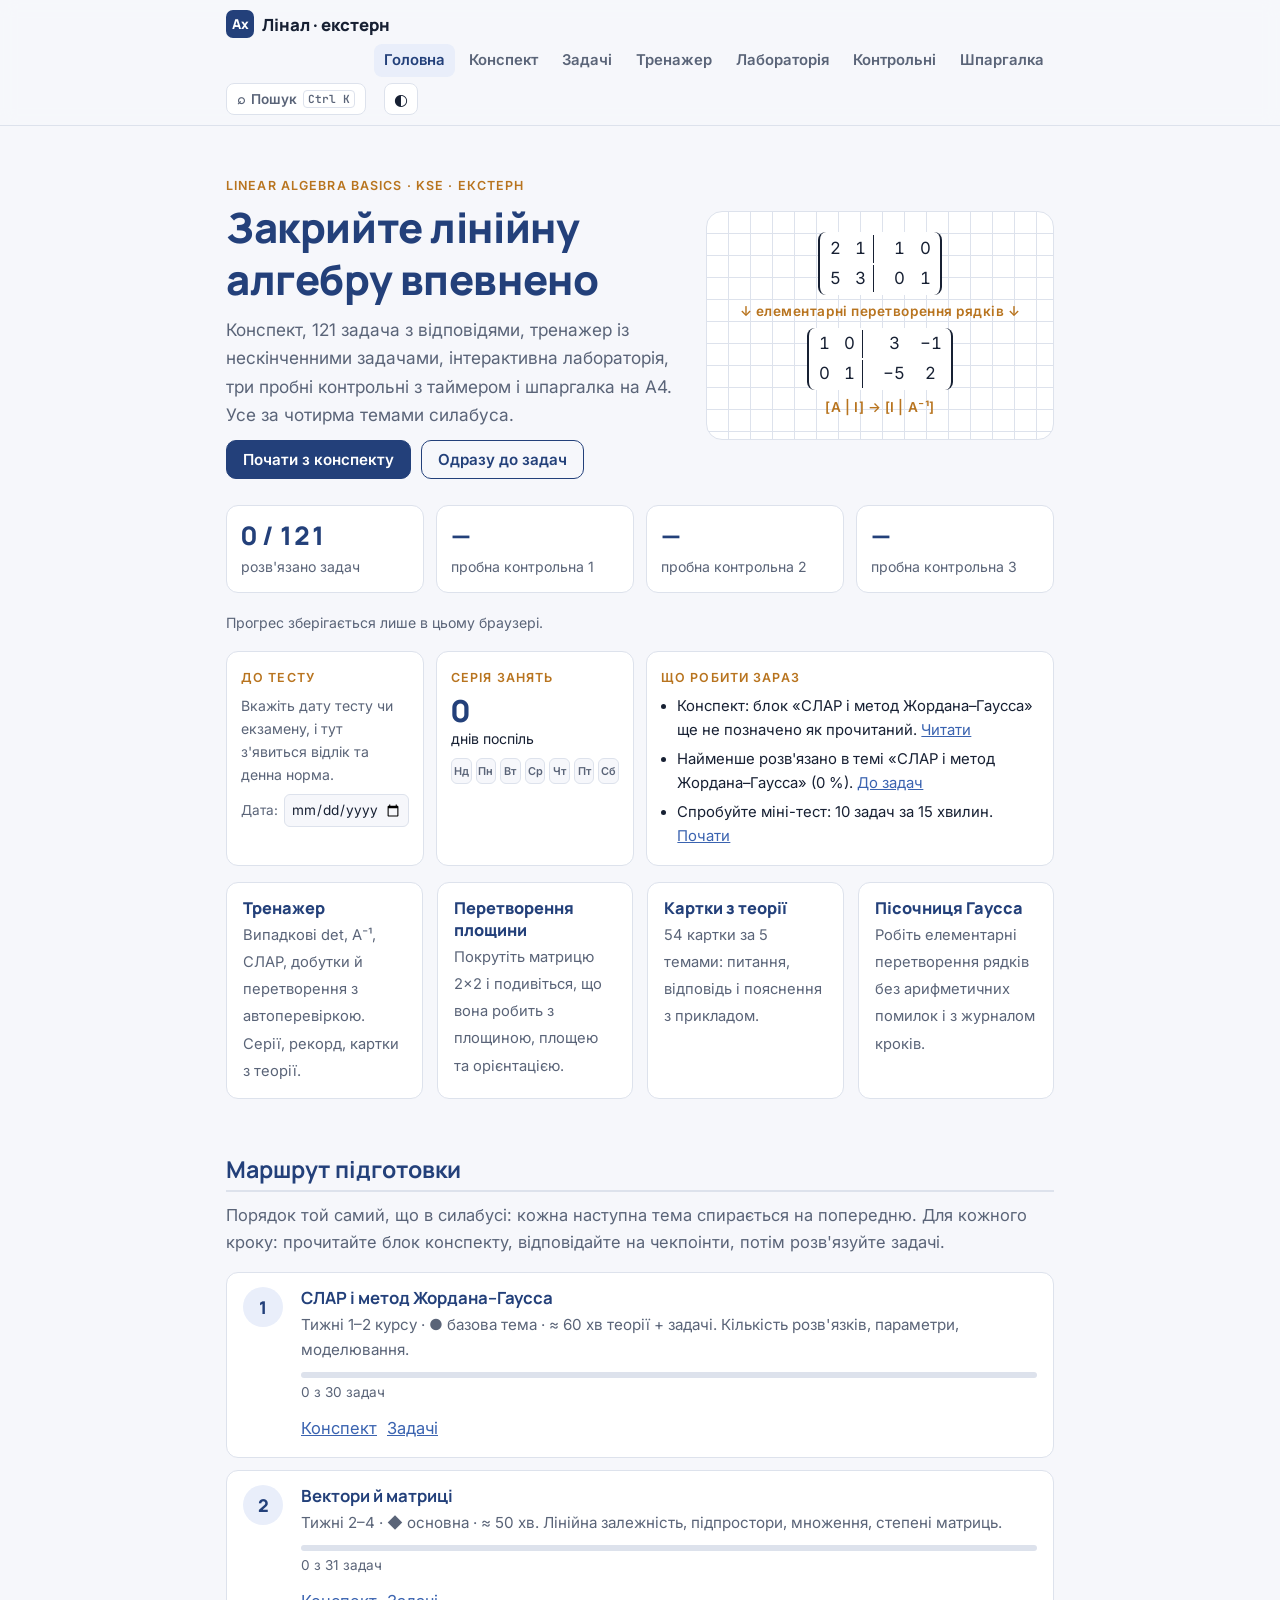
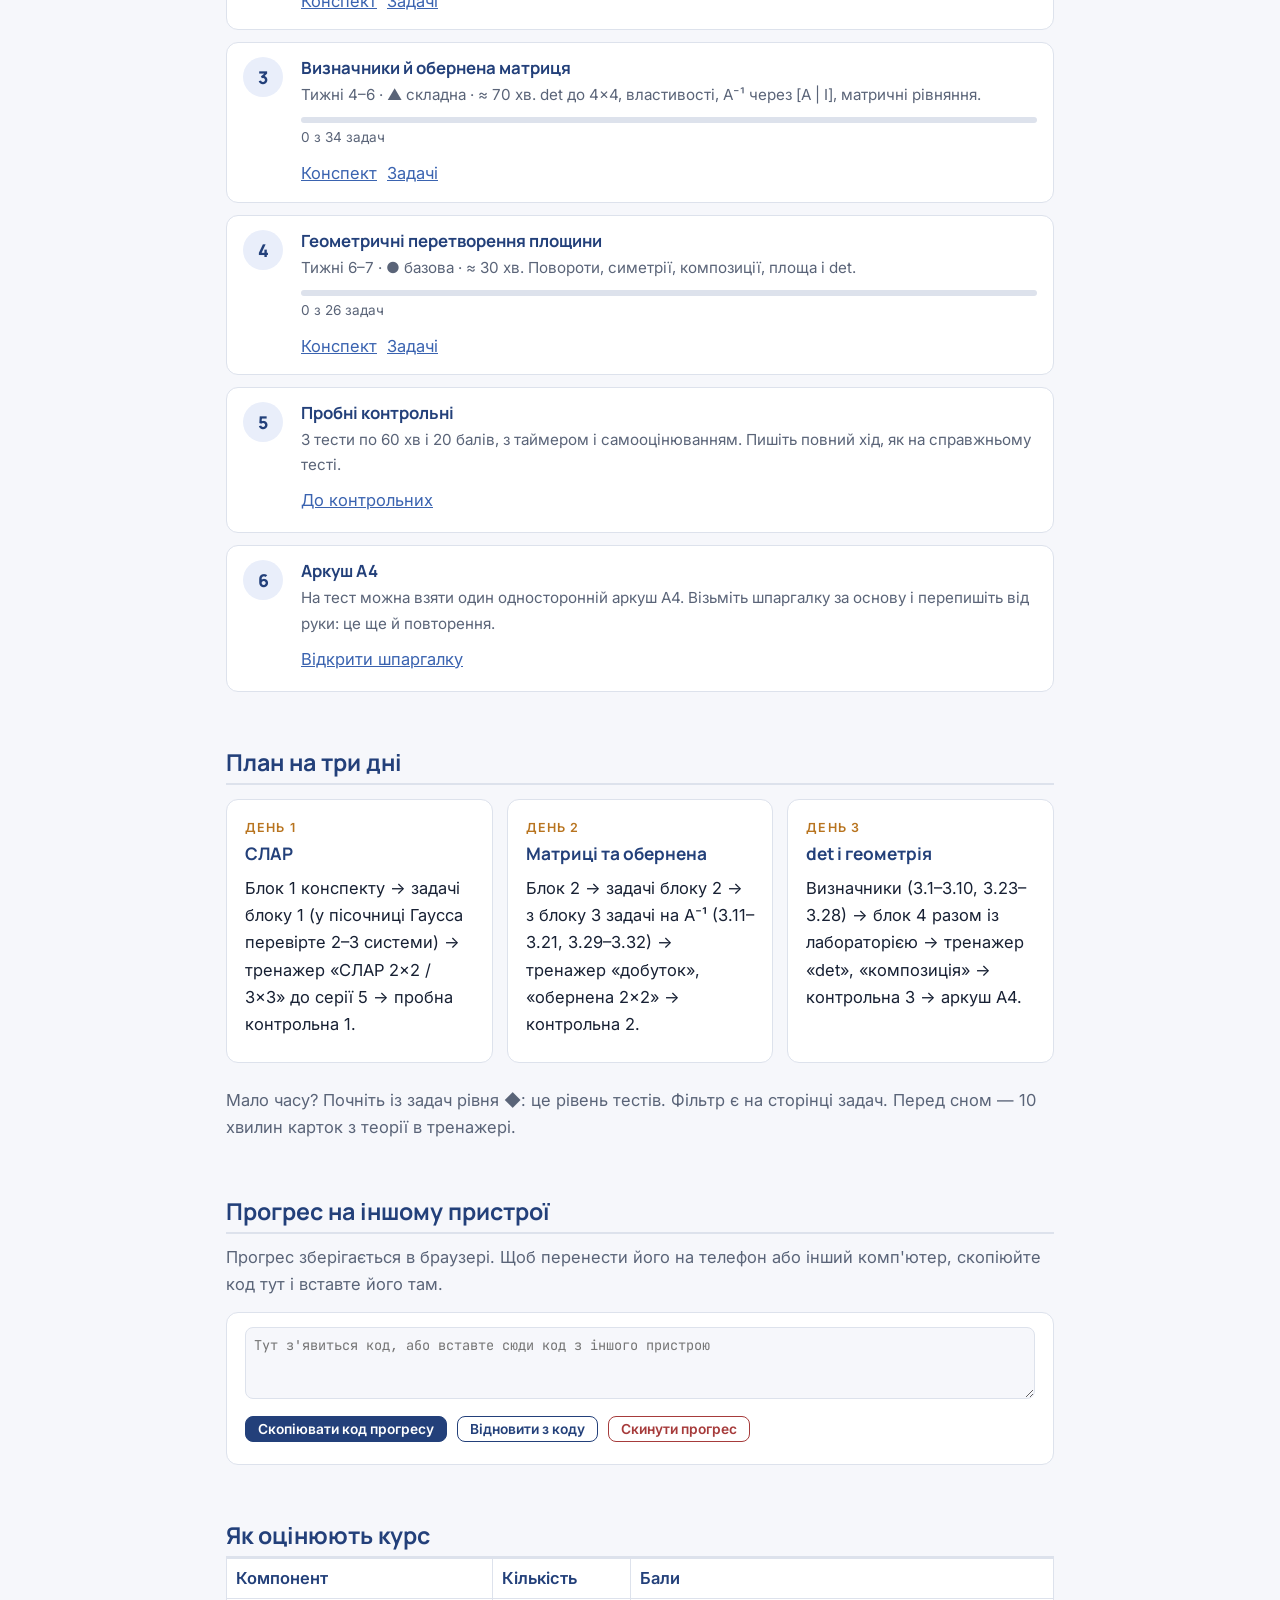
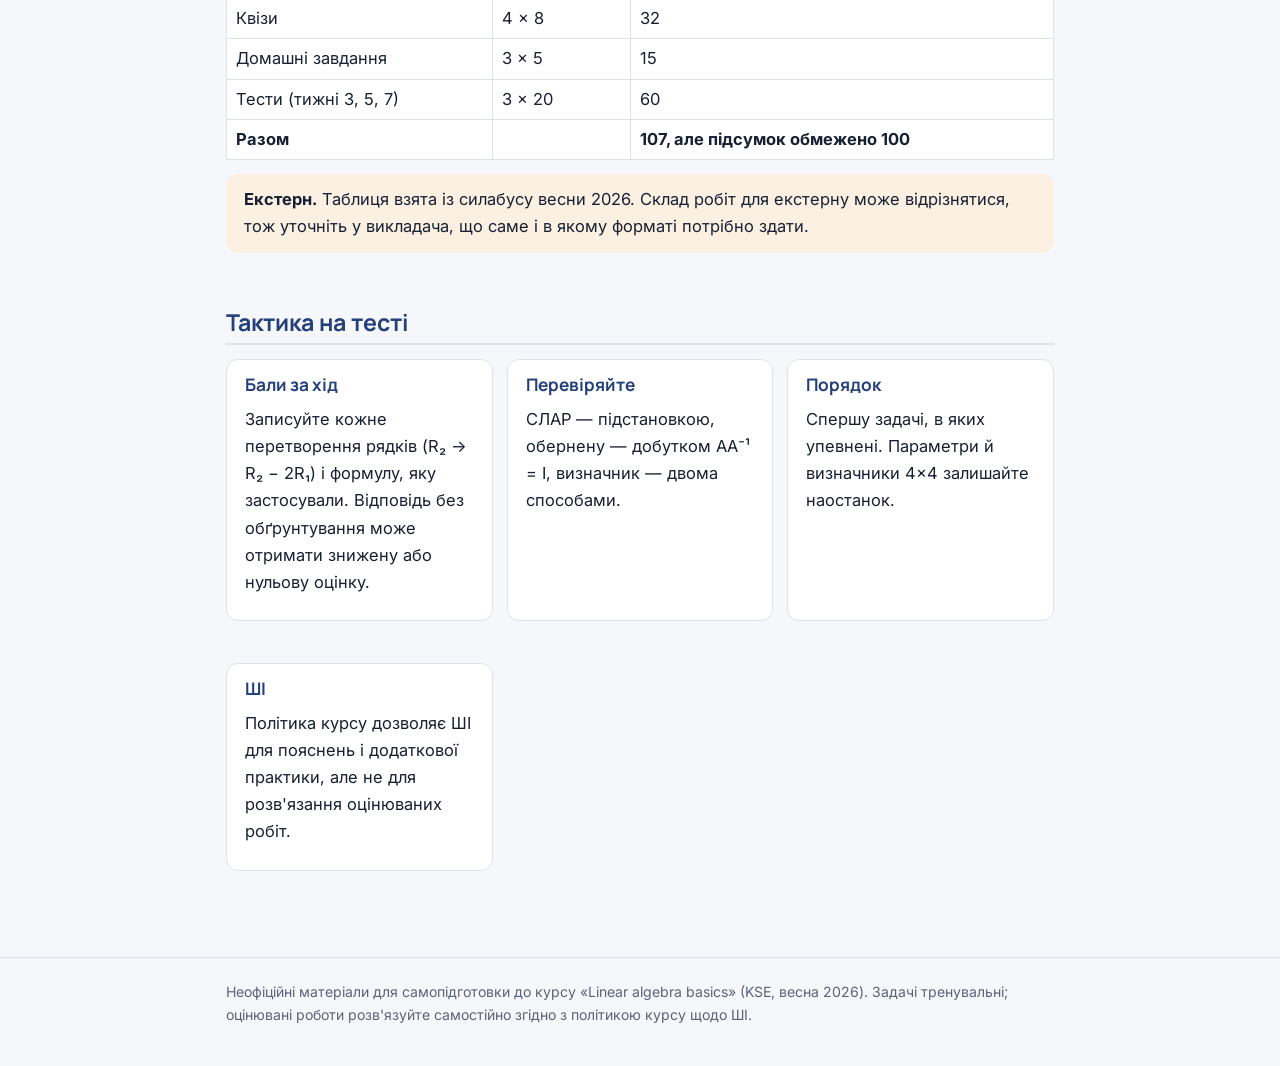
==== index.html @ 0f581fc8 "Site search (Ctrl+K), problem anchors, 4 new trainer task types, home dashboard with exam countdown," ====
<!doctype html>
<html lang="uk"><head><meta charset="utf-8">
<meta name="viewport" content="width=device-width, initial-scale=1, viewport-fit=cover">
<title>Лінал · екстерн</title>
<meta name="description" content="Підготовка до закриття курсу лінійної алгебри: конспект, задачі, пробні контрольні, шпаргалка">
<link rel="icon" href="data:image/svg+xml,%3Csvg xmlns='http://www.w3.org/2000/svg' viewBox='0 0 32 32'%3E%3Crect width='32' height='32' rx='7' fill='%2323407a'/%3E%3Ctext x='16' y='22' font-size='15' font-family='sans-serif' font-weight='700' fill='white' text-anchor='middle'%3EAx%3C/text%3E%3C/svg%3E">
<link rel="preconnect" href="https://fonts.googleapis.com"><link rel="preconnect" href="https://fonts.gstatic.com" crossorigin>
<link rel="stylesheet" href="https://fonts.googleapis.com/css2?family=Inter:wght@400;600&family=JetBrains+Mono:wght@700&family=Manrope:wght@600;800&display=swap">
<link rel="stylesheet" href="assets/style.css?v=14">
<script>try{var t=localStorage.getItem("linal-theme");if(t)document.documentElement.setAttribute("data-theme",t)}catch(e){}</script>
</head><body>
<header class="top"><div class="wrap"><a class="brand" href="index.html"><i>Ax</i>Лінал · екстерн</a><nav aria-label="Розділи"><a href="index.html" aria-current="page">Головна</a><a href="material.html">Конспект</a><a href="problems.html">Задачі</a><a href="trainer.html">Тренажер</a><a href="lab.html">Лабораторія</a><a href="tests.html">Контрольні</a><a href="cheatsheet.html">Шпаргалка</a></nav></div></header>
<main><div class="wrap">
<section class="hero">
  <div>
    <p class="eyebrow">Linear algebra basics · KSE · екстерн</p>
    <h1>Закрийте лінійну алгебру впевнено</h1>
    <p class="lead">Конспект, 121 задача з відповідями, тренажер із нескінченними задачами, інтерактивна лабораторія, три пробні контрольні з таймером і шпаргалка на А4. Усе за чотирма темами силабуса.</p>
    <div class="row"><a class="btn" href="material.html">Почати з конспекту</a><a class="btn ghost" href="problems.html">Одразу до задач</a></div>
  </div>
  <div class="hero-fig" aria-label="Приклад: обернена матриця методом Жордана–Гаусса">
    <span class="M">2 1 ¦ 1 0; 5 3 ¦ 0 1</span>
    <span class="arrow">↓ елементарні перетворення рядків ↓</span>
    <span class="M">1 0 ¦ 3 -1; 0 1 ¦ -5 2</span>
    <span class="arrow">[A | I] → [I | A⁻¹]</span>
  </div>
</section>

<div class="stats" aria-label="Ваш прогрес">
  <div class="stat"><b id="st-done">0 / 121</b><span>розв'язано задач</span></div>
  <div class="stat"><b id="st-t1">—</b><span>пробна контрольна 1</span></div>
  <div class="stat"><b id="st-t2">—</b><span>пробна контрольна 2</span></div>
  <div class="stat"><b id="st-t3">—</b><span>пробна контрольна 3</span></div>
</div>
<p class="mut" style="font-size:.88rem">Прогрес зберігається лише в цьому браузері.</p>

<div class="dash" id="dash">
  <div class="dcard"><p class="eyebrow">До тесту</p><div class="dbig" id="d-exam"></div><label class="mut dl">Дата: <input type="date" id="exam-date"></label></div>
  <div class="dcard"><p class="eyebrow">Серія занять</p><div class="dbig" id="d-streak"></div></div>
  <div class="dcard wide2"><p class="eyebrow">Що робити зараз</p><ul class="rec" id="d-rec"></ul></div>
</div>

<div class="tools-grid">
  <a href="trainer.html"><b>Тренажер</b><span>Випадкові det, A⁻¹, СЛАР, добутки й перетворення з автоперевіркою. Серії, рекорд, картки з теорії.</span></a>
  <a href="lab.html#viz"><b>Перетворення площини</b><span>Покрутіть матрицю 2×2 і подивіться, що вона робить з площиною, площею та орієнтацією.</span></a>
  <a href="trainer.html#cards"><b>Картки з теорії</b><span>54 картки за 5 темами: питання, відповідь і пояснення з прикладом.</span></a>
  <a href="lab.html#rows-sec"><b>Пісочниця Гаусса</b><span>Робіть елементарні перетворення рядків без арифметичних помилок і з журналом кроків.</span></a>
</div>

<h2>Маршрут підготовки</h2>
<p class="mut">Порядок той самий, що в силабусі: кожна наступна тема спирається на попередню. Для кожного кроку: прочитайте блок конспекту, відповідайте на чекпоінти, потім розв'язуйте задачі.</p>
<ol class="route">
  <li><h3>СЛАР і метод Жордана–Гаусса</h3>
    <p>Тижні 1–2 курсу · ● базова тема · ≈ 60 хв теорії + задачі. Кількість розв'язків, параметри, моделювання.</p>
    <div><div class="meter" data-meter="1" data-total="30"><b></b></div><span class="mut" style="font-size:.85rem" data-mlabel="1"></span></div>
    <div class="row"><a href="material.html#b1">Конспект</a><a href="problems.html#b1">Задачі</a></div></li>
  <li><h3>Вектори й матриці</h3>
    <p>Тижні 2–4 · ◆ основна · ≈ 50 хв. Лінійна залежність, підпростори, множення, степені матриць.</p>
    <div><div class="meter" data-meter="2" data-total="31"><b></b></div><span class="mut" style="font-size:.85rem" data-mlabel="2"></span></div>
    <div class="row"><a href="material.html#b2">Конспект</a><a href="problems.html#b2">Задачі</a></div></li>
  <li><h3>Визначники й обернена матриця</h3>
    <p>Тижні 4–6 · ▲ складна · ≈ 70 хв. det до 4×4, властивості, A⁻¹ через [A | I], матричні рівняння.</p>
    <div><div class="meter" data-meter="3" data-total="34"><b></b></div><span class="mut" style="font-size:.85rem" data-mlabel="3"></span></div>
    <div class="row"><a href="material.html#b3">Конспект</a><a href="problems.html#b3">Задачі</a></div></li>
  <li><h3>Геометричні перетворення площини</h3>
    <p>Тижні 6–7 · ● базова · ≈ 30 хв. Повороти, симетрії, композиції, площа і det.</p>
    <div><div class="meter" data-meter="4" data-total="26"><b></b></div><span class="mut" style="font-size:.85rem" data-mlabel="4"></span></div>
    <div class="row"><a href="material.html#b4">Конспект</a><a href="problems.html#b4">Задачі</a></div></li>
  <li><h3>Пробні контрольні</h3>
    <p>3 тести по 60 хв і 20 балів, з таймером і самооцінюванням. Пишіть повний хід, як на справжньому тесті.</p>
    <div class="row"><a href="tests.html">До контрольних</a></div></li>
  <li><h3>Аркуш А4</h3>
    <p>На тест можна взяти один односторонній аркуш А4. Візьміть шпаргалку за основу і перепишіть від руки: це ще й повторення.</p>
    <div class="row"><a href="cheatsheet.html">Відкрити шпаргалку</a></div></li>
</ol>

<h2>План на три дні</h2>
<div class="grid2">
  <div class="card"><p class="eyebrow">День 1</p><h3 style="margin-top:4px">СЛАР</h3><p>Блок 1 конспекту → задачі блоку 1 (у пісочниці Гаусса перевірте 2–3 системи) → тренажер «СЛАР 2×2 / 3×3» до серії 5 → пробна контрольна 1.</p></div>
  <div class="card"><p class="eyebrow">День 2</p><h3 style="margin-top:4px">Матриці та обернена</h3><p>Блок 2 → задачі блоку 2 → з блоку 3 задачі на A⁻¹ (3.11–3.21, 3.29–3.32) → тренажер «добуток», «обернена 2×2» → контрольна 2.</p></div>
  <div class="card"><p class="eyebrow">День 3</p><h3 style="margin-top:4px">det і геометрія</h3><p>Визначники (3.1–3.10, 3.23–3.28) → блок 4 разом із лабораторією → тренажер «det», «композиція» → контрольна 3 → аркуш А4.</p></div>
</div>
<p class="mut">Мало часу? Почніть із задач рівня ◆: це рівень тестів. Фільтр є на сторінці задач. Перед сном — 10 хвилин карток з теорії в тренажері.</p>

<h2 id="backup-h">Прогрес на іншому пристрої</h2>
<p class="mut">Прогрес зберігається в браузері. Щоб перенести його на телефон або інший комп'ютер, скопіюйте код тут і вставте його там.</p>
<div class="card" id="backup">
  <textarea id="bk-code" rows="3" aria-label="Код прогресу" placeholder="Тут з'явиться код, або вставте сюди код з іншого пристрою"></textarea>
  <div class="row" style="margin-top:8px"><button class="btn sm" type="button" id="bk-export">Скопіювати код прогресу</button><button class="btn sm ghost" type="button" id="bk-import">Відновити з коду</button><button class="btn sm ghost danger" type="button" id="bk-reset">Скинути прогрес</button></div>
  <p class="mut" id="bk-msg" aria-live="polite" style="font-size:.9rem;margin-bottom:0"></p>
</div>

<h2>Як оцінюють курс</h2>
<div class="sc"><table>
<tr><th>Компонент</th><th>Кількість</th><th>Бали</th></tr>
<tr><td>Квізи</td><td>4 × 8</td><td>32</td></tr>
<tr><td>Домашні завдання</td><td>3 × 5</td><td>15</td></tr>
<tr><td>Тести (тижні 3, 5, 7)</td><td>3 × 20</td><td>60</td></tr>
<tr><td><b>Разом</b></td><td></td><td><b>107, але підсумок обмежено 100</b></td></tr>
</table></div>
<div class="warn"><b>Екстерн.</b> Таблиця взята із силабусу весни 2026. Склад робіт для екстерну може відрізнятися, тож уточніть у викладача, що саме і в якому форматі потрібно здати.</div>

<h2>Тактика на тесті</h2>
<div class="grid2">
  <div class="card"><h3 style="margin-top:0">Бали за хід</h3><p>Записуйте кожне перетворення рядків (R₂ → R₂ − 2R₁) і формулу, яку застосували. Відповідь без обґрунтування може отримати знижену або нульову оцінку.</p></div>
  <div class="card"><h3 style="margin-top:0">Перевіряйте</h3><p>СЛАР — підстановкою, обернену — добутком AA⁻¹ = I, визначник — двома способами.</p></div>
  <div class="card"><h3 style="margin-top:0">Порядок</h3><p>Спершу задачі, в яких упевнені. Параметри й визначники 4×4 залишайте наостанок.</p></div>
  <div class="card"><h3 style="margin-top:0">ШІ</h3><p>Політика курсу дозволяє ШІ для пояснень і додаткової практики, але не для розв'язання оцінюваних робіт.</p></div>
</div>

</div></main>
<footer><div class="wrap">Неофіційні матеріали для самопідготовки до курсу «Linear algebra basics» (KSE, весна 2026). Задачі тренувальні; оцінювані роботи розв'язуйте самостійно згідно з політикою курсу щодо ШІ.</div></footer>
<script src="assets/app.js?v=13"></script><script src="assets/search.js?v=13"></script>
</body></html>
---- assets/style.css ----
/* Лінал · екстерн — shared styles
   Layout: sticky top bar; one reading column (≤ 860px); material page adds a sticky TOC rail on wide screens */
:root{
  --bg:#f6f7fb;--surface:#ffffff;--fg:#172033;--mut:#5a6478;--line:#dde2ec;
  --acc:#23407a;--acc2:#3a63b0;--acc-soft:#e9eefa;--hi:#b8741f;--hi-soft:#fbf0e1;
  --ok:#e5f3ea;--okfg:#21673d;--bad:#a63b3b;
  --l1:#2f7d4f;--l2:#a86f12;--l3:#ad3b3b;
  --fd:"Manrope",system-ui,sans-serif;
  --fb:"Inter",system-ui,-apple-system,"Segoe UI",Roboto,sans-serif;
  --fm:"JetBrains Mono",ui-monospace,Consolas,monospace;
  --r:12px;
  color-scheme:light;
}
@media (prefers-color-scheme:dark){:root:not([data-theme="light"]){
  --bg:#10131a;--surface:#171b25;--fg:#e4e8f0;--mut:#98a1b4;--line:#2b3142;
  --acc:#90b1ff;--acc2:#a9c2ff;--acc-soft:#1b2540;--hi:#e3a855;--hi-soft:#2c2316;
  --ok:#17291f;--okfg:#8fd3a8;--bad:#ec8a8a;--l1:#6cc28d;--l2:#e0b25a;--l3:#ec8080;color-scheme:dark}}
:root[data-theme="dark"]{
  --bg:#10131a;--surface:#171b25;--fg:#e4e8f0;--mut:#98a1b4;--line:#2b3142;
  --acc:#90b1ff;--acc2:#a9c2ff;--acc-soft:#1b2540;--hi:#e3a855;--hi-soft:#2c2316;
  --ok:#17291f;--okfg:#8fd3a8;--bad:#ec8a8a;--l1:#6cc28d;--l2:#e0b25a;--l3:#ec8080;color-scheme:dark}

*{box-sizing:border-box}
[hidden]{display:none!important}
html{scroll-padding-top:calc(var(--toph,57px) + 90px)}
@media (max-width:600px){.top{position:static}}
body{margin:0;background:var(--bg);color:var(--fg);font:16.5px/1.65 var(--fb);-webkit-text-size-adjust:100%}
.wrap{max-width:860px;margin:0 auto;padding-left:max(16px,env(safe-area-inset-left,0px));padding-right:max(16px,env(safe-area-inset-right,0px))}
.wide{max-width:1120px}
h1,h2,h3,h4{font-family:var(--fd);color:var(--acc);text-wrap:balance;line-height:1.25;margin:0}
h1{font-size:clamp(1.8rem,4.5vw,2.6rem);font-weight:800;letter-spacing:-.01em}
h2{font-size:1.45rem;margin-top:2.4em;padding-bottom:6px;border-bottom:2px solid var(--line)}
h3{font-size:1.08rem;margin:1.5em 0 .4em}
p,ul,ol{margin:.6em 0}
a{color:var(--acc2)}
a:focus-visible,button:focus-visible,summary:focus-visible,input:focus-visible{outline:2px solid var(--acc2);outline-offset:2px;border-radius:4px}
.mut{color:var(--mut)}
.eyebrow{font:600 .78rem/1.2 var(--fb);letter-spacing:.09em;text-transform:uppercase;color:var(--hi)}

/* top bar */
.top{position:sticky;top:0;z-index:20;background:color-mix(in srgb,var(--bg) 88%,transparent);backdrop-filter:blur(8px);border-bottom:1px solid var(--line);padding-top:env(safe-area-inset-top,0px)}
.top .wrap{display:flex;align-items:center;gap:6px 18px;flex-wrap:wrap;padding-block:10px}
.brand{font:800 1.05rem var(--fd);color:var(--fg);text-decoration:none;display:flex;align-items:center;gap:8px}
.brand i{font-style:normal;display:inline-grid;place-items:center;width:28px;height:28px;border-radius:7px;background:var(--acc);color:var(--surface);font-size:.85rem}
.top nav{display:flex;flex-wrap:wrap;gap:2px 4px;margin-left:auto}
.top nav a{color:var(--mut);text-decoration:none;font-weight:600;font-size:.93rem;padding:4px 10px;border-radius:8px}
.top nav a:hover{color:var(--fg);background:var(--acc-soft)}
.top nav a[aria-current="page"]{color:var(--acc);background:var(--acc-soft)}

main{padding-block:28px 72px}
footer{border-top:1px solid var(--line);color:var(--mut);font-size:.88rem}
footer .wrap{padding-block:22px 40px}

/* blocks */
.card{background:var(--surface);border:1px solid var(--line);border-radius:var(--r);padding:14px 18px;margin:14px 0}
.note{background:var(--acc-soft);border-radius:var(--r);padding:12px 18px;margin:14px 0}
.warn{background:var(--hi-soft);border-radius:var(--r);padding:12px 18px;margin:14px 0}
.ext{border-left:3px solid var(--hi);padding-left:12px;color:var(--mut)}
.sc{overflow-x:auto;max-width:100%}
table{border-collapse:collapse;width:100%;background:var(--surface)}
td,th{border:1px solid var(--line);padding:6px 9px;text-align:left;vertical-align:top}
th{font-weight:600;color:var(--acc)}
.btn{display:inline-flex;align-items:center;gap:6px;font:600 .95rem var(--fb);padding:9px 16px;border-radius:10px;border:1px solid var(--acc);background:var(--acc);color:var(--surface);text-decoration:none;cursor:pointer}
.btn.ghost{background:transparent;color:var(--acc)}
.btn.sm{padding:4px 12px;font-size:.86rem;border-radius:8px}
.row{display:flex;gap:10px;flex-wrap:wrap;align-items:center}

/* math notation */
.M{display:inline-grid;gap:.12em .85em;padding:.15em .55em;border-left:2px solid currentColor;border-right:2px solid currentColor;border-radius:8px;vertical-align:middle;text-align:center;margin:.15em .25em;font-variant-numeric:tabular-nums}
.M>i{font-style:normal}.M>i.s{border-left:1px solid currentColor;padding:0;margin-left:-.45em}
.fr{display:inline-flex;flex-direction:column;line-height:1.1;font-size:.88em;vertical-align:middle}
.fr b{font-weight:400;padding:0 2px}.fr b:first-child{border-bottom:1px solid currentColor}
.sys{display:inline-block;border-left:2px solid currentColor;padding-left:10px;margin:4px 0;line-height:1.5}
details.chk{border:1px solid var(--line);border-radius:var(--r);margin:10px 0;padding:2px 14px;background:var(--ok)}
details.chk summary{cursor:pointer;font-weight:600;color:var(--okfg);padding:6px 0}

/* home */
.hero{display:grid;grid-template-columns:1.3fr 1fr;gap:28px;align-items:center;padding-block:18px 8px}
.hero>*{min-width:0}
.hero p.lead{font-size:1.08rem;color:var(--mut);max-width:58ch}
.hero-fig{background:var(--surface);border:1px solid var(--line);border-radius:16px;padding:18px;font-size:1.05rem;text-align:center;
  background-image:linear-gradient(var(--line) 1px,transparent 1px),linear-gradient(90deg,var(--line) 1px,transparent 1px);background-size:22px 22px;background-position:-1px -1px}
.hero-fig .arrow{display:block;color:var(--hi);font:600 .85rem var(--fb);margin:6px 0;letter-spacing:.04em}
.hero-fig .M{background:var(--surface)}
@media (max-width:720px){.hero{grid-template-columns:1fr}}
.stats{display:grid;grid-template-columns:repeat(auto-fit,minmax(150px,1fr));gap:12px;margin:18px 0}
.stat{background:var(--surface);border:1px solid var(--line);border-radius:var(--r);padding:12px 14px}
.stat b{display:block;font:800 1.6rem var(--fd);color:var(--acc);font-variant-numeric:tabular-nums}
.stat span{color:var(--mut);font-size:.88rem}
.route{list-style:none;padding:0;margin:16px 0;display:grid;gap:12px;counter-reset:r}
.route li{counter-increment:r;display:grid;grid-template-columns:44px 1fr;gap:4px 14px;background:var(--surface);border:1px solid var(--line);border-radius:var(--r);padding:14px 16px}
.route li::before{content:counter(r);grid-row:span 3;display:grid;place-items:center;width:40px;height:40px;border-radius:50%;background:var(--acc-soft);color:var(--acc);font:800 1.1rem var(--fd)}
.route h3{margin:0;font-size:1.05rem}
.route p{margin:0;color:var(--mut);font-size:.95rem}
.route .row{margin-top:6px}
.meter{height:6px;background:var(--line);border-radius:3px;overflow:hidden;margin-top:6px}
.meter b{display:block;height:100%;width:0;background:var(--l1);transition:width .4s}
.grid2{display:grid;grid-template-columns:repeat(auto-fit,minmax(260px,1fr));gap:14px}
.grid2>*{min-width:0}

/* material layout */
.layout{display:grid;grid-template-columns:220px minmax(0,1fr);gap:36px}
.toc{position:sticky;top:calc(var(--toph,57px) + 16px);align-self:start;max-height:calc(100vh - 96px);overflow:auto;font-size:.9rem;padding-top:6px}
.toc a{display:block;color:var(--mut);text-decoration:none;padding:3px 10px;border-left:2px solid var(--line)}
.toc a.sub{padding-left:22px;font-size:.85rem}
.toc a.on{color:var(--acc);border-left-color:var(--acc);font-weight:600}
@media (max-width:900px){.layout{grid-template-columns:minmax(0,1fr)}.toc{display:none}}
.next{display:flex;justify-content:space-between;gap:10px;flex-wrap:wrap;margin-top:18px;padding:12px 16px;border-radius:var(--r);background:var(--acc-soft)}

/* problems */
.bar{position:sticky;top:var(--toph,57px);z-index:10;background:var(--bg);border-bottom:1px solid var(--line);padding:8px 0;display:flex;flex-wrap:wrap;gap:8px 14px;align-items:center}
.filt{display:flex;gap:6px;flex-wrap:wrap}
.filt button{font:inherit;font-size:.85rem;border:1px solid var(--line);background:var(--surface);color:var(--fg);border-radius:999px;padding:2px 11px;cursor:pointer}
.filt button[aria-pressed="true"]{background:var(--acc);color:var(--surface);border-color:var(--acc)}
.prog{display:flex;align-items:center;gap:8px;font-size:.9rem;color:var(--mut);font-variant-numeric:tabular-nums;margin-left:auto}
.prog i{display:block;width:110px;height:6px;border-radius:3px;background:var(--line);overflow:hidden}
.prog i b{display:block;height:100%;width:0;background:var(--l1);transition:width .3s}
.bp{font:600 .85rem var(--fb);color:var(--mut);margin-left:8px;font-variant-numeric:tabular-nums}
h3.grp{font-size:.82rem;text-transform:uppercase;letter-spacing:.08em;color:var(--mut);margin:1.8em 0 .4em}
.p{border:1px solid var(--line);border-radius:var(--r);padding:10px 16px 6px;margin:12px 0;background:var(--surface)}
.p.done{background:var(--ok)}
.p.done .ph .n{text-decoration:line-through}
.ph{display:flex;align-items:center;gap:10px;flex-wrap:wrap}
.ph .n{font:800 1rem var(--fd);color:var(--acc);font-variant-numeric:tabular-nums}
.lv{font-size:.76rem;font-weight:600;letter-spacing:.03em;padding:0 8px;border-radius:999px;border:1px solid currentColor}
.lv1{color:var(--l1)}.lv2{color:var(--l2)}.lv3{color:var(--l3)}
.pts{font-size:.8rem;color:var(--mut)}
.ph label{margin-left:auto;font-size:.85rem;color:var(--mut);display:flex;gap:6px;align-items:center;cursor:pointer}
.p>div{min-width:0}
.p details{margin:6px 0 4px}
.p summary{cursor:pointer;font-weight:600;color:var(--acc2);font-size:.92rem;padding:2px 0}
.p details>div{border-left:3px solid var(--line);padding:2px 0 2px 12px;margin:4px 0 6px}
ol.sub{margin:.3em 0;padding-left:1.4em}
.hidden-lv{display:none}

/* tests */
.test{background:var(--surface);border:1px solid var(--line);border-radius:16px;padding:6px 18px 14px;margin:22px 0}
.test>header{display:flex;flex-wrap:wrap;gap:8px 16px;align-items:center;padding:12px 0;border-bottom:1px solid var(--line)}
.test>header h2{border:0;margin:0;padding:0;font-size:1.25rem}
.timer{margin-left:auto;display:flex;align-items:center;gap:8px}
.timer output{font:700 1.25rem var(--fm);font-variant-numeric:tabular-nums;color:var(--fg);min-width:5.2ch;text-align:right}
.timer output.low{color:var(--bad)}
.test .p{background:var(--bg)}
.test.locked .p details{display:none}
.score{display:flex;flex-wrap:wrap;gap:8px 14px;align-items:center;margin-top:12px;color:var(--mut);font-size:.92rem}
.score b{color:var(--acc);font:800 1.2rem var(--fd)}
.score input{width:3.4em;font:inherit;padding:2px 6px;border:1px solid var(--line);border-radius:6px;background:var(--surface);color:var(--fg)}

/* cheatsheet */
.sheet{columns:2 330px;column-gap:22px;font-size:.9rem;line-height:1.45}
.sheet section{break-inside:avoid;background:var(--surface);border:1px solid var(--line);border-radius:10px;padding:8px 12px;margin:0 0 12px}
.sheet h3{margin:0 0 4px;font-size:.95rem}
.sheet ul{margin:0;padding-left:1.1em}
.sheet table{font-size:.85rem}
.sheet td{padding:3px 6px}
@media print{
  @page{size:A4;margin:9mm}
  .top,footer,.noprint{display:none!important}
  body{background:#fff;color:#000;font-size:10px}
  main{padding:0}
  .wrap{max-width:none;padding:0}
  .sheet{columns:2;column-gap:10px;font-size:8.6px}
  .sheet section{border-color:#999;padding:4px 7px;margin-bottom:6px;background:#fff}
  .sheet h3{color:#000}
  h1{font-size:14px;color:#000}
  .M{margin:.05em .15em;padding:0 .35em}
}
@media (prefers-reduced-motion:reduce){*{transition:none!important;scroll-behavior:auto!important}}

/* ---------- trainer ---------- */
.tool{background:var(--surface);border:1px solid var(--line);border-radius:16px;padding:16px 18px;margin:16px 0}
.tool>*{min-width:0}
#topics{margin:6px 0 14px}
.q{font-size:1.08rem;margin:4px 0 12px}
.q .eyebrow{display:block;margin-bottom:4px}
.ans{display:flex;flex-wrap:wrap;gap:10px 18px;align-items:center;margin:10px 0}
.ans input,.ansM input,#rg input,.vin input{font:inherit;font-variant-numeric:tabular-nums;width:4.6em;padding:5px 7px;border:1px solid var(--line);border-radius:8px;background:var(--bg);color:var(--fg);text-align:center}
.ansM{gap:6px 8px}
.ans1{display:flex;gap:8px;align-items:center;font-weight:600}
input.err{border-color:var(--bad)!important;box-shadow:0 0 0 1px var(--bad)}
input.okk{border-color:var(--l1)!important;box-shadow:0 0 0 1px var(--l1)}
.fb{min-height:1.6em;font-weight:600}
.fb.yes{color:var(--okfg)}.fb.no{color:var(--bad)}
.sol{border-left:3px solid var(--hi);padding:4px 0 4px 12px;margin:8px 0}
.tstat{display:flex;flex-wrap:wrap;gap:6px 18px;color:var(--mut);font-size:.92rem;margin-top:10px;font-variant-numeric:tabular-nums}
.tstat b{color:var(--acc)}
.flash{perspective:1200px;margin:12px 0}
.card3d{position:relative;min-height:190px;cursor:pointer;transition:transform .5s;transform-style:preserve-3d;border-radius:16px}
.card3d.flip{transform:rotateY(180deg)}
.face{position:absolute;inset:0;backface-visibility:hidden;-webkit-backface-visibility:hidden;display:grid;place-items:center;text-align:center;padding:22px;border-radius:16px;border:1px solid var(--line);font-size:1.12rem}
.face.front{background:var(--surface);font-family:var(--fd);font-weight:800;color:var(--acc)}
.face.back{background:var(--acc-soft);transform:rotateY(180deg)}
.face small{display:block;font:600 .75rem var(--fb);letter-spacing:.08em;text-transform:uppercase;color:var(--mut);margin-bottom:8px}

/* ---------- lab ---------- */
.viz{display:grid;grid-template-columns:minmax(0,520px) minmax(0,1fr);gap:20px;align-items:start}
@media (max-width:860px){.viz{grid-template-columns:1fr}}
#cv{display:block;border-radius:12px;border:1px solid var(--line);max-width:100%;touch-action:none}
.vin{display:flex;align-items:center;gap:10px;margin:6px 0 12px}
.vin .M{gap:6px 8px}
.legend{display:flex;flex-wrap:wrap;gap:4px 14px;font-size:.85rem;color:var(--mut);margin-top:8px}
.legend i{display:inline-block;width:14px;height:4px;border-radius:2px;vertical-align:middle;margin-right:5px}
#vinfo{display:grid;grid-template-columns:repeat(3,minmax(0,1fr));gap:8px;margin-top:12px}
#vinfo>div{background:var(--bg);border:1px solid var(--line);border-radius:10px;padding:6px 10px}
#vinfo>div>span{display:block;font-size:.76rem;text-transform:uppercase;letter-spacing:.06em}
#vinfo>div b{font-variant-numeric:tabular-nums}
#vinfo .wide-cell{grid-column:1/-1}
input[type=range]{width:100%;accent-color:var(--acc)}
.pre{display:flex;flex-wrap:wrap;gap:6px;margin:8px 0}
.pre button{font:inherit;font-size:.85rem;border:1px solid var(--line);background:var(--bg);color:var(--fg);border-radius:999px;padding:3px 11px;cursor:pointer}
.pre button:hover{border-color:var(--acc)}
#rg{display:grid;gap:6px;margin:12px 0;max-width:640px}
#rg input{width:100%}
#rg input.barl{border-left:3px solid var(--acc)}
.ops{display:flex;flex-wrap:wrap;gap:8px 12px;align-items:end;margin:10px 0}
.ops label{display:flex;flex-direction:column;font-size:.8rem;color:var(--mut);gap:2px}
.ops select,.ops input,.cfg select{font:inherit;padding:5px 8px;border:1px solid var(--line);border-radius:8px;background:var(--bg);color:var(--fg)}
.ops input{width:5em}
.cfg{display:flex;flex-wrap:wrap;gap:8px 16px;align-items:center;font-size:.92rem}
.pill{display:inline-block;font-size:.82rem;font-weight:600;padding:2px 10px;border-radius:999px;border:1px solid var(--line);color:var(--mut)}
.pill.ok{color:var(--okfg);border-color:var(--l1);background:var(--ok)}
.pill.mid{color:var(--l2);border-color:var(--l2)}
.pill.bad{color:var(--bad);border-color:var(--bad)}
#rlog{font-family:var(--fm);font-size:.9rem;margin:6px 0;padding-left:1.6em;max-height:220px;overflow:auto}
#rmsg{color:var(--bad);font-weight:600;min-height:1.3em}
.tools-grid{display:grid;grid-template-columns:repeat(auto-fit,minmax(230px,1fr));gap:14px;margin:16px 0}
.tools-grid a{display:block;text-decoration:none;color:var(--fg);background:var(--surface);border:1px solid var(--line);border-radius:var(--r);padding:14px 16px;transition:border-color .2s,transform .2s}
.tools-grid a:hover{border-color:var(--acc);transform:translateY(-2px)}
.tools-grid b{display:block;font:800 1.02rem var(--fd);color:var(--acc);margin-bottom:2px}
.tools-grid span{color:var(--mut);font-size:.92rem}

/* flashcards v2, mini-test */
.card3d{display:grid;min-height:220px}
.face{position:relative;inset:auto;grid-area:1/1}
.face .hint{display:block;margin-top:12px;font:400 .8rem var(--fb);color:var(--mut)}
.face small{display:block}
.face .fa{display:block;font-weight:600;color:var(--fg)}
.face .fe{display:block;margin-top:10px;font-size:.95rem;color:var(--mut)}
.face.back{font-size:1.02rem}
.flist dl{margin:0 0 10px}
.flist dt{font-weight:600;color:var(--acc);margin-top:10px}
.flist dd{margin:2px 0 0 0;padding-left:12px;border-left:2px solid var(--line)}
.flist h3{margin-top:14px}
#drill.exam #topics{pointer-events:none;opacity:.5}
.exbar{display:flex;flex-wrap:wrap;gap:6px 18px;align-items:center;padding:8px 12px;margin-bottom:12px;border-radius:10px;background:var(--hi-soft);font-variant-numeric:tabular-nums}
.exbar b{color:var(--acc)}.exbar b.low{color:var(--bad)}
.exbar .dots{display:flex;gap:4px}.exbar .dots i{width:10px;height:10px;border-radius:50%;display:inline-block}
.exbar .dots i.y{background:var(--l1)}.exbar .dots i.n{background:var(--bad)}
.exres ol{padding-left:1.2em}.exres li{margin:10px 0}.exres li.y>b{color:var(--okfg)}.exres li.n>b{color:var(--bad)}

/* theme toggle, search, backup */
.theme-btn{font:600 1rem/1 var(--fb);width:34px;height:32px;display:inline-grid;place-items:center;padding:0!important;border:1px solid var(--line);background:var(--surface);color:var(--fg);border-radius:8px;padding:4px 10px;cursor:pointer;white-space:nowrap}
.theme-btn:hover{border-color:var(--acc)}
.psearch{font:inherit;font-size:.92rem;padding:5px 10px;border:1px solid var(--line);border-radius:8px;background:var(--surface);color:var(--fg);min-width:0;flex:1 1 200px;max-width:320px}
.chkl{display:flex;gap:6px;align-items:center;font-size:.88rem;color:var(--mut);cursor:pointer}
.p.flash-hl{outline:3px solid var(--hi);outline-offset:2px;transition:outline-color .3s}
#bk-code{width:100%;font:.85rem var(--fm);padding:8px;border:1px solid var(--line);border-radius:8px;background:var(--bg);color:var(--fg);resize:vertical}
.btn.danger{border-color:var(--bad);color:var(--bad)}
.btn.no{border-color:var(--bad);color:var(--bad)}
.ok-t{color:var(--okfg);font-weight:600}.no-t{color:var(--bad);font-weight:600}
#ftopics button:disabled{opacity:.45;cursor:default}
#fend h3{margin-top:0}
.thist{display:flex;flex-wrap:wrap;gap:5px;align-items:center;margin-top:12px;font-size:.85rem}
.thist .hb{font:600 .78rem var(--fb);min-width:28px;height:26px;padding:0 6px;border-radius:7px;border:1px solid var(--line);background:var(--bg);color:var(--mut);cursor:pointer;font-variant-numeric:tabular-nums}
.thist .hb.ok{border-color:var(--l1);color:var(--okfg);background:var(--ok)}
.thist .hb.bad{border-color:var(--bad);color:var(--bad)}
.thist .hb.sol{border-color:var(--l2);color:var(--l2)}
.thist .hb.cur{outline:2px solid var(--acc);outline-offset:1px}
.btn:disabled{opacity:.45;cursor:default}
.card3d.sw-r{animation:swr .26s ease-out}.card3d.sw-l{animation:swl .26s ease-out}
@keyframes swr{from{transform:translateX(24px) rotate(1.5deg);opacity:.6}to{transform:none;opacity:1}}
@keyframes swl{from{transform:translateX(-24px) rotate(-1.5deg);opacity:.6}to{transform:none;opacity:1}}
.linkbtn{font:inherit;background:none;border:0;padding:0;color:var(--acc2);text-decoration:underline;cursor:pointer}
@media (prefers-reduced-motion:reduce){.card3d.sw-r,.card3d.sw-l{animation:none}}

/* search dialog */
.search-btn{display:inline-flex;align-items:center;gap:6px;font:600 .85rem var(--fb);border:1px solid var(--line);background:var(--surface);color:var(--mut);border-radius:8px;padding:4px 10px;cursor:pointer;height:32px}
.search-btn:hover{border-color:var(--acc);color:var(--fg)}
.search-btn kbd{font:600 .7rem var(--fm);border:1px solid var(--line);border-radius:4px;padding:1px 4px;color:var(--mut)}
@media (max-width:700px){.search-btn kbd{display:none}}
body.noscroll{overflow:hidden}
.sdlg{position:fixed;inset:0;z-index:50;background:color-mix(in srgb,var(--fg) 35%,transparent);display:flex;justify-content:center;align-items:flex-start;padding:max(10vh,env(safe-area-inset-top,0px)) max(12px,env(safe-area-inset-right,0px)) 12px max(12px,env(safe-area-inset-left,0px))}
.sbox{width:min(720px,100%);max-height:78vh;display:flex;flex-direction:column;background:var(--surface);border:1px solid var(--line);border-radius:14px;box-shadow:0 20px 60px rgba(0,0,0,.3);overflow:hidden}
.shead{display:flex;gap:8px;padding:12px;border-bottom:1px solid var(--line)}
.shead input{flex:1;min-width:0;font:inherit;font-size:1.05rem;padding:8px 12px;border:1px solid var(--line);border-radius:10px;background:var(--bg);color:var(--fg)}
.sclose{font:600 .8rem var(--fm);border:1px solid var(--line);background:var(--bg);color:var(--mut);border-radius:8px;padding:0 10px;cursor:pointer}
.sfilt{display:flex;flex-wrap:wrap;gap:6px;padding:8px 12px 0}
.sfilt button{font:inherit;font-size:.82rem;border:1px solid var(--line);background:var(--bg);color:var(--fg);border-radius:999px;padding:2px 10px;cursor:pointer}
.sfilt button[aria-pressed="true"]{background:var(--acc);color:var(--surface);border-color:var(--acc)}
.sres{overflow:auto;padding:6px 12px 12px}
.scount{font-size:.82rem;margin:6px 0}
.sitem{display:grid;grid-template-columns:auto 1fr;gap:0 10px;padding:8px 10px;border-radius:10px;text-decoration:none;color:var(--fg);border:1px solid transparent}
.sitem:hover,.sitem.on{background:var(--acc-soft);border-color:var(--line)}
.sitem .skind{grid-row:span 3;align-self:start;font:600 .7rem var(--fb);text-transform:uppercase;letter-spacing:.05em;padding:2px 7px;border-radius:6px;background:var(--bg);color:var(--mut);margin-top:2px}
.skind.k-m{color:var(--acc)}.skind.k-p{color:var(--l1)}.skind.k-c{color:var(--hi)}.skind.k-t{color:var(--l3)}
.sitem b{color:var(--acc)}
.sitem .ssub{font-size:.78rem;color:var(--mut)}
.sitem .sbody{font-size:.88rem;color:var(--mut);overflow-wrap:anywhere}
.sitem mark{background:var(--hi-soft);color:var(--fg);border-radius:3px;padding:0 1px}

/* home dashboard */
.dash{display:grid;grid-template-columns:repeat(4,minmax(0,1fr));gap:12px;margin:16px 0}
.dcard{background:var(--surface);border:1px solid var(--line);border-radius:var(--r);padding:12px 14px;min-width:0}
.dcard.wide2{grid-column:span 2}
@media (max-width:820px){.dash{grid-template-columns:repeat(2,minmax(0,1fr))}.dcard.wide2{grid-column:1/-1}}
@media (max-width:440px){.dash{grid-template-columns:1fr}}
.dbig b{display:block;font:800 1.9rem/1.1 var(--fd);color:var(--acc);font-variant-numeric:tabular-nums}
.dbig span{display:block;font-size:.88rem}
.dl{display:flex;gap:6px;align-items:center;font-size:.85rem;margin-top:8px}
.dl input{font:inherit;font-size:.85rem;padding:3px 6px;border:1px solid var(--line);border-radius:6px;background:var(--bg);color:var(--fg);min-width:0}
.week{display:flex;gap:4px;margin-top:8px}
.week i{font:600 .68rem var(--fb);font-style:normal;width:26px;height:26px;display:grid;place-items:center;border-radius:6px;background:var(--bg);color:var(--mut);border:1px solid var(--line)}
.week i.on{background:var(--l1);color:var(--surface);border-color:var(--l1)}
.rec{margin:4px 0 0;padding-left:1.1em;font-size:.93rem}
.rec li{margin:4px 0}
.toc a.rd::after{content:" ✓";color:var(--l1)}
.next .chkl{margin-right:auto}
@media (max-width:1060px){.search-btn{margin-left:auto}}
.tools-grid{grid-template-columns:repeat(4,minmax(0,1fr))}
@media (max-width:820px){.tools-grid{grid-template-columns:repeat(2,minmax(0,1fr))}}
@media (max-width:440px){.tools-grid{grid-template-columns:1fr}}
.route li>*{grid-column:2}
.route li::before{grid-column:1;grid-row:1/span 4}
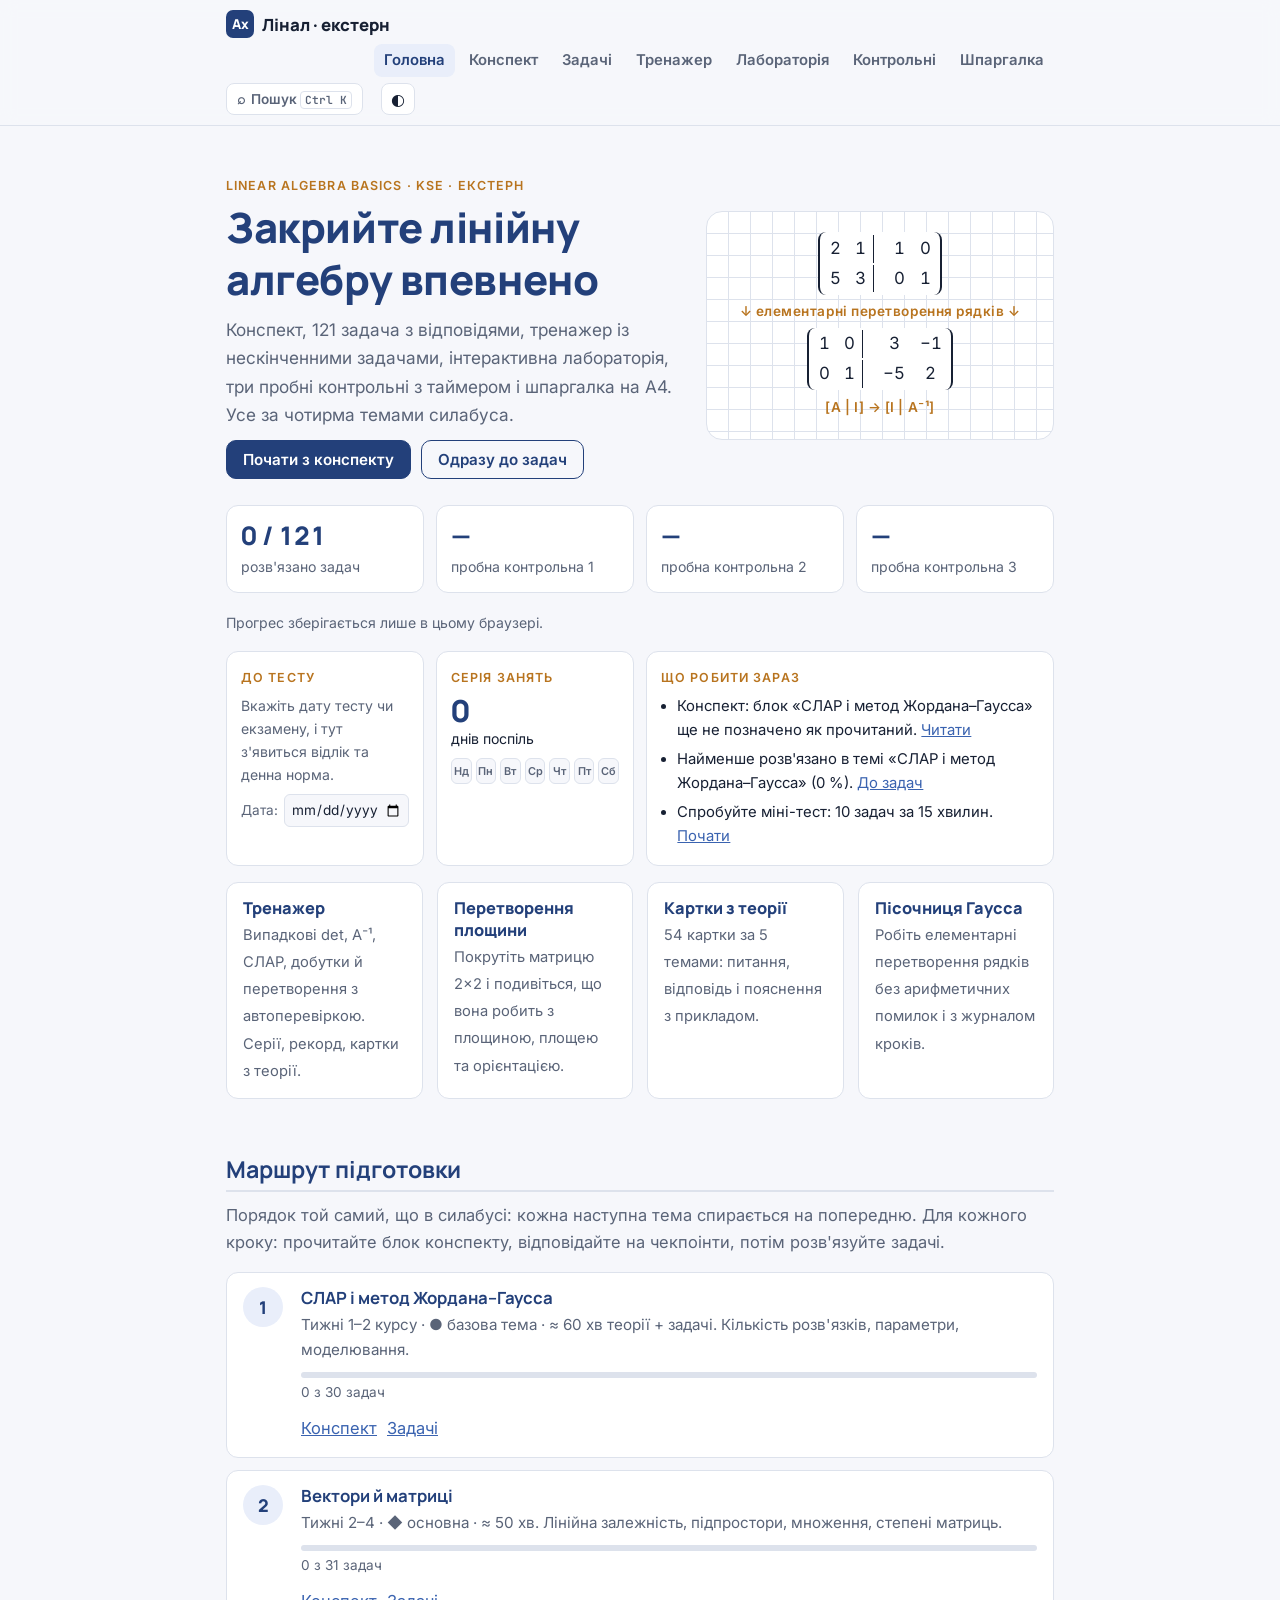
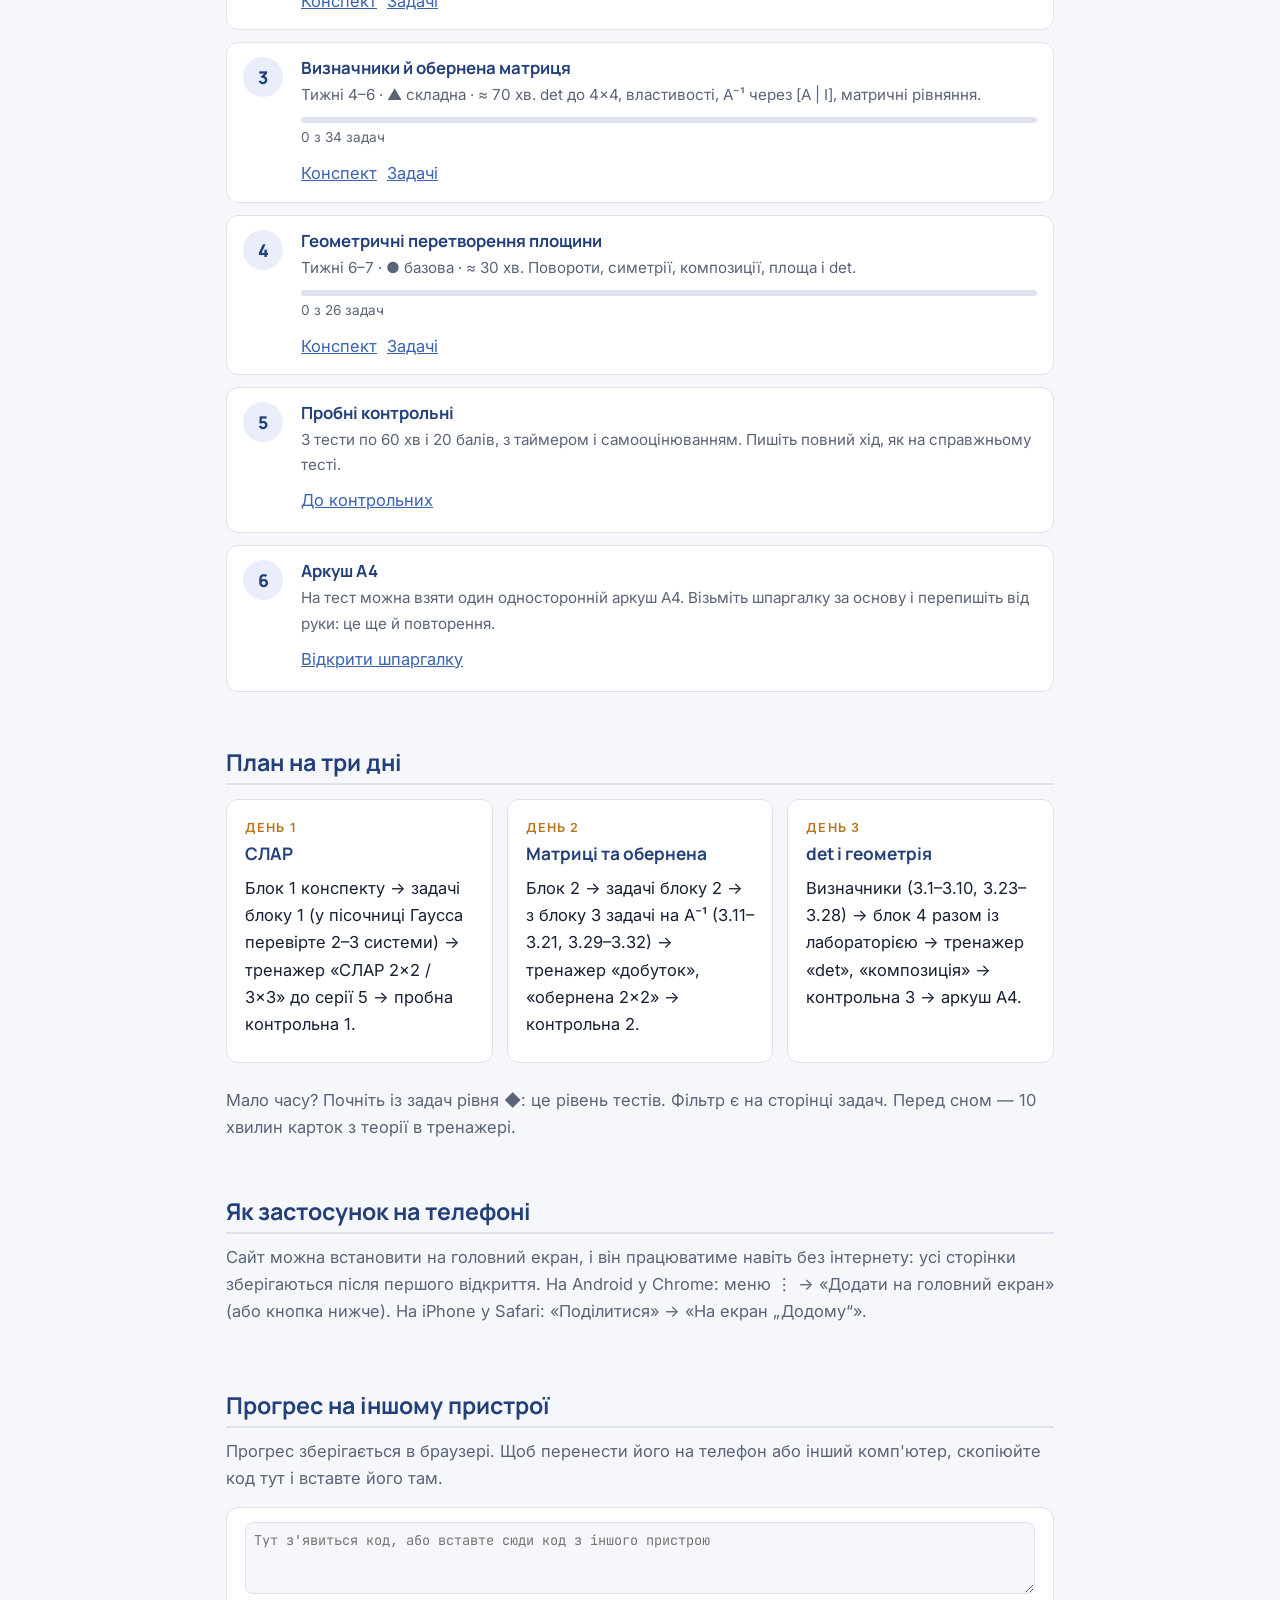
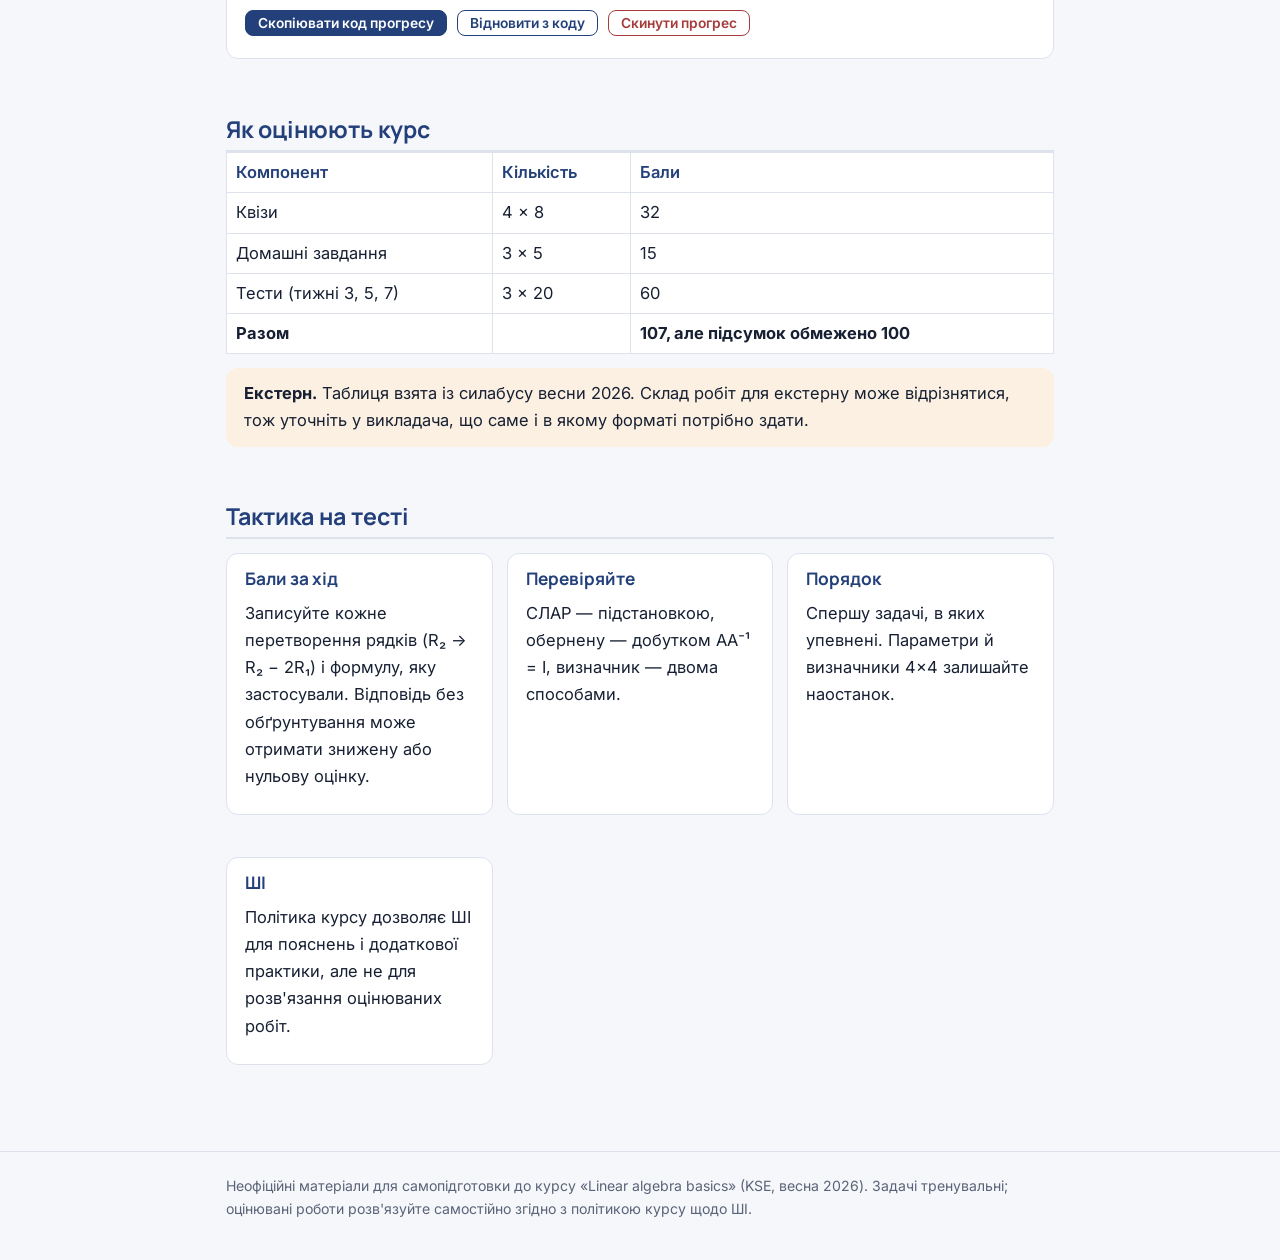
==== commit faa82fa8: "Responsive pass: compact mobile header with menu, mobile conspect TOC, scrollable chip rows, larger " ====
--- a/index.html
+++ b/index.html
@@ -6,8 +6,13 @@
 <link rel="icon" href="data:image/svg+xml,%3Csvg xmlns='http://www.w3.org/2000/svg' viewBox='0 0 32 32'%3E%3Crect width='32' height='32' rx='7' fill='%2323407a'/%3E%3Ctext x='16' y='22' font-size='15' font-family='sans-serif' font-weight='700' fill='white' text-anchor='middle'%3EAx%3C/text%3E%3C/svg%3E">
 <link rel="preconnect" href="https://fonts.googleapis.com"><link rel="preconnect" href="https://fonts.gstatic.com" crossorigin>
 <link rel="stylesheet" href="https://fonts.googleapis.com/css2?family=Inter:wght@400;600&family=JetBrains+Mono:wght@700&family=Manrope:wght@600;800&display=swap">
-<link rel="stylesheet" href="assets/style.css?v=14">
+<link rel="stylesheet" href="assets/style.css?v=16">
 <script>try{var t=localStorage.getItem("linal-theme");if(t)document.documentElement.setAttribute("data-theme",t)}catch(e){}</script>
+<link rel="manifest" href="manifest.webmanifest">
+<link rel="apple-touch-icon" href="assets/icons/apple-touch-icon.png">
+<meta name="theme-color" content="#23407a">
+<meta name="apple-mobile-web-app-capable" content="yes">
+<meta name="apple-mobile-web-app-title" content="Лінал">
 </head><body>
 <header class="top"><div class="wrap"><a class="brand" href="index.html"><i>Ax</i>Лінал · екстерн</a><nav aria-label="Розділи"><a href="index.html" aria-current="page">Головна</a><a href="material.html">Конспект</a><a href="problems.html">Задачі</a><a href="trainer.html">Тренажер</a><a href="lab.html">Лабораторія</a><a href="tests.html">Контрольні</a><a href="cheatsheet.html">Шпаргалка</a></nav></div></header>
 <main><div class="wrap">
@@ -82,6 +87,10 @@
 </div>
 <p class="mut">Мало часу? Почніть із задач рівня ◆: це рівень тестів. Фільтр є на сторінці задач. Перед сном — 10 хвилин карток з теорії в тренажері.</p>
 
+<h2 id="install">Як застосунок на телефоні</h2>
+<p class="mut">Сайт можна встановити на головний екран, і він працюватиме навіть без інтернету: усі сторінки зберігаються після першого відкриття. На Android у Chrome: меню ⋮ → «Додати на головний екран» (або кнопка нижче). На iPhone у Safari: «Поділитися» → «На екран „Додому“».</p>
+<div class="row"><button class="btn" type="button" id="install-btn" hidden>Встановити застосунок</button></div>
+
 <h2 id="backup-h">Прогрес на іншому пристрої</h2>
 <p class="mut">Прогрес зберігається в браузері. Щоб перенести його на телефон або інший комп'ютер, скопіюйте код тут і вставте його там.</p>
 <div class="card" id="backup">
@@ -110,5 +119,5 @@
 
 </div></main>
 <footer><div class="wrap">Неофіційні матеріали для самопідготовки до курсу «Linear algebra basics» (KSE, весна 2026). Задачі тренувальні; оцінювані роботи розв'язуйте самостійно згідно з політикою курсу щодо ШІ.</div></footer>
-<script src="assets/app.js?v=13"></script><script src="assets/search.js?v=13"></script>
+<script src="assets/app.js?v=16"></script><script src="assets/search.js?v=16"></script>
 </body></html>
--- a/assets/style.css
+++ b/assets/style.css
@@ -23,7 +23,6 @@
 *{box-sizing:border-box}
 [hidden]{display:none!important}
 html{scroll-padding-top:calc(var(--toph,57px) + 90px)}
-@media (max-width:600px){.top{position:static}}
 body{margin:0;background:var(--bg);color:var(--fg);font:16.5px/1.65 var(--fb);-webkit-text-size-adjust:100%}
 .wrap{max-width:860px;margin:0 auto;padding-left:max(16px,env(safe-area-inset-left,0px));padding-right:max(16px,env(safe-area-inset-right,0px))}
 .wide{max-width:1120px}
@@ -321,3 +320,57 @@
 @media (max-width:440px){.tools-grid{grid-template-columns:1fr}}
 .route li>*{grid-column:2}
 .route li::before{grid-column:1;grid-row:1/span 4}
+
+/* ===================== responsive pass ===================== */
+.sys{display:block;width:fit-content;max-width:100%;margin:6px 0 4px}
+.menu-btn{display:none}
+.mtoc{display:none}
+@media (max-width:900px){
+  .mtoc{display:block;margin:10px 0 4px;border:1px solid var(--line);border-radius:12px;background:var(--surface)}
+  .mtoc summary{padding:10px 14px;font-weight:600;color:var(--acc);cursor:pointer}
+  .mtoc nav{padding:0 8px 10px;max-height:60vh;overflow:auto}
+  .mtoc a{display:block;padding:7px 8px;color:var(--fg);text-decoration:none;border-radius:8px}
+  .mtoc a.sub{padding-left:22px;color:var(--mut);font-size:.92rem}
+  .mtoc a.rd::after{content:" ✓";color:var(--l1)}
+}
+@media (max-width:760px){
+  .top .wrap{flex-wrap:nowrap;gap:8px;padding-block:8px}
+  .brand{margin-right:auto;font-size:1rem}
+  .top nav{display:none}
+  .top.open nav{display:flex;position:absolute;left:0;right:0;top:100%;flex-direction:column;gap:2px;margin:0;
+    padding:8px max(16px,env(safe-area-inset-right,0px)) 14px max(16px,env(safe-area-inset-left,0px));
+    background:var(--bg);border-bottom:1px solid var(--line);box-shadow:0 14px 30px rgba(0,0,0,.18);max-height:calc(100vh - 60px);overflow:auto}
+  .top.open nav a{font-size:1.05rem;padding:11px 12px;border-radius:10px}
+  .menu-btn{display:inline-grid;place-items:center;width:40px;height:36px;border:1px solid var(--line);border-radius:9px;background:var(--surface);color:var(--fg);cursor:pointer;font-size:1.15rem;line-height:1}
+  .search-btn{margin-left:0;width:40px;height:36px;padding:0;justify-content:center}
+  .search-btn .sl{display:none}
+  .theme-btn{width:40px;height:36px}
+  html{scroll-padding-top:calc(var(--toph,57px) + 16px)}
+  .bar{position:static;padding:10px 0}
+  .bar .prog{margin-left:0;width:100%}
+  .bar .prog i{flex:1}
+  .psearch{max-width:none;flex-basis:100%}
+  #topics,#ftopics,.filt,.sfilt,.pre{flex-wrap:nowrap;overflow-x:auto;scrollbar-width:none;-webkit-overflow-scrolling:touch;
+    mask-image:linear-gradient(90deg,#000 88%,transparent);-webkit-mask-image:linear-gradient(90deg,#000 88%,transparent);padding-bottom:4px}
+  #topics::-webkit-scrollbar,#ftopics::-webkit-scrollbar,.filt::-webkit-scrollbar,.pre::-webkit-scrollbar{display:none}
+  #topics button,#ftopics button,.filt button,.pre button,.sfilt button{flex:0 0 auto;white-space:nowrap}
+  input,select,textarea{font-size:16px!important}
+  .ans input,.ansM input{width:4.2em}
+  h2{font-size:1.28rem}
+  .card,.note,.warn,.tool,.test{padding-left:14px;padding-right:14px}
+  .test>header .timer{margin-left:0;width:100%;justify-content:flex-start}
+  .ph label{font-size:.8rem}
+  .sdlg{padding:8px}
+  .sbox{max-height:calc(100vh - 16px);height:100%}
+  #vinfo{grid-template-columns:repeat(2,minmax(0,1fr))}
+  .ops label{flex:1 1 40%}
+  .ops .btn{flex:1 1 40%;justify-content:center}
+}
+@media (pointer:coarse){
+  .btn{min-height:42px}
+  .btn.sm{min-height:36px}
+  .filt button,#topics button,#ftopics button,.pre button{min-height:34px}
+  .p summary{padding:8px 0}
+  .ph label input{width:20px;height:20px}
+}
+@media (min-width:1400px){.wrap{max-width:900px}.wide{max-width:1240px}body{font-size:17px}}
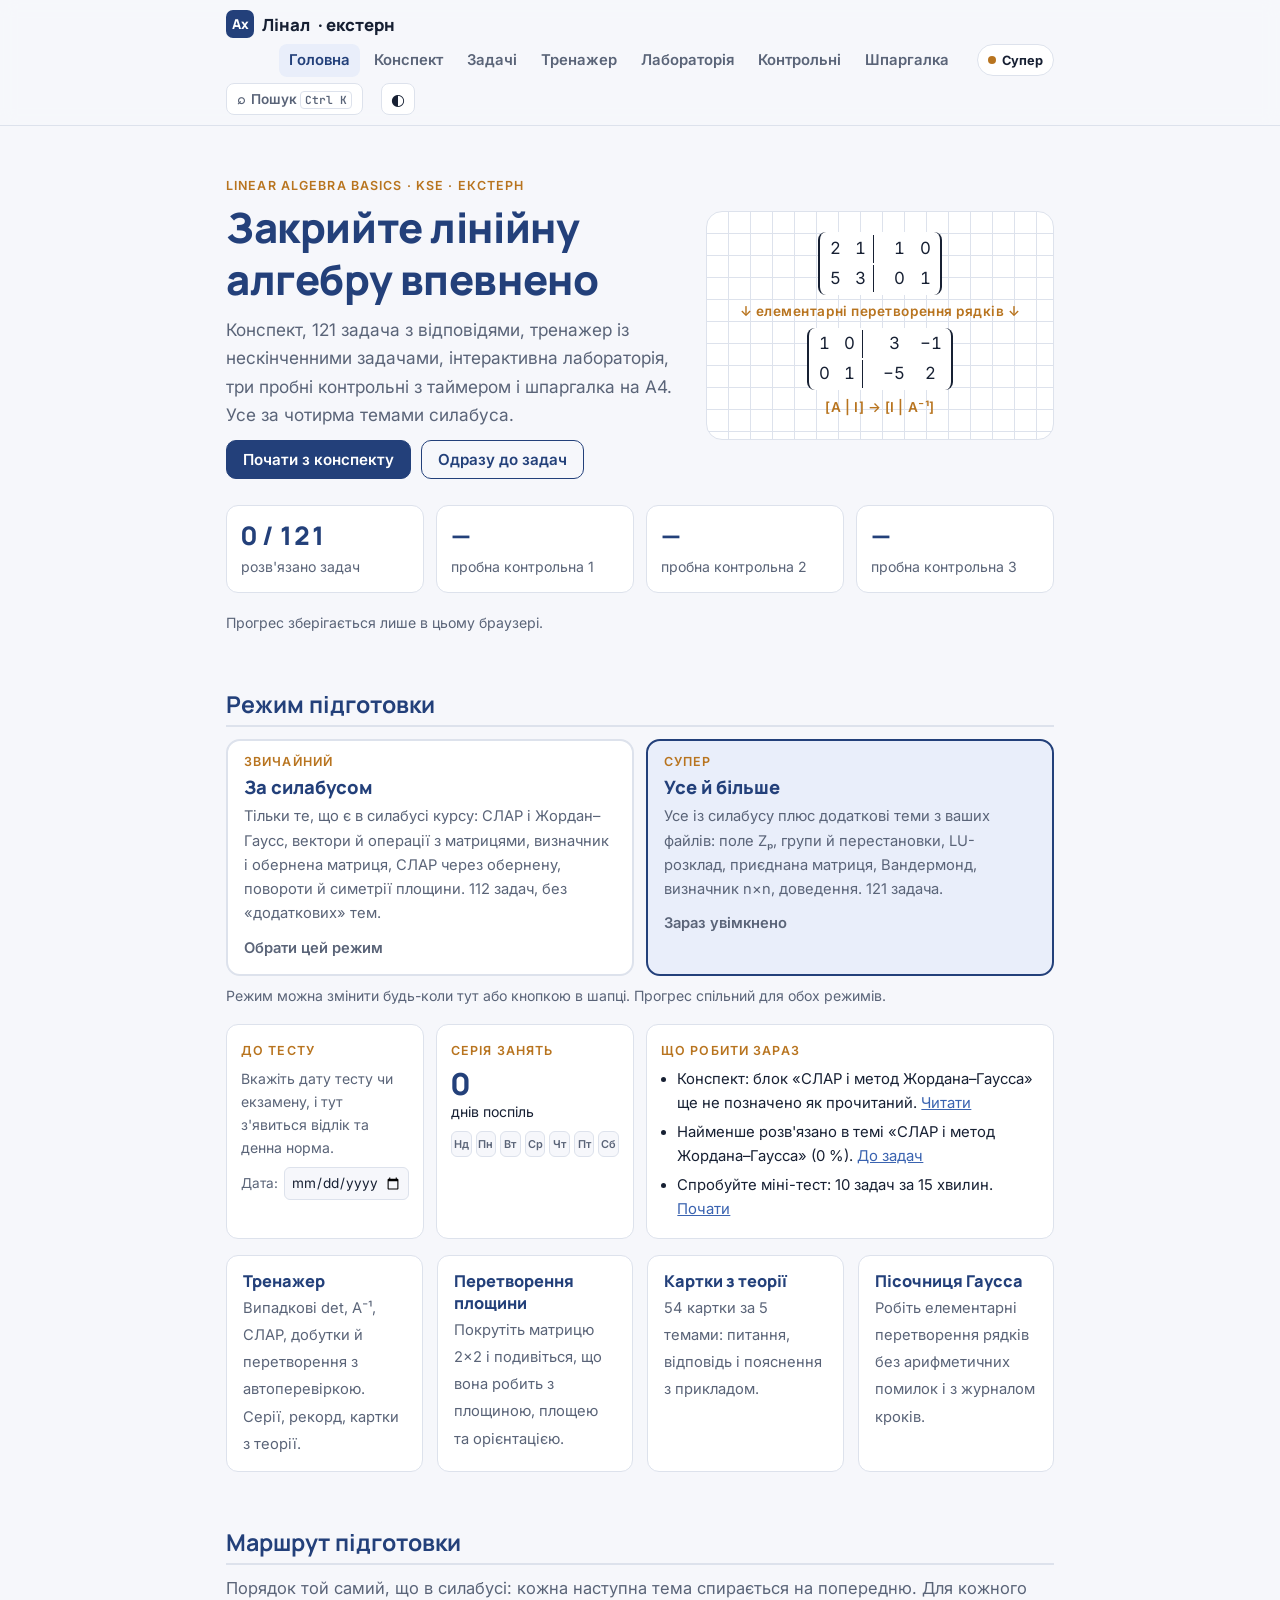
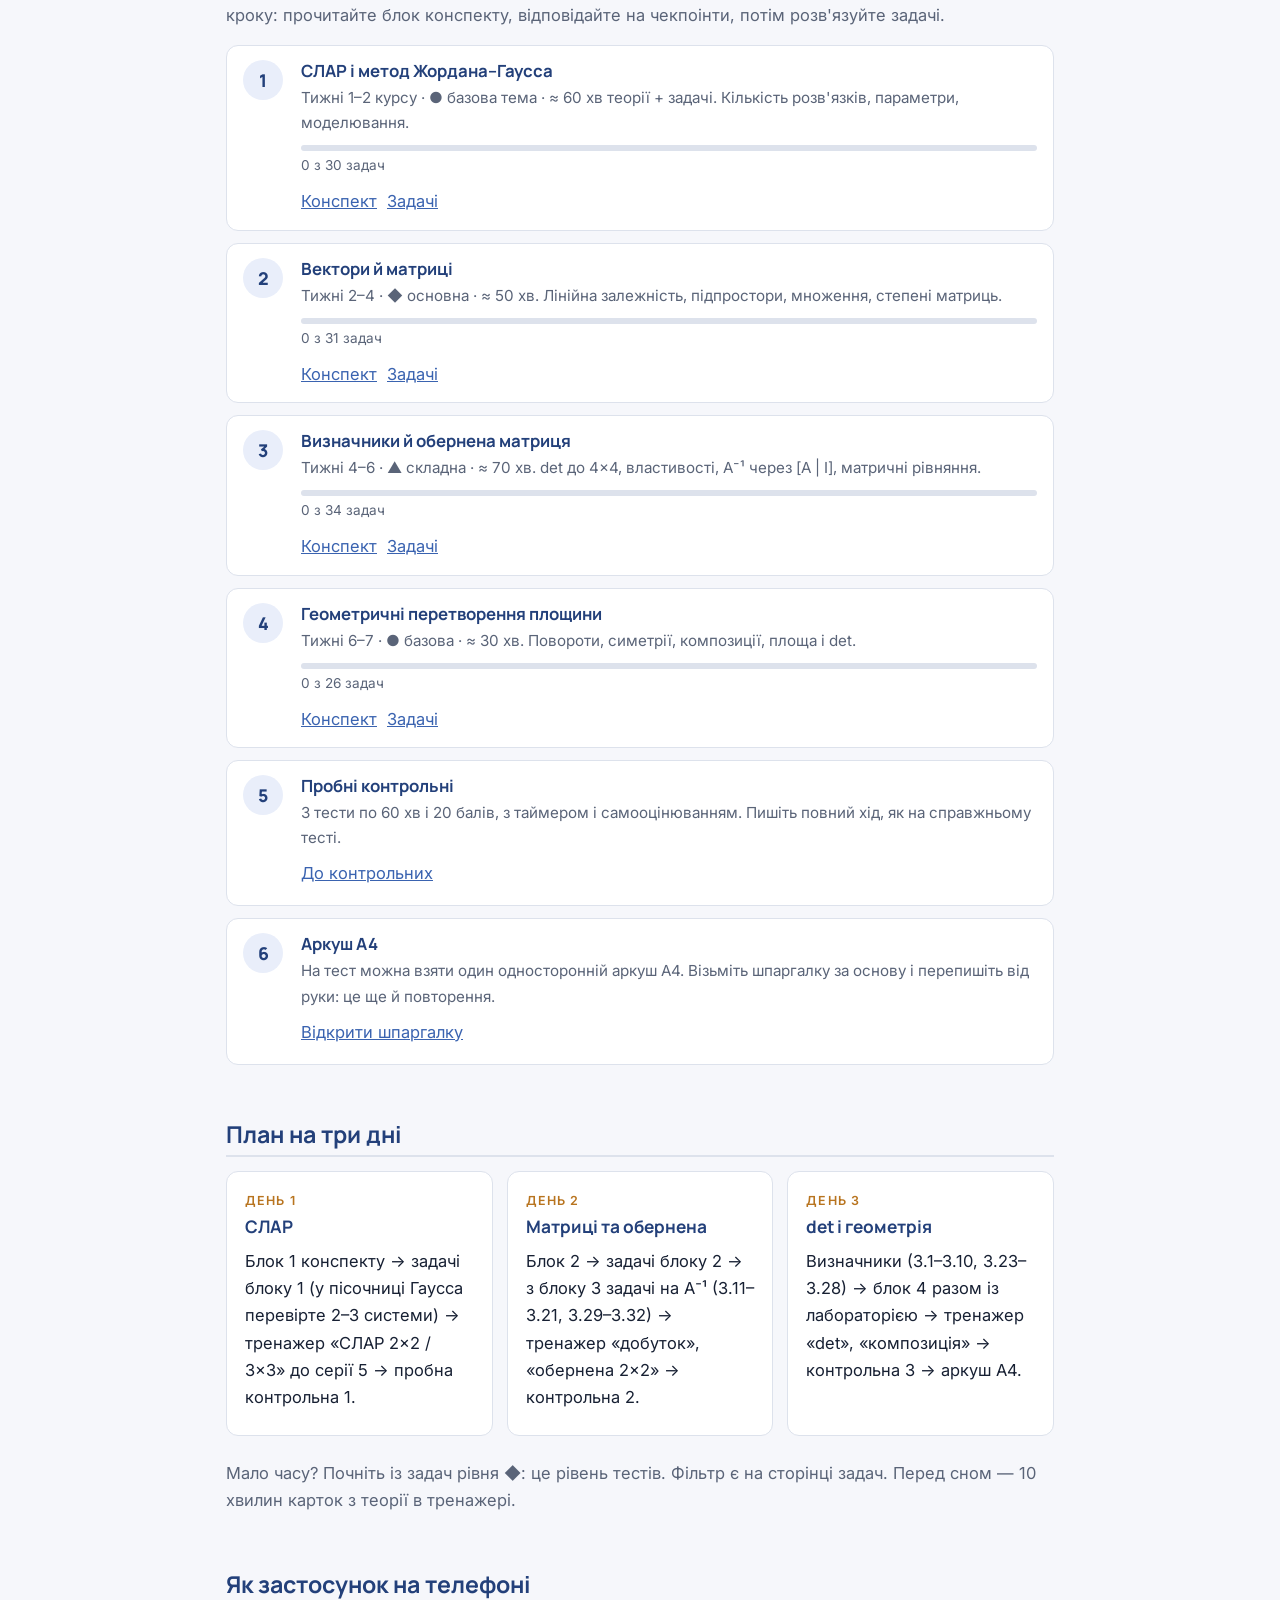
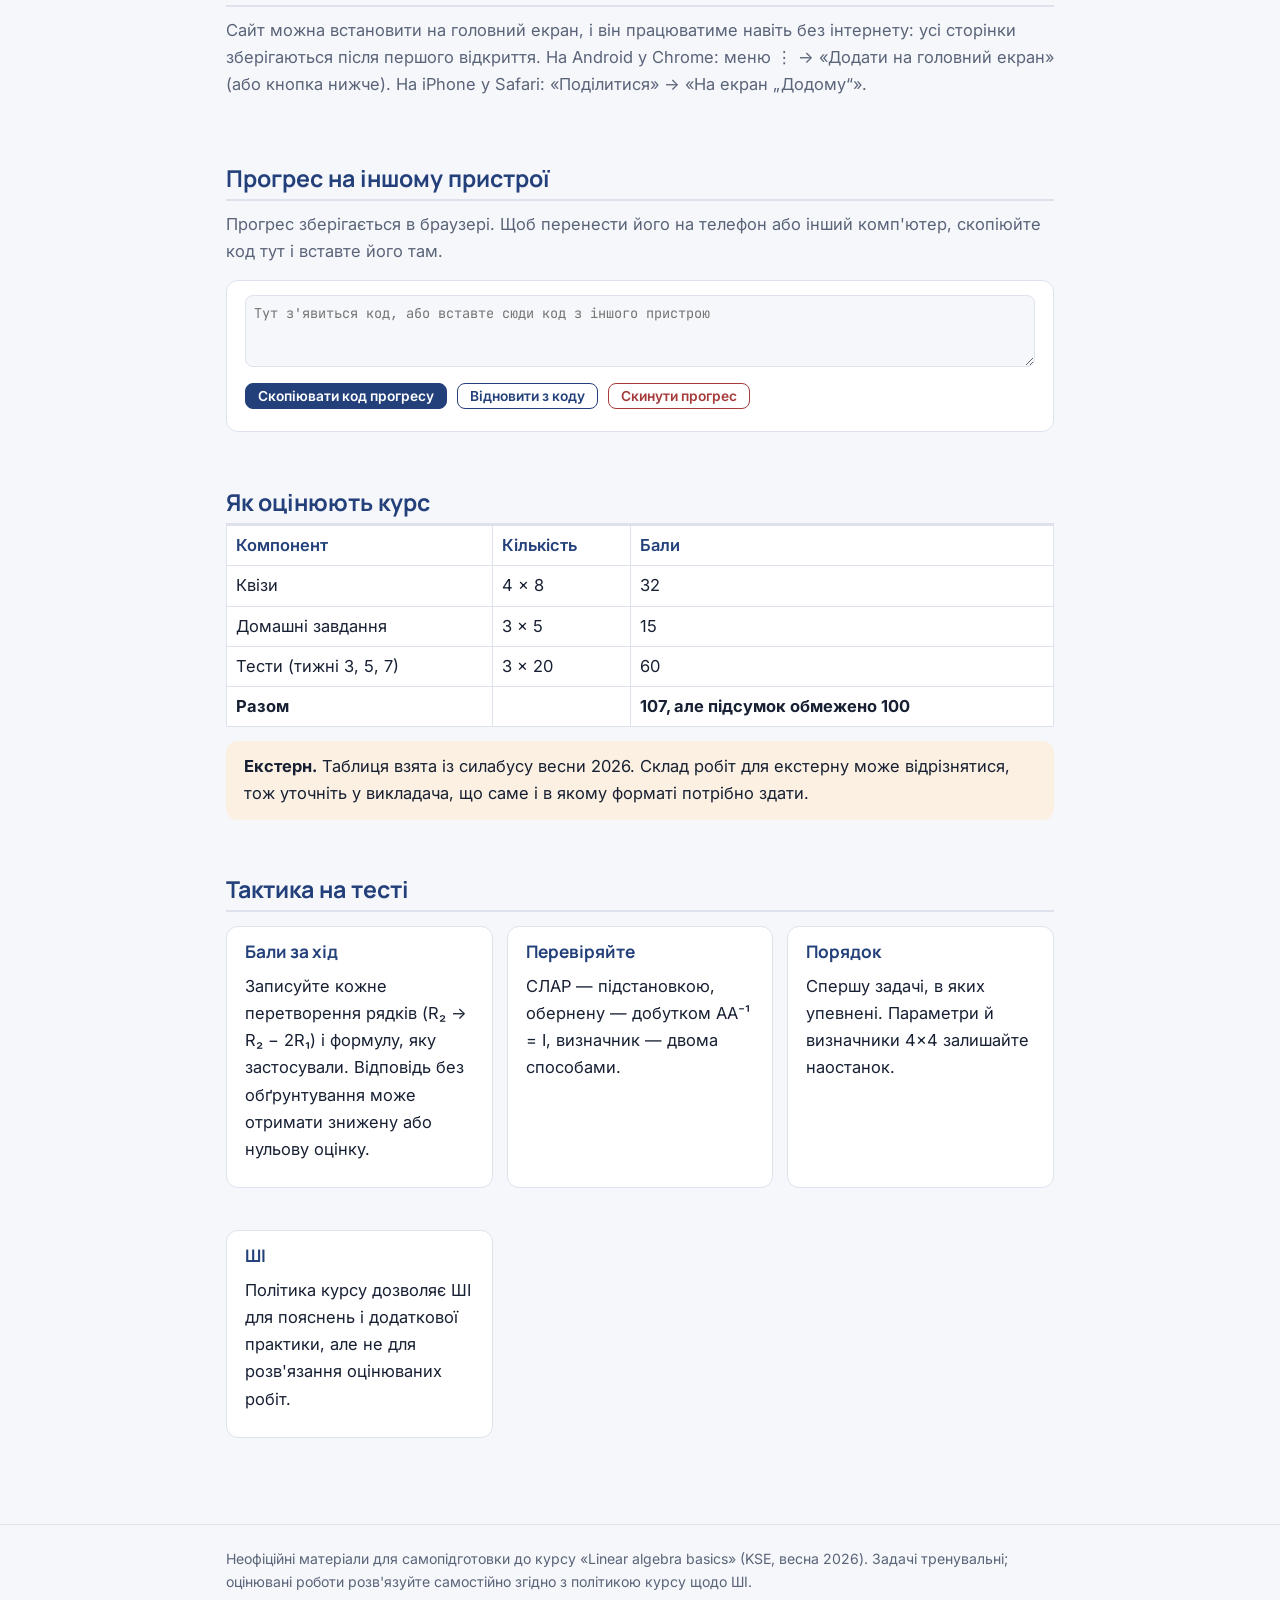
==== commit b2a7bb6b: "Two study modes: syllabus-only and super, with header switch, mode cards on home, per-mode counts, c" ====
--- a/index.html
+++ b/index.html
@@ -6,21 +6,21 @@
 <link rel="icon" href="data:image/svg+xml,%3Csvg xmlns='http://www.w3.org/2000/svg' viewBox='0 0 32 32'%3E%3Crect width='32' height='32' rx='7' fill='%2323407a'/%3E%3Ctext x='16' y='22' font-size='15' font-family='sans-serif' font-weight='700' fill='white' text-anchor='middle'%3EAx%3C/text%3E%3C/svg%3E">
 <link rel="preconnect" href="https://fonts.googleapis.com"><link rel="preconnect" href="https://fonts.gstatic.com" crossorigin>
 <link rel="stylesheet" href="https://fonts.googleapis.com/css2?family=Inter:wght@400;600&family=JetBrains+Mono:wght@700&family=Manrope:wght@600;800&display=swap">
-<link rel="stylesheet" href="assets/style.css?v=16">
-<script>try{var t=localStorage.getItem("linal-theme");if(t)document.documentElement.setAttribute("data-theme",t)}catch(e){}</script>
+<link rel="stylesheet" href="assets/style.css?v=17">
+<script>try{var t=localStorage.getItem("linal-theme");if(t)document.documentElement.setAttribute("data-theme",t)}catch(e){}try{document.documentElement.setAttribute("data-mode",localStorage.getItem("linal-mode")||"super")}catch(e){document.documentElement.setAttribute("data-mode","super")}</script>
 <link rel="manifest" href="manifest.webmanifest">
 <link rel="apple-touch-icon" href="assets/icons/apple-touch-icon.png">
 <meta name="theme-color" content="#23407a">
 <meta name="apple-mobile-web-app-capable" content="yes">
 <meta name="apple-mobile-web-app-title" content="Лінал">
 </head><body>
-<header class="top"><div class="wrap"><a class="brand" href="index.html"><i>Ax</i>Лінал · екстерн</a><nav aria-label="Розділи"><a href="index.html" aria-current="page">Головна</a><a href="material.html">Конспект</a><a href="problems.html">Задачі</a><a href="trainer.html">Тренажер</a><a href="lab.html">Лабораторія</a><a href="tests.html">Контрольні</a><a href="cheatsheet.html">Шпаргалка</a></nav></div></header>
+<header class="top"><div class="wrap"><a class="brand" href="index.html"><i>Ax</i>Лінал<span class="bx"> · екстерн</span></a><nav aria-label="Розділи"><a href="index.html" aria-current="page">Головна</a><a href="material.html">Конспект</a><a href="problems.html">Задачі</a><a href="trainer.html">Тренажер</a><a href="lab.html">Лабораторія</a><a href="tests.html">Контрольні</a><a href="cheatsheet.html">Шпаргалка</a></nav></div></header>
 <main><div class="wrap">
 <section class="hero">
   <div>
     <p class="eyebrow">Linear algebra basics · KSE · екстерн</p>
     <h1>Закрийте лінійну алгебру впевнено</h1>
-    <p class="lead">Конспект, 121 задача з відповідями, тренажер із нескінченними задачами, інтерактивна лабораторія, три пробні контрольні з таймером і шпаргалка на А4. Усе за чотирма темами силабуса.</p>
+    <p class="lead">Конспект, <span class="n-total">121 задача</span> з відповідями, тренажер із нескінченними задачами, інтерактивна лабораторія, три пробні контрольні з таймером і шпаргалка на А4. Усе за чотирма темами силабуса.</p>
     <div class="row"><a class="btn" href="material.html">Почати з конспекту</a><a class="btn ghost" href="problems.html">Одразу до задач</a></div>
   </div>
   <div class="hero-fig" aria-label="Приклад: обернена матриця методом Жордана–Гаусса">
@@ -38,6 +38,24 @@
   <div class="stat"><b id="st-t3">—</b><span>пробна контрольна 3</span></div>
 </div>
 <p class="mut" style="font-size:.88rem">Прогрес зберігається лише в цьому браузері.</p>
+
+
+<section class="modes" aria-labelledby="modes-h">
+  <h2 id="modes-h">Режим підготовки</h2>
+  <div class="mode-grid">
+    <button type="button" class="mode-card" data-setmode="normal" id="mode-normal">
+      <span class="eyebrow">Звичайний</span><b>За силабусом</b>
+      <span>Тільки те, що є в силабусі курсу: СЛАР і Жордан–Гаусс, вектори й операції з матрицями, визначник і обернена матриця, СЛАР через обернену, повороти й симетрії площини. 112 задач, без «додаткових» тем.</span>
+      <span class="pick">Обрати цей режим</span><span class="now">Зараз увімкнено</span>
+    </button>
+    <button type="button" class="mode-card" data-setmode="super" id="mode-super">
+      <span class="eyebrow">Супер</span><b>Усе й більше</b>
+      <span>Усе із силабусу плюс додаткові теми з ваших файлів: поле Zₚ, групи й перестановки, LU-розклад, приєднана матриця, Вандермонд, визначник n×n, доведення. 121 задача.</span>
+      <span class="pick">Обрати цей режим</span><span class="now">Зараз увімкнено</span>
+    </button>
+  </div>
+  <p class="mut" style="font-size:.88rem">Режим можна змінити будь-коли тут або кнопкою в шапці. Прогрес спільний для обох режимів.</p>
+</section>
 
 <div class="dash" id="dash">
   <div class="dcard"><p class="eyebrow">До тесту</p><div class="dbig" id="d-exam"></div><label class="mut dl">Дата: <input type="date" id="exam-date"></label></div>
@@ -119,5 +137,5 @@
 
 </div></main>
 <footer><div class="wrap">Неофіційні матеріали для самопідготовки до курсу «Linear algebra basics» (KSE, весна 2026). Задачі тренувальні; оцінювані роботи розв'язуйте самостійно згідно з політикою курсу щодо ШІ.</div></footer>
-<script src="assets/app.js?v=16"></script><script src="assets/search.js?v=16"></script>
+<script src="assets/app.js?v=17"></script><script src="assets/search.js?v=17"></script>
 </body></html>
--- a/assets/style.css
+++ b/assets/style.css
@@ -374,3 +374,27 @@
   .ph label input{width:20px;height:20px}
 }
 @media (min-width:1400px){.wrap{max-width:900px}.wide{max-width:1240px}body{font-size:17px}}
+
+/* ===================== study modes ===================== */
+html[data-mode="normal"] [data-x]{display:none!important}
+html[data-mode="normal"] .ext{display:none!important}
+.mode-btn{display:inline-flex;align-items:center;gap:6px;font:700 .8rem var(--fb);height:32px;padding:0 10px;border-radius:999px;cursor:pointer;white-space:nowrap;border:1px solid var(--line);background:var(--surface);color:var(--fg)}
+.mode-btn .md{width:8px;height:8px;border-radius:50%;background:var(--l1)}
+.mode-btn.super .md{background:var(--hi)}
+.mode-btn:hover{border-color:var(--acc)}
+.mode-grid{display:grid;grid-template-columns:repeat(2,minmax(0,1fr));gap:12px;margin:12px 0 6px}
+@media (max-width:620px){.mode-grid{grid-template-columns:1fr}}
+.mode-card{display:flex;flex-direction:column;gap:4px;text-align:left;font:inherit;color:var(--fg);background:var(--surface);border:2px solid var(--line);border-radius:14px;padding:14px 16px;cursor:pointer;min-width:0}
+.mode-card b{font:800 1.15rem var(--fd);color:var(--acc)}
+.mode-card>span:not(.eyebrow){font-size:.92rem;color:var(--mut)}
+.mode-card .pick,.mode-card .now{font-weight:600;font-size:.86rem;margin-top:6px}
+.mode-card .pick{color:var(--acc2)}
+.mode-card .now{display:none;color:var(--okfg)}
+.mode-card[aria-pressed="true"]{border-color:var(--acc);background:var(--acc-soft)}
+.mode-card[aria-pressed="true"] .pick{display:none}
+.mode-card[aria-pressed="true"] .now{display:block}
+.mode-card:hover{border-color:var(--acc2)}
+@media (max-width:760px){.mode-btn{height:36px;padding:0 9px;font-size:.75rem}}
+@media (max-width:430px){.brand .bx{display:none}}
+html[data-mode="super"] .p[data-x] .ph .n::after{content:"поза силабусом";margin-left:8px;font:600 .7rem var(--fb);letter-spacing:.03em;padding:1px 7px;border-radius:999px;color:var(--hi);border:1px dashed var(--hi);vertical-align:2px}
+html[data-mode="super"] h2[data-x]::after{content:" · поза силабусом";font:600 .8rem var(--fb);color:var(--hi)}
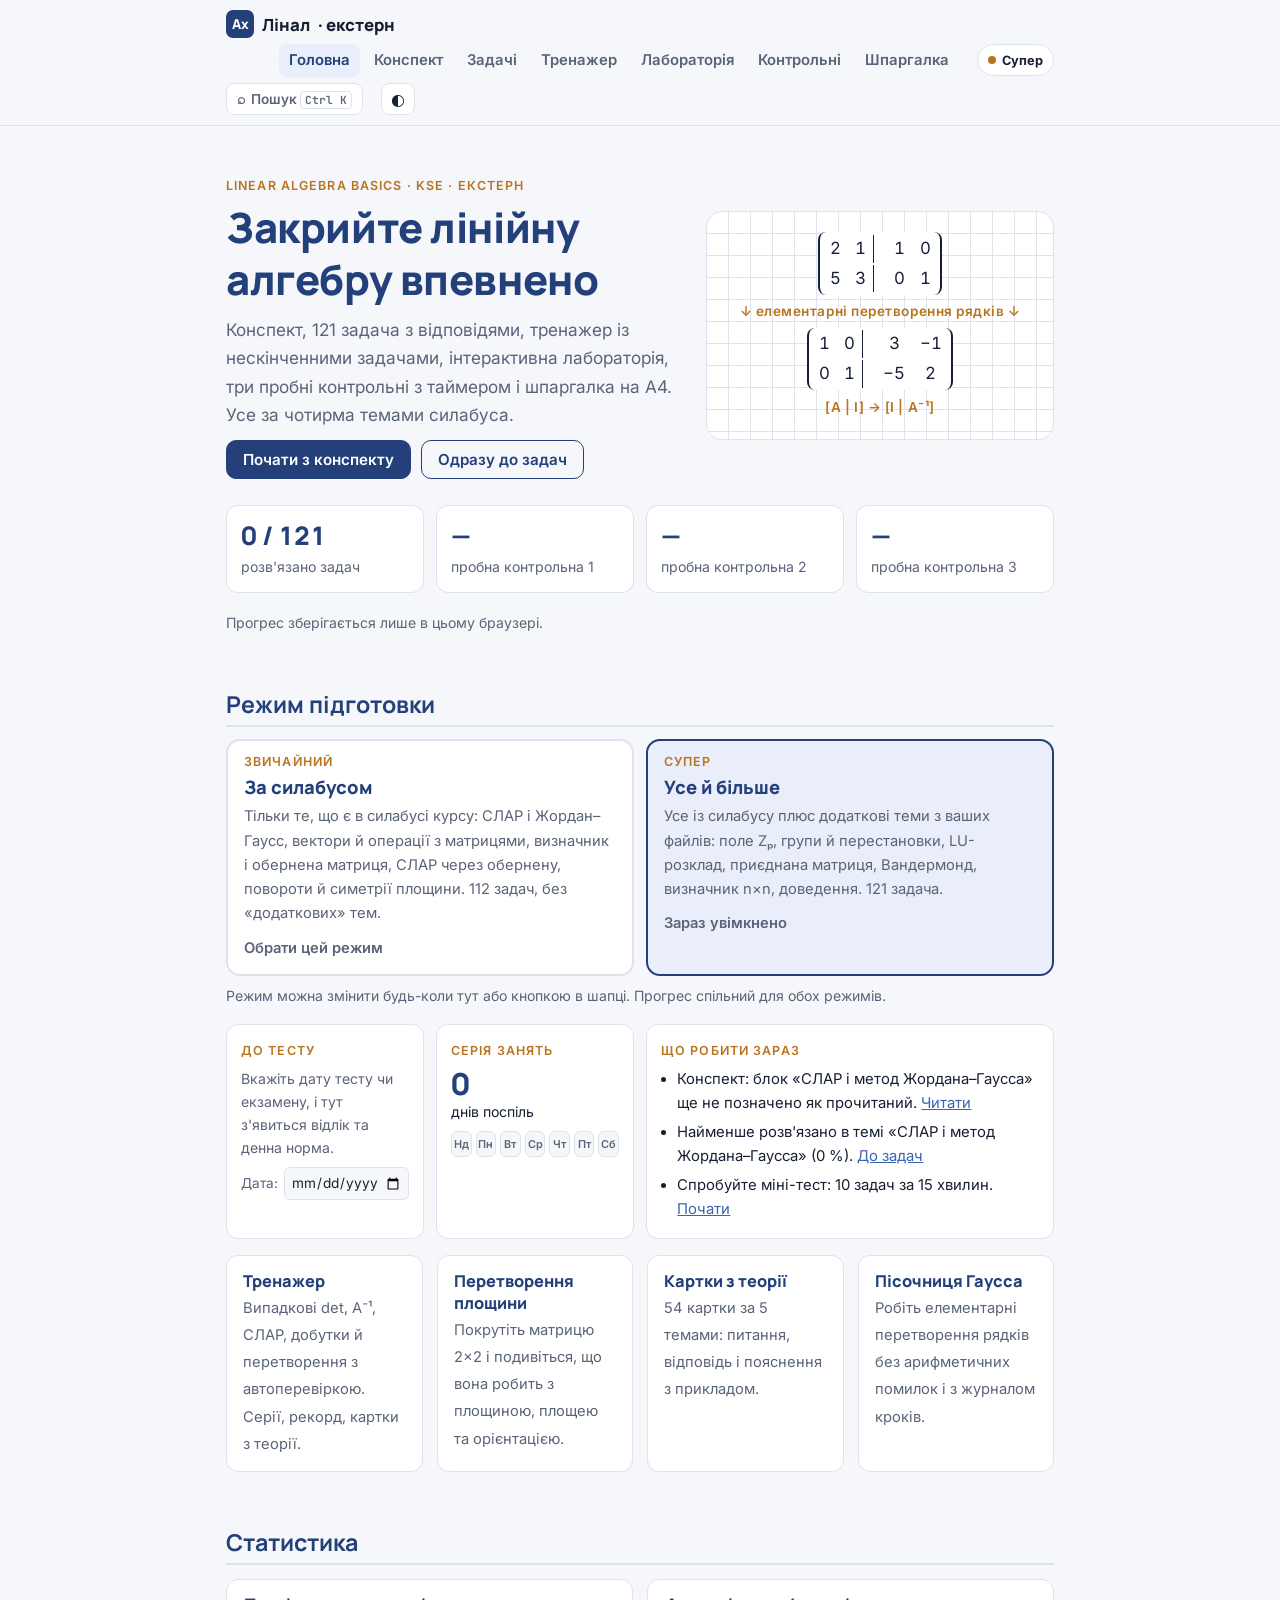
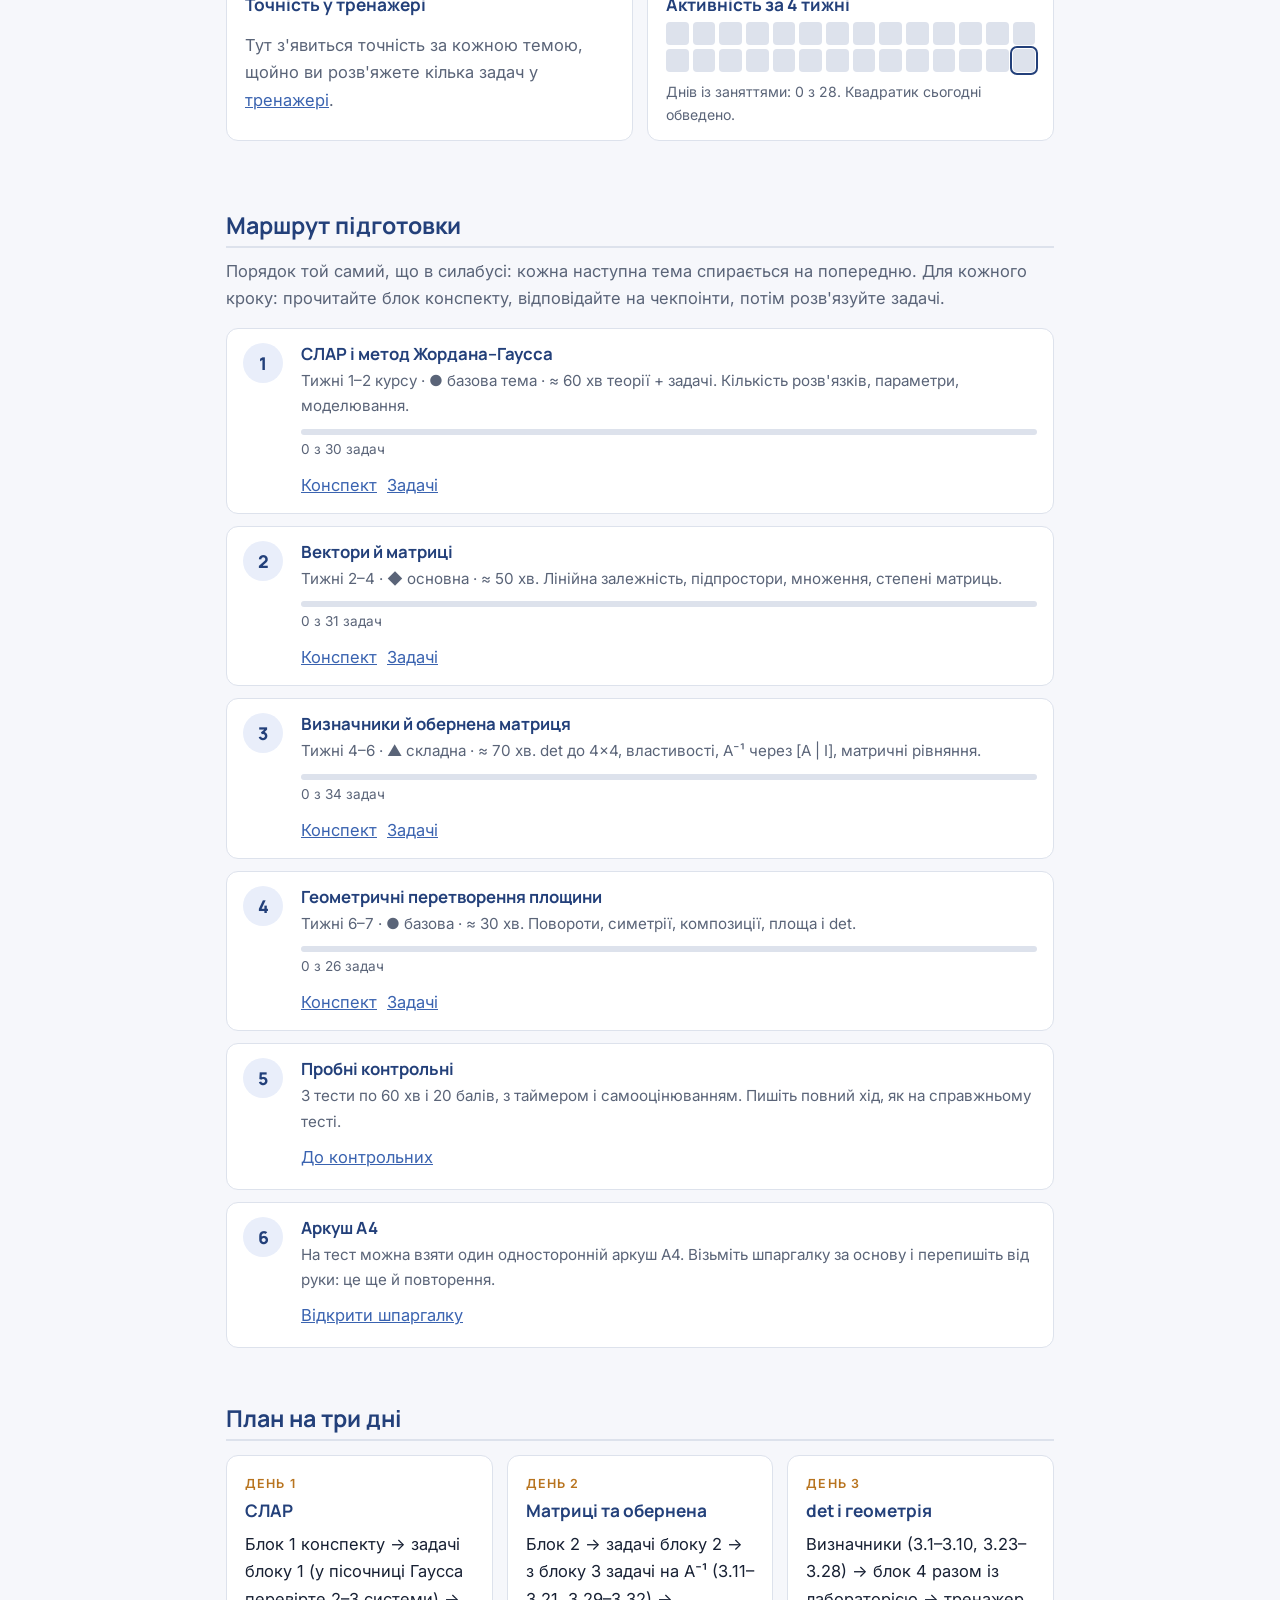
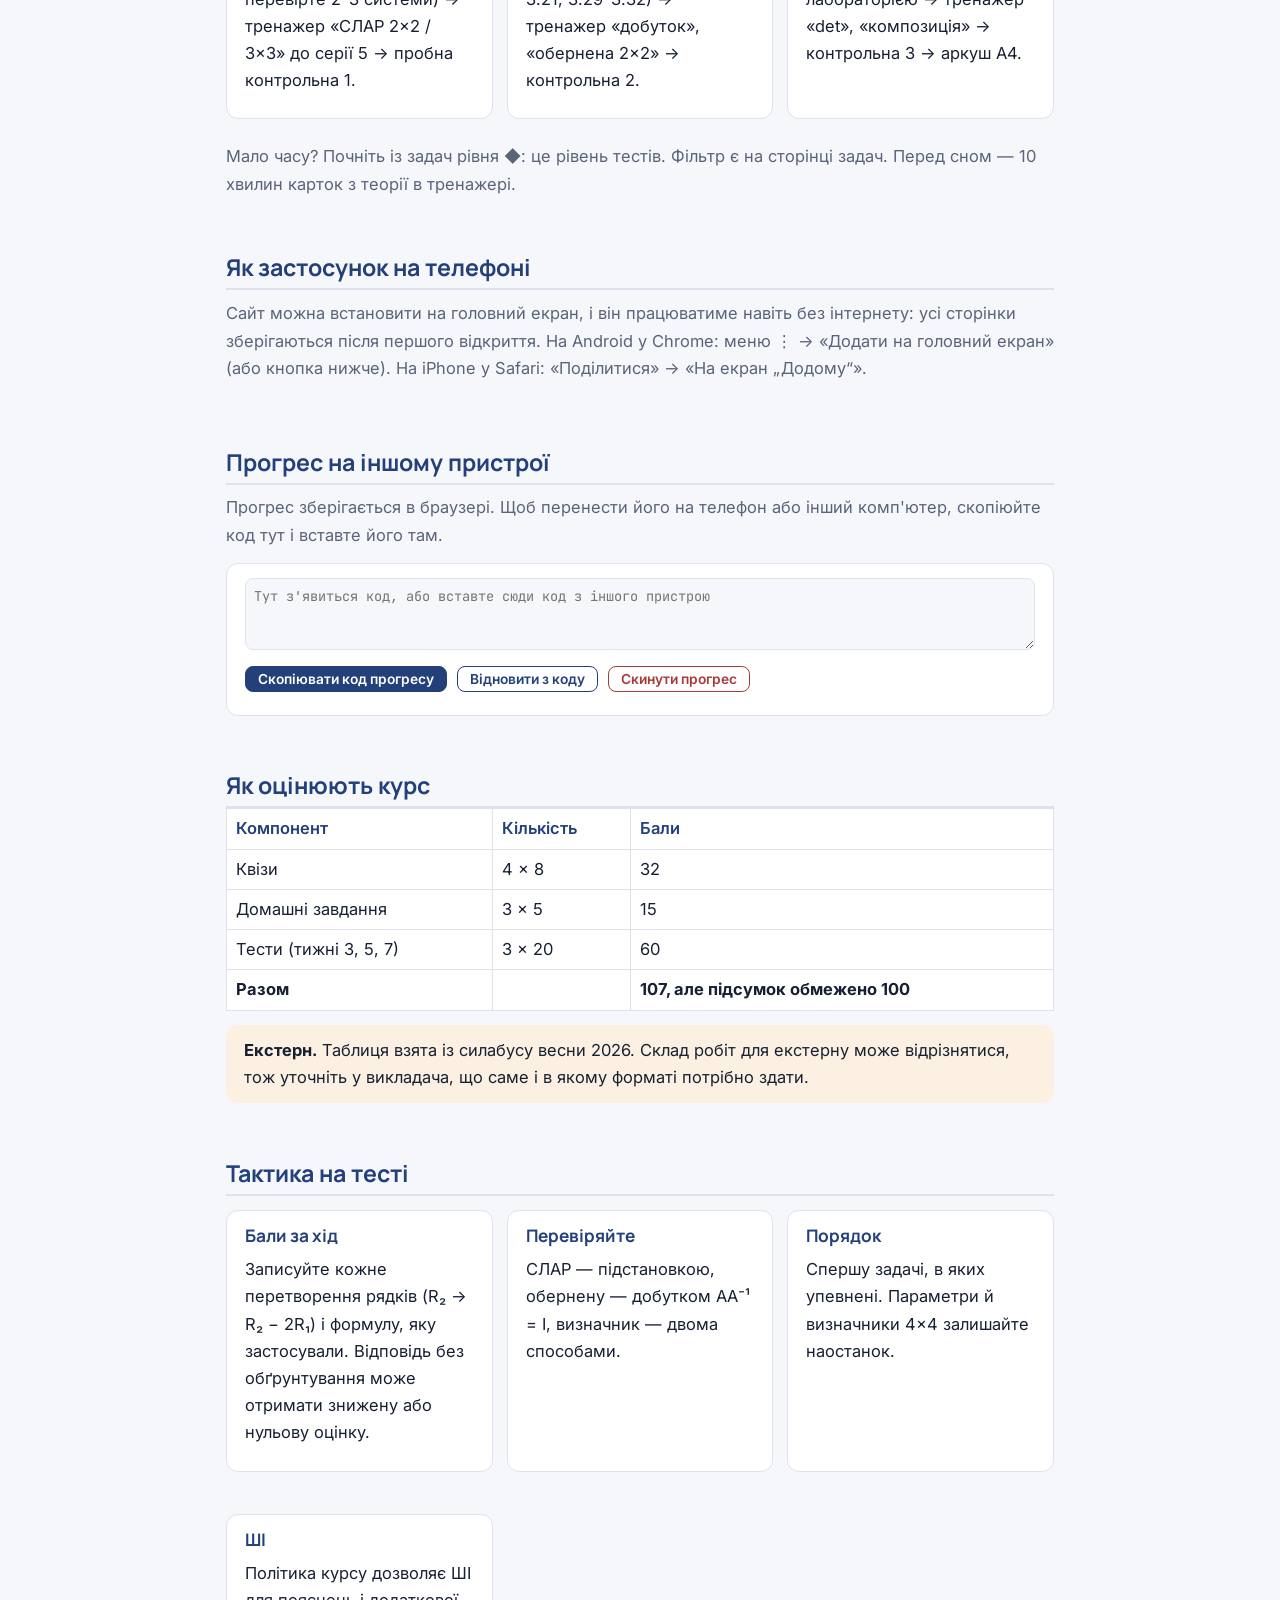
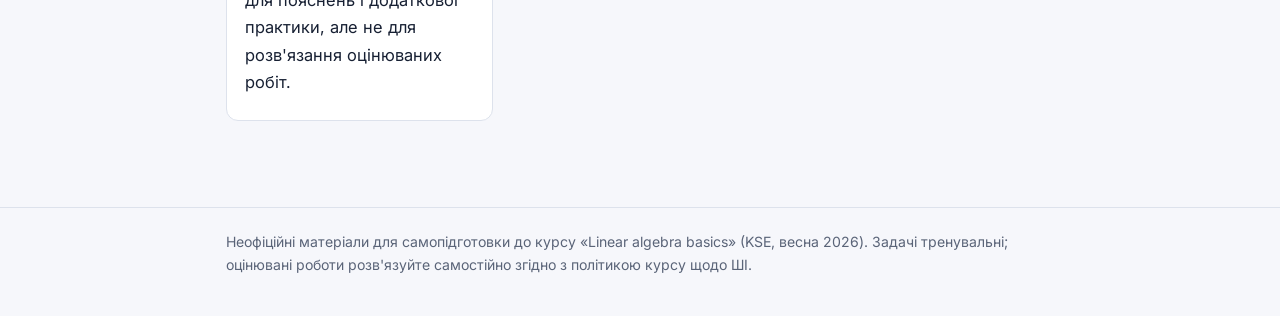
==== commit 57f26c9b: "Step-by-step solutions (Jordan-Gauss, inverse, det), sandbox hint, test-style mini-test presets, dra" ====
--- a/index.html
+++ b/index.html
@@ -6,7 +6,7 @@
 <link rel="icon" href="data:image/svg+xml,%3Csvg xmlns='http://www.w3.org/2000/svg' viewBox='0 0 32 32'%3E%3Crect width='32' height='32' rx='7' fill='%2323407a'/%3E%3Ctext x='16' y='22' font-size='15' font-family='sans-serif' font-weight='700' fill='white' text-anchor='middle'%3EAx%3C/text%3E%3C/svg%3E">
 <link rel="preconnect" href="https://fonts.googleapis.com"><link rel="preconnect" href="https://fonts.gstatic.com" crossorigin>
 <link rel="stylesheet" href="https://fonts.googleapis.com/css2?family=Inter:wght@400;600&family=JetBrains+Mono:wght@700&family=Manrope:wght@600;800&display=swap">
-<link rel="stylesheet" href="assets/style.css?v=17">
+<link rel="stylesheet" href="assets/style.css?v=18">
 <script>try{var t=localStorage.getItem("linal-theme");if(t)document.documentElement.setAttribute("data-theme",t)}catch(e){}try{document.documentElement.setAttribute("data-mode",localStorage.getItem("linal-mode")||"super")}catch(e){document.documentElement.setAttribute("data-mode","super")}</script>
 <link rel="manifest" href="manifest.webmanifest">
 <link rel="apple-touch-icon" href="assets/icons/apple-touch-icon.png">
@@ -69,6 +69,15 @@
   <a href="trainer.html#cards"><b>Картки з теорії</b><span>54 картки за 5 темами: питання, відповідь і пояснення з прикладом.</span></a>
   <a href="lab.html#rows-sec"><b>Пісочниця Гаусса</b><span>Робіть елементарні перетворення рядків без арифметичних помилок і з журналом кроків.</span></a>
 </div>
+
+
+<section class="stats-sec" aria-labelledby="stats-h">
+  <h2 id="stats-h">Статистика</h2>
+  <div class="grid2">
+    <div class="card"><h3 style="margin-top:0">Точність у тренажері</h3><div id="acc-bars" class="bars"></div></div>
+    <div class="card"><h3 style="margin-top:0">Активність за 4 тижні</h3><div id="heat" class="heat"></div><p class="mut" id="heat-sum" style="font-size:.88rem;margin-bottom:0"></p></div>
+  </div>
+</section>
 
 <h2>Маршрут підготовки</h2>
 <p class="mut">Порядок той самий, що в силабусі: кожна наступна тема спирається на попередню. Для кожного кроку: прочитайте блок конспекту, відповідайте на чекпоінти, потім розв'язуйте задачі.</p>
@@ -137,5 +146,5 @@
 
 </div></main>
 <footer><div class="wrap">Неофіційні матеріали для самопідготовки до курсу «Linear algebra basics» (KSE, весна 2026). Задачі тренувальні; оцінювані роботи розв'язуйте самостійно згідно з політикою курсу щодо ШІ.</div></footer>
-<script src="assets/app.js?v=17"></script><script src="assets/search.js?v=17"></script>
+<script src="assets/app.js?v=18"></script><script src="assets/search.js?v=18"></script>
 </body></html>
--- a/assets/style.css
+++ b/assets/style.css
@@ -398,3 +398,29 @@
 @media (max-width:430px){.brand .bx{display:none}}
 html[data-mode="super"] .p[data-x] .ph .n::after{content:"поза силабусом";margin-left:8px;font:600 .7rem var(--fb);letter-spacing:.03em;padding:1px 7px;border-radius:999px;color:var(--hi);border:1px dashed var(--hi);vertical-align:2px}
 html[data-mode="super"] h2[data-x]::after{content:" · поза силабусом";font:600 .8rem var(--fb);color:var(--hi)}
+
+/* ===================== max pass ===================== */
+.steps{display:flex;flex-wrap:wrap;align-items:center;gap:6px 4px;margin:8px 0;overflow-x:auto;max-width:100%}
+.steps .M{margin:.1em 0;font-size:.92rem}
+.st-op{display:inline-flex;align-items:center;gap:4px;font:600 .74rem var(--fm);color:var(--hi);text-align:center;line-height:1.35}
+.st-op em{font:italic 400 .7rem var(--fb);color:var(--mut)}
+.st-op b{font-size:1.1rem;color:var(--mut)}
+details.more{margin-top:8px}
+details.more summary{cursor:pointer;font-weight:600;color:var(--acc2);font-size:.9rem}
+.presets{display:flex;flex-wrap:wrap;gap:6px 8px;align-items:center;margin:8px 0 4px;font-size:.9rem}
+.game{background:var(--hi-soft);border-radius:var(--r);padding:10px 14px;margin:10px 0}
+.game p{margin:8px 0 0}
+.hintmsg{min-height:1.2em;margin:4px 0;font-size:.92rem;color:var(--fg)}
+.hintmsg b{font-family:var(--fm);color:var(--acc)}
+.bars{display:grid;gap:7px}
+.bar-row{display:grid;grid-template-columns:minmax(0,9.5em) minmax(0,1fr) auto;gap:8px;align-items:center;font-size:.88rem}
+.bar-row .bl{overflow:hidden;text-overflow:ellipsis;white-space:nowrap}
+.bar-row .bt{height:9px;border-radius:5px;background:var(--line);overflow:hidden}
+.bar-row .bt i{display:block;height:100%;border-radius:5px}
+.bar-row .bt i.good{background:var(--l1)}.bar-row .bt i.mid{background:var(--l2)}.bar-row .bt i.low{background:var(--l3)}
+.bar-row .bv{font-variant-numeric:tabular-nums;white-space:nowrap}
+.heat{display:grid;grid-template-columns:repeat(14,1fr);gap:4px;max-width:420px}
+.heat i{aspect-ratio:1;border-radius:4px;background:var(--line);max-width:100%}
+.heat i.on{background:var(--l1)}
+.heat i.today{outline:2px solid var(--acc);outline-offset:1px}
+@media (max-width:760px){.bar-row{grid-template-columns:minmax(0,7.5em) minmax(0,1fr) auto}}
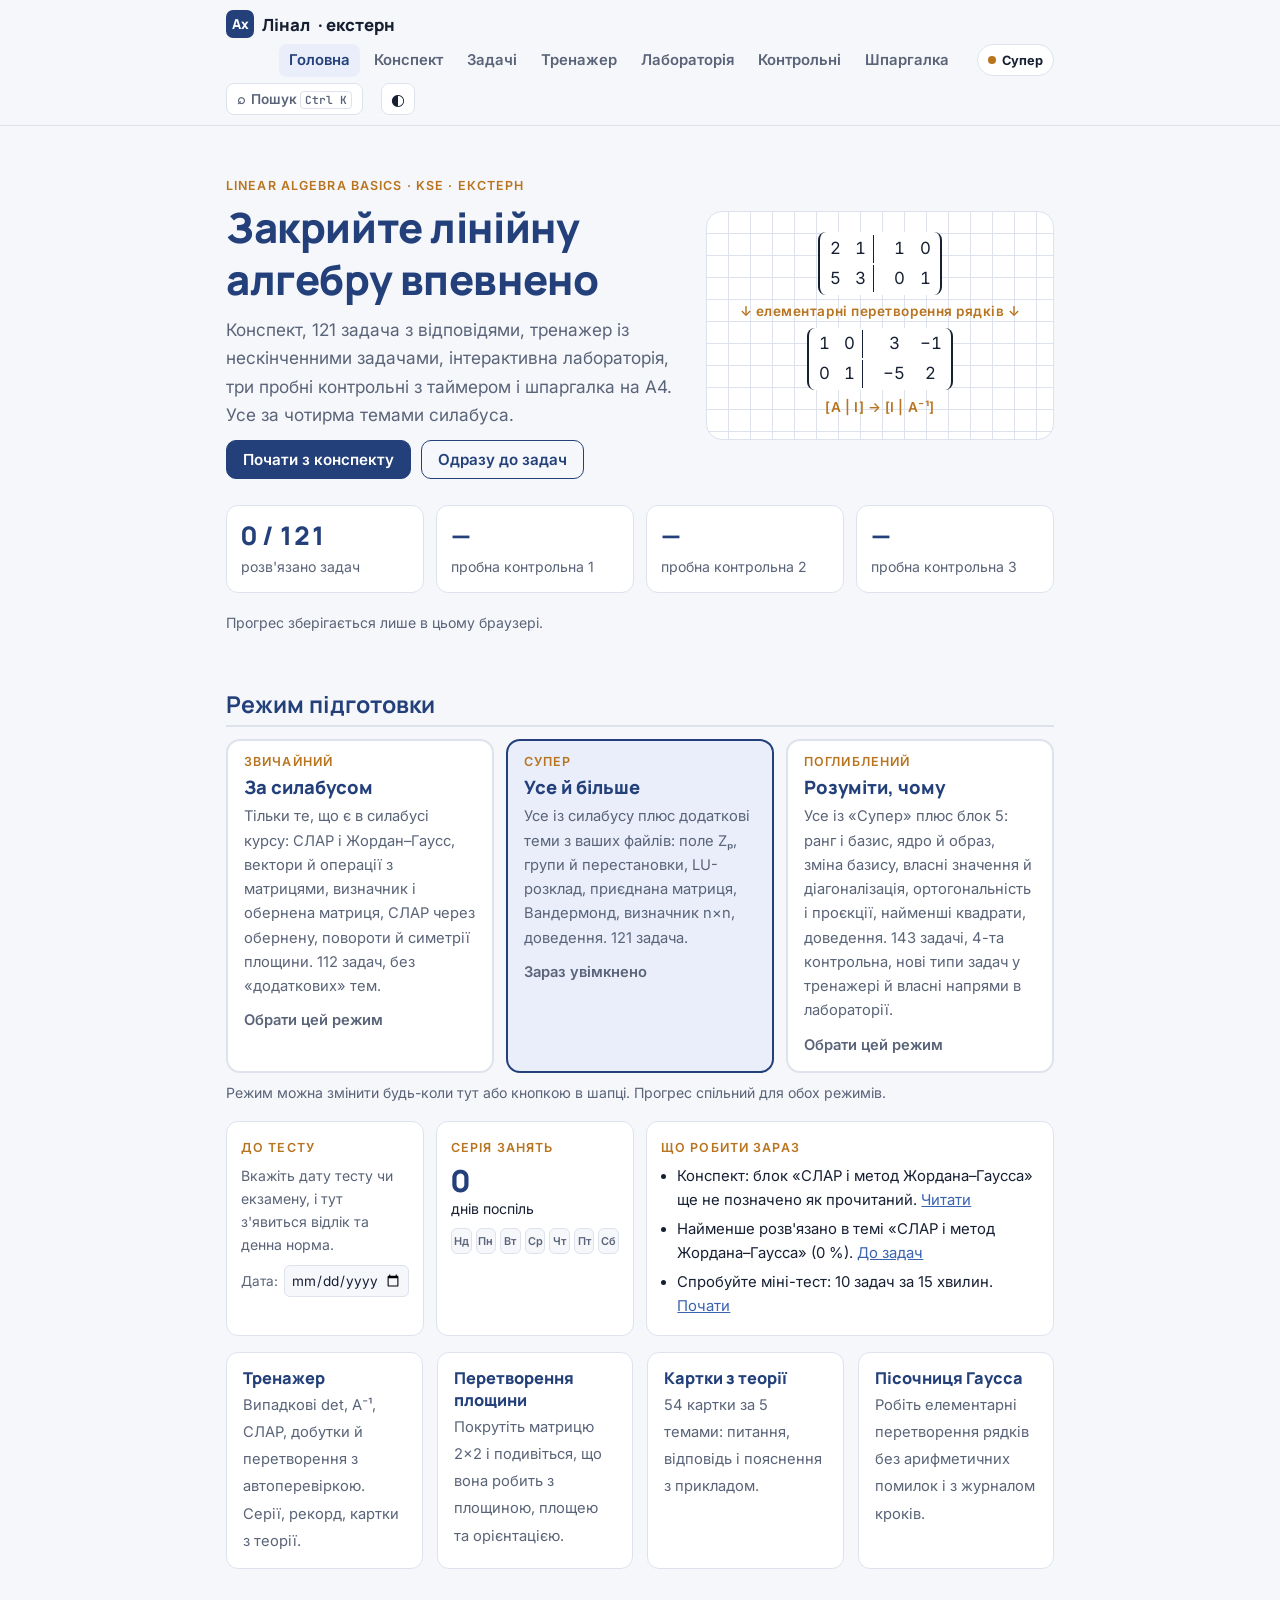
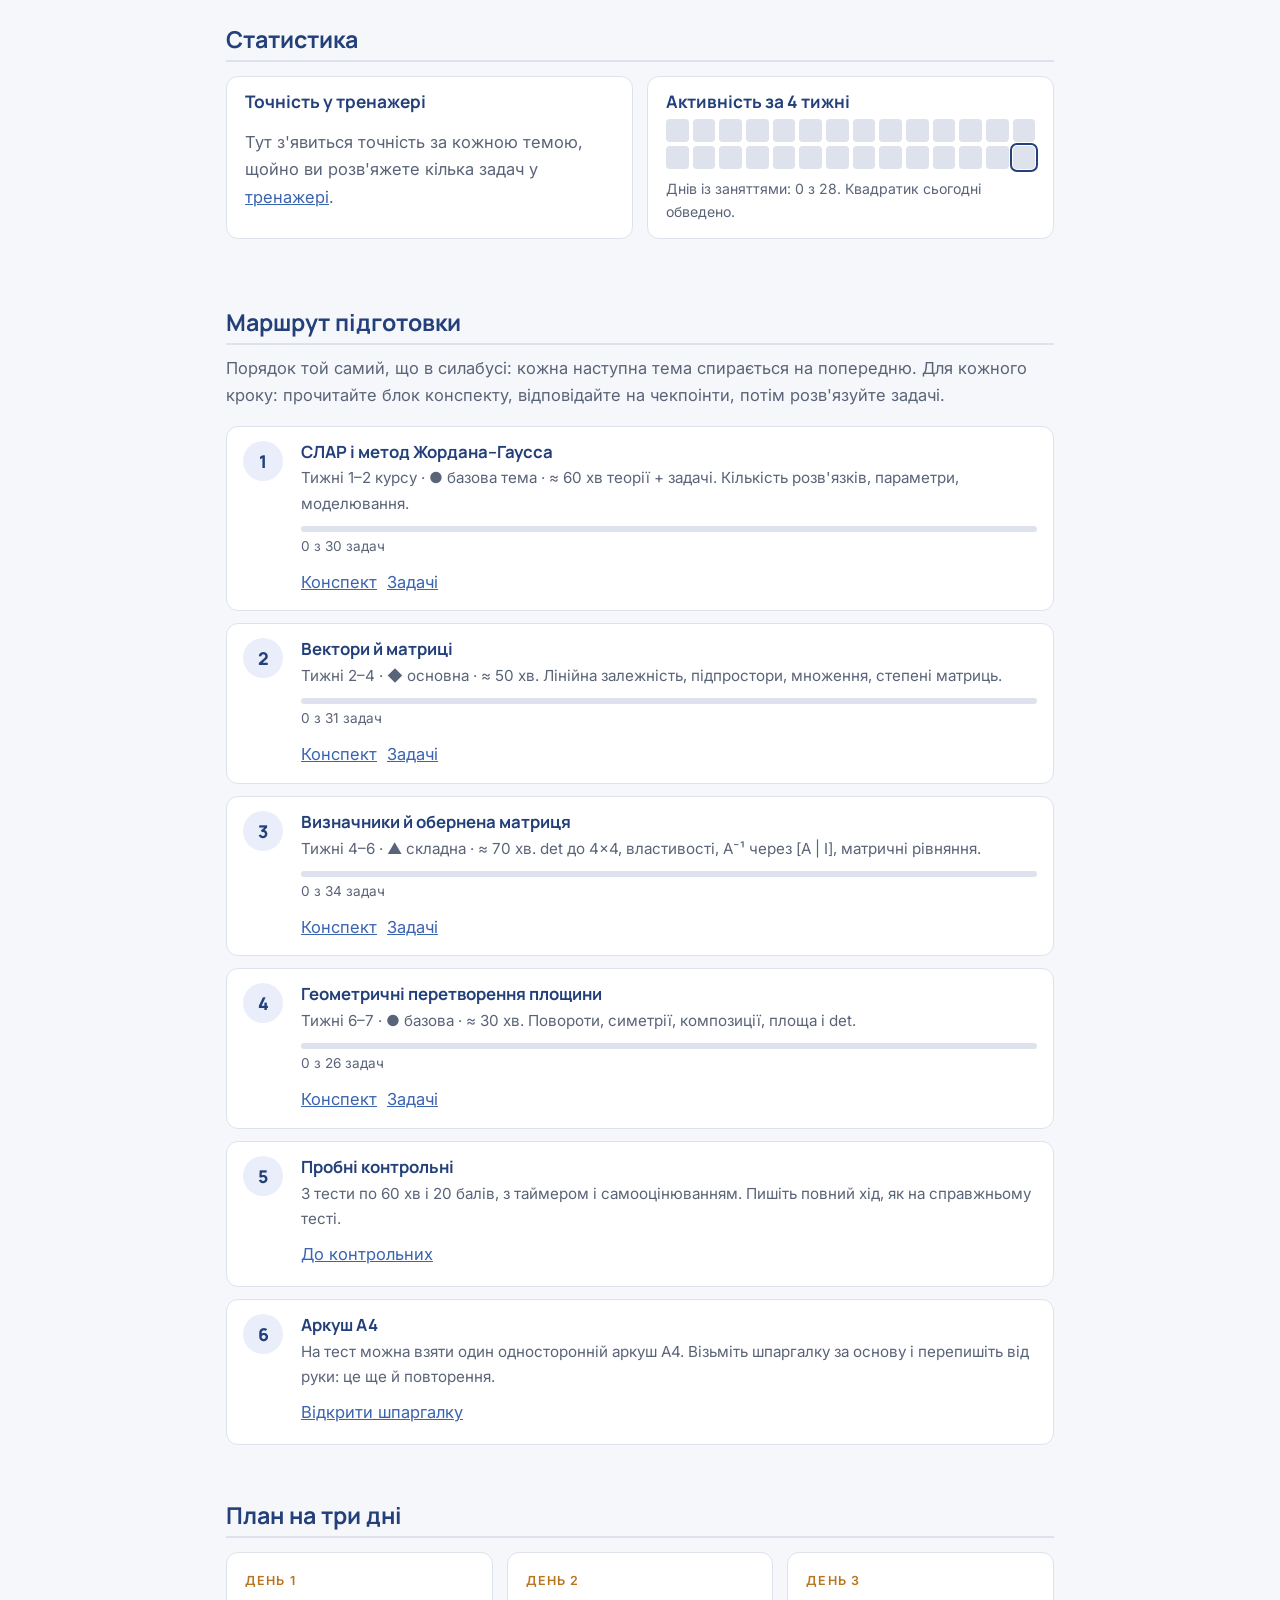
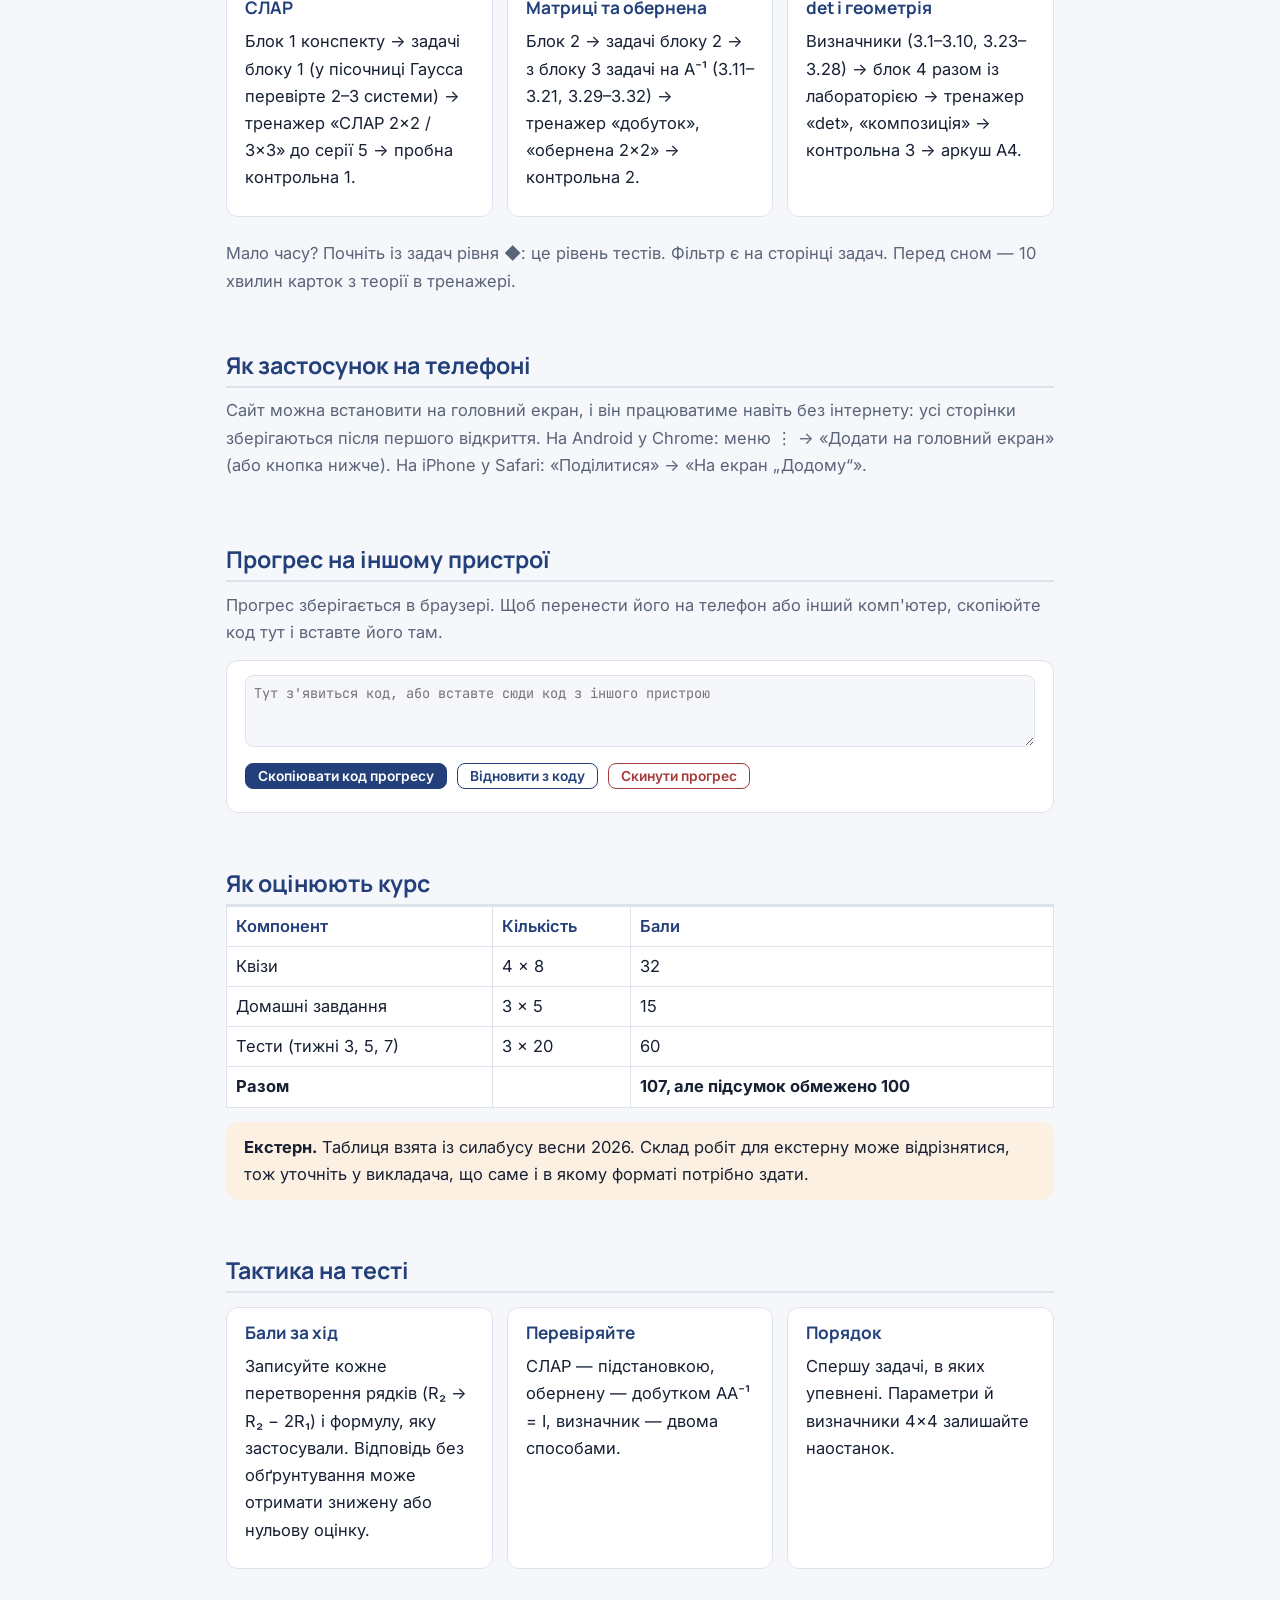
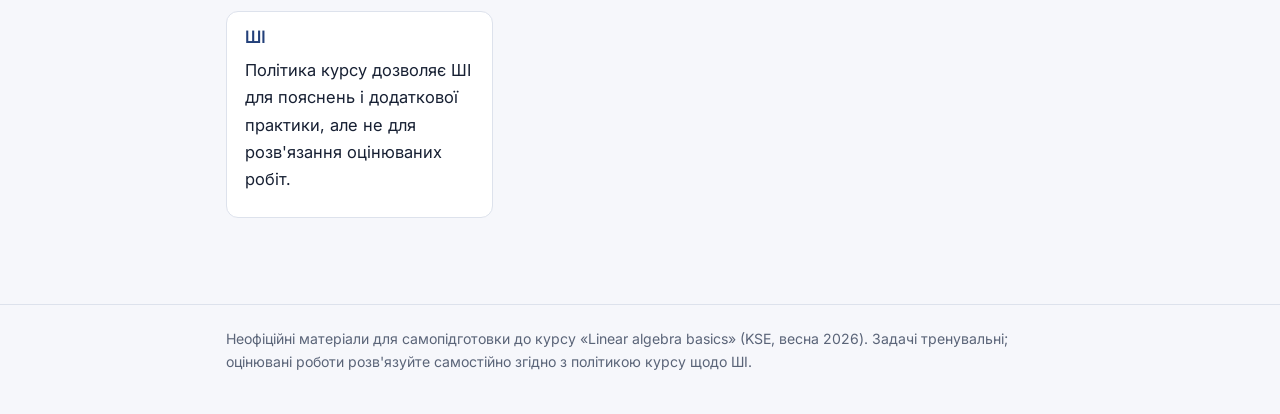
==== commit 6a69aa89: "Third study mode "deep": block 5 (rank, kernel and image, change of basis, eigenvalues, diagonalizat" ====
--- a/index.html
+++ b/index.html
@@ -6,8 +6,17 @@
 <link rel="icon" href="data:image/svg+xml,%3Csvg xmlns='http://www.w3.org/2000/svg' viewBox='0 0 32 32'%3E%3Crect width='32' height='32' rx='7' fill='%2323407a'/%3E%3Ctext x='16' y='22' font-size='15' font-family='sans-serif' font-weight='700' fill='white' text-anchor='middle'%3EAx%3C/text%3E%3C/svg%3E">
 <link rel="preconnect" href="https://fonts.googleapis.com"><link rel="preconnect" href="https://fonts.gstatic.com" crossorigin>
 <link rel="stylesheet" href="https://fonts.googleapis.com/css2?family=Inter:wght@400;600&family=JetBrains+Mono:wght@700&family=Manrope:wght@600;800&display=swap">
-<link rel="stylesheet" href="assets/style.css?v=18">
+<link rel="stylesheet" href="assets/style.css?v=20">
 <script>try{var t=localStorage.getItem("linal-theme");if(t)document.documentElement.setAttribute("data-theme",t)}catch(e){}try{document.documentElement.setAttribute("data-mode",localStorage.getItem("linal-mode")||"super")}catch(e){document.documentElement.setAttribute("data-mode","super")}</script>
+<meta property="og:type" content="website">
+<meta property="og:site_name" content="Лінал · екстерн">
+<meta property="og:title" content="Лінал · екстерн">
+<meta property="og:description" content="Підготовка до закриття курсу лінійної алгебри: конспект, задачі, пробні контрольні, шпаргалка">
+<meta property="og:url" content="https://dexipua.github.io/linal-extern/">
+<meta property="og:image" content="https://dexipua.github.io/linal-extern/assets/icons/icon-512.png">
+<meta property="og:locale" content="uk_UA">
+<meta name="twitter:card" content="summary">
+<link rel="canonical" href="https://dexipua.github.io/linal-extern/">
 <link rel="manifest" href="manifest.webmanifest">
 <link rel="apple-touch-icon" href="assets/icons/apple-touch-icon.png">
 <meta name="theme-color" content="#23407a">
@@ -51,6 +60,11 @@
     <button type="button" class="mode-card" data-setmode="super" id="mode-super">
       <span class="eyebrow">Супер</span><b>Усе й більше</b>
       <span>Усе із силабусу плюс додаткові теми з ваших файлів: поле Zₚ, групи й перестановки, LU-розклад, приєднана матриця, Вандермонд, визначник n×n, доведення. 121 задача.</span>
+      <span class="pick">Обрати цей режим</span><span class="now">Зараз увімкнено</span>
+    </button>
+    <button type="button" class="mode-card" data-setmode="deep" id="mode-deep">
+      <span class="eyebrow">Поглиблений</span><b>Розуміти, чому</b>
+      <span>Усе із «Супер» плюс блок 5: ранг і базис, ядро й образ, зміна базису, власні значення й діагоналізація, ортогональність і проєкції, найменші квадрати, доведення. 143 задачі, 4-та контрольна, нові типи задач у тренажері й власні напрями в лабораторії.</span>
       <span class="pick">Обрати цей режим</span><span class="now">Зараз увімкнено</span>
     </button>
   </div>
@@ -98,6 +112,10 @@
     <p>Тижні 6–7 · ● базова · ≈ 30 хв. Повороти, симетрії, композиції, площа і det.</p>
     <div><div class="meter" data-meter="4" data-total="26"><b></b></div><span class="mut" style="font-size:.85rem" data-mlabel="4"></span></div>
     <div class="row"><a href="material.html#b4">Конспект</a><a href="problems.html#b4">Задачі</a></div></li>
+  <li data-d="1"><h3>Поглиблено: структура лінійної алгебри</h3>
+    <p>Режим «Поглиблений» · ▲ поза курсом · ≈ 90 хв. Ранг і базис, ядро й образ, власні значення, діагоналізація, ортогональність, найменші квадрати, доведення.</p>
+    <div><div class="meter" data-meter="5" data-total="22"><b></b></div><span class="mut" style="font-size:.85rem" data-mlabel="5"></span></div>
+    <div class="row"><a href="material.html#b5">Конспект</a><a href="problems.html#b5">Задачі</a><a href="tests.html#k4">Контрольна 4</a></div></li>
   <li><h3>Пробні контрольні</h3>
     <p>3 тести по 60 хв і 20 балів, з таймером і самооцінюванням. Пишіть повний хід, як на справжньому тесті.</p>
     <div class="row"><a href="tests.html">До контрольних</a></div></li>
@@ -146,5 +164,5 @@
 
 </div></main>
 <footer><div class="wrap">Неофіційні матеріали для самопідготовки до курсу «Linear algebra basics» (KSE, весна 2026). Задачі тренувальні; оцінювані роботи розв'язуйте самостійно згідно з політикою курсу щодо ШІ.</div></footer>
-<script src="assets/app.js?v=18"></script><script src="assets/search.js?v=18"></script>
+<script src="assets/app.js?v=20"></script><script src="assets/search.js?v=20"></script>
 </body></html>
--- a/assets/style.css
+++ b/assets/style.css
@@ -424,3 +424,14 @@
 .heat i.on{background:var(--l1)}
 .heat i.today{outline:2px solid var(--acc);outline-offset:1px}
 @media (max-width:760px){.bar-row{grid-template-columns:minmax(0,7.5em) minmax(0,1fr) auto}}
+
+.nf{padding-block:8vh 6vh;max-width:60ch}
+.nf h1{font-size:clamp(2rem,6vw,3.2rem)}
+
+/* ===================== deep mode ===================== */
+html:not([data-mode="deep"]) [data-d]{display:none!important}
+.mode-btn.deep .md{background:var(--acc2)}
+.mode-grid{grid-template-columns:repeat(3,minmax(0,1fr))}
+@media (max-width:900px){.mode-grid{grid-template-columns:1fr}}
+html[data-mode="deep"] .p[data-x] .ph .n::after{content:"поза силабусом";margin-left:8px;font:600 .7rem var(--fb);letter-spacing:.03em;padding:1px 7px;border-radius:999px;color:var(--hi);border:1px dashed var(--hi);vertical-align:2px}
+html[data-mode="deep"] .p[data-d] .ph .n::after{content:"поглиблено";margin-left:8px;font:600 .7rem var(--fb);letter-spacing:.03em;padding:1px 7px;border-radius:999px;color:var(--acc2);border:1px dashed var(--acc2);vertical-align:2px}
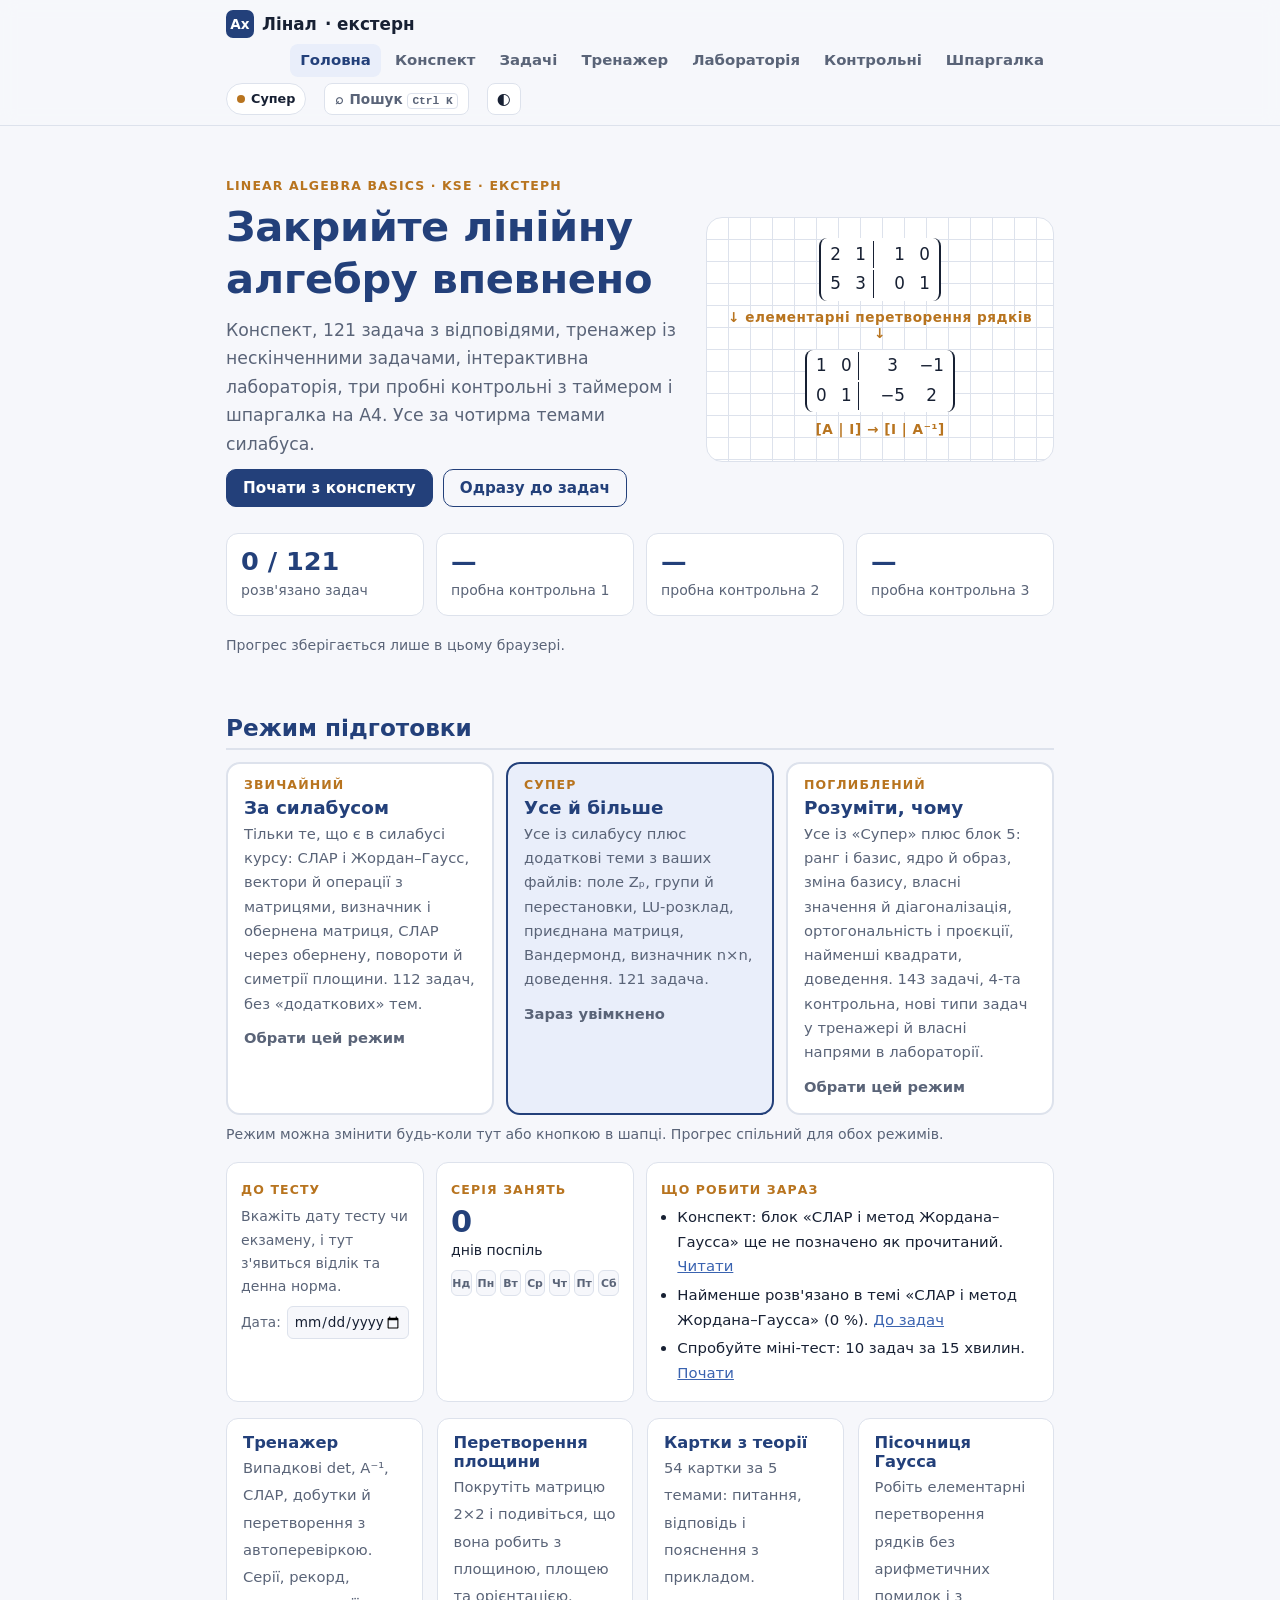
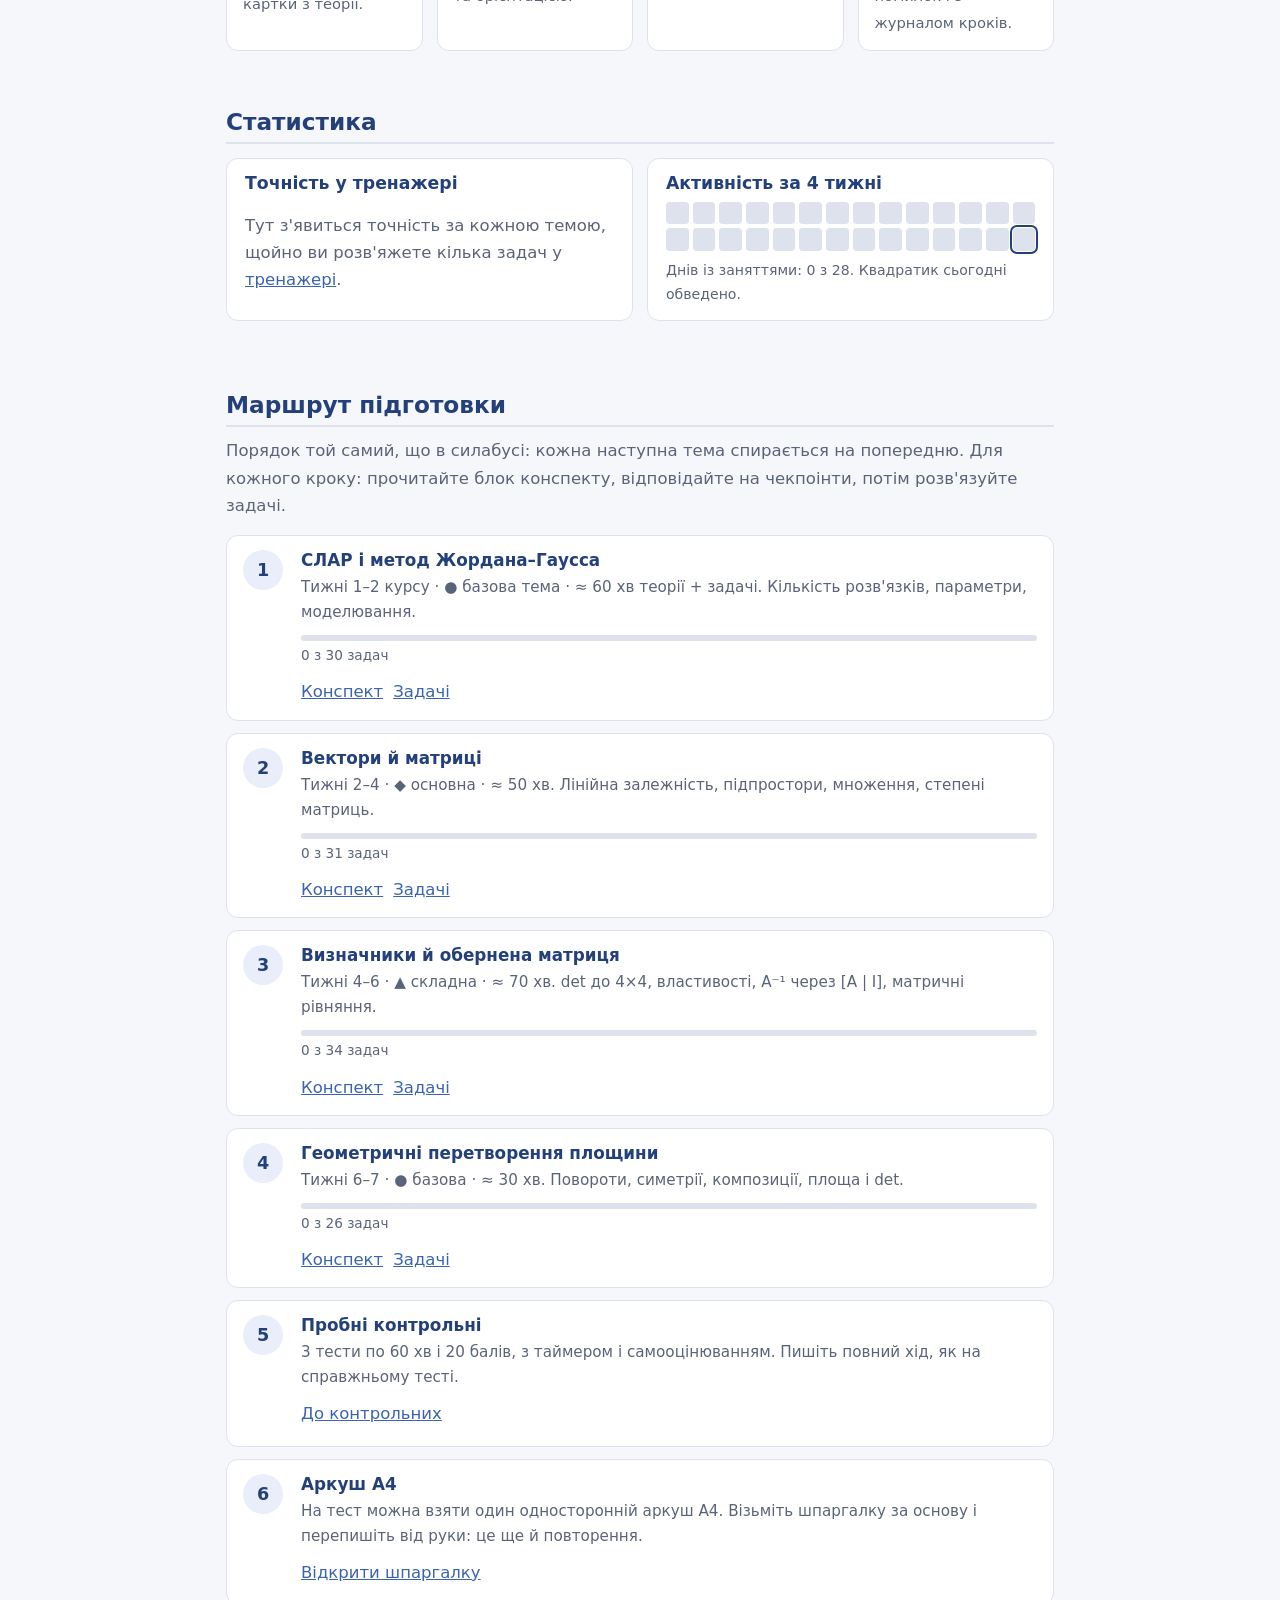
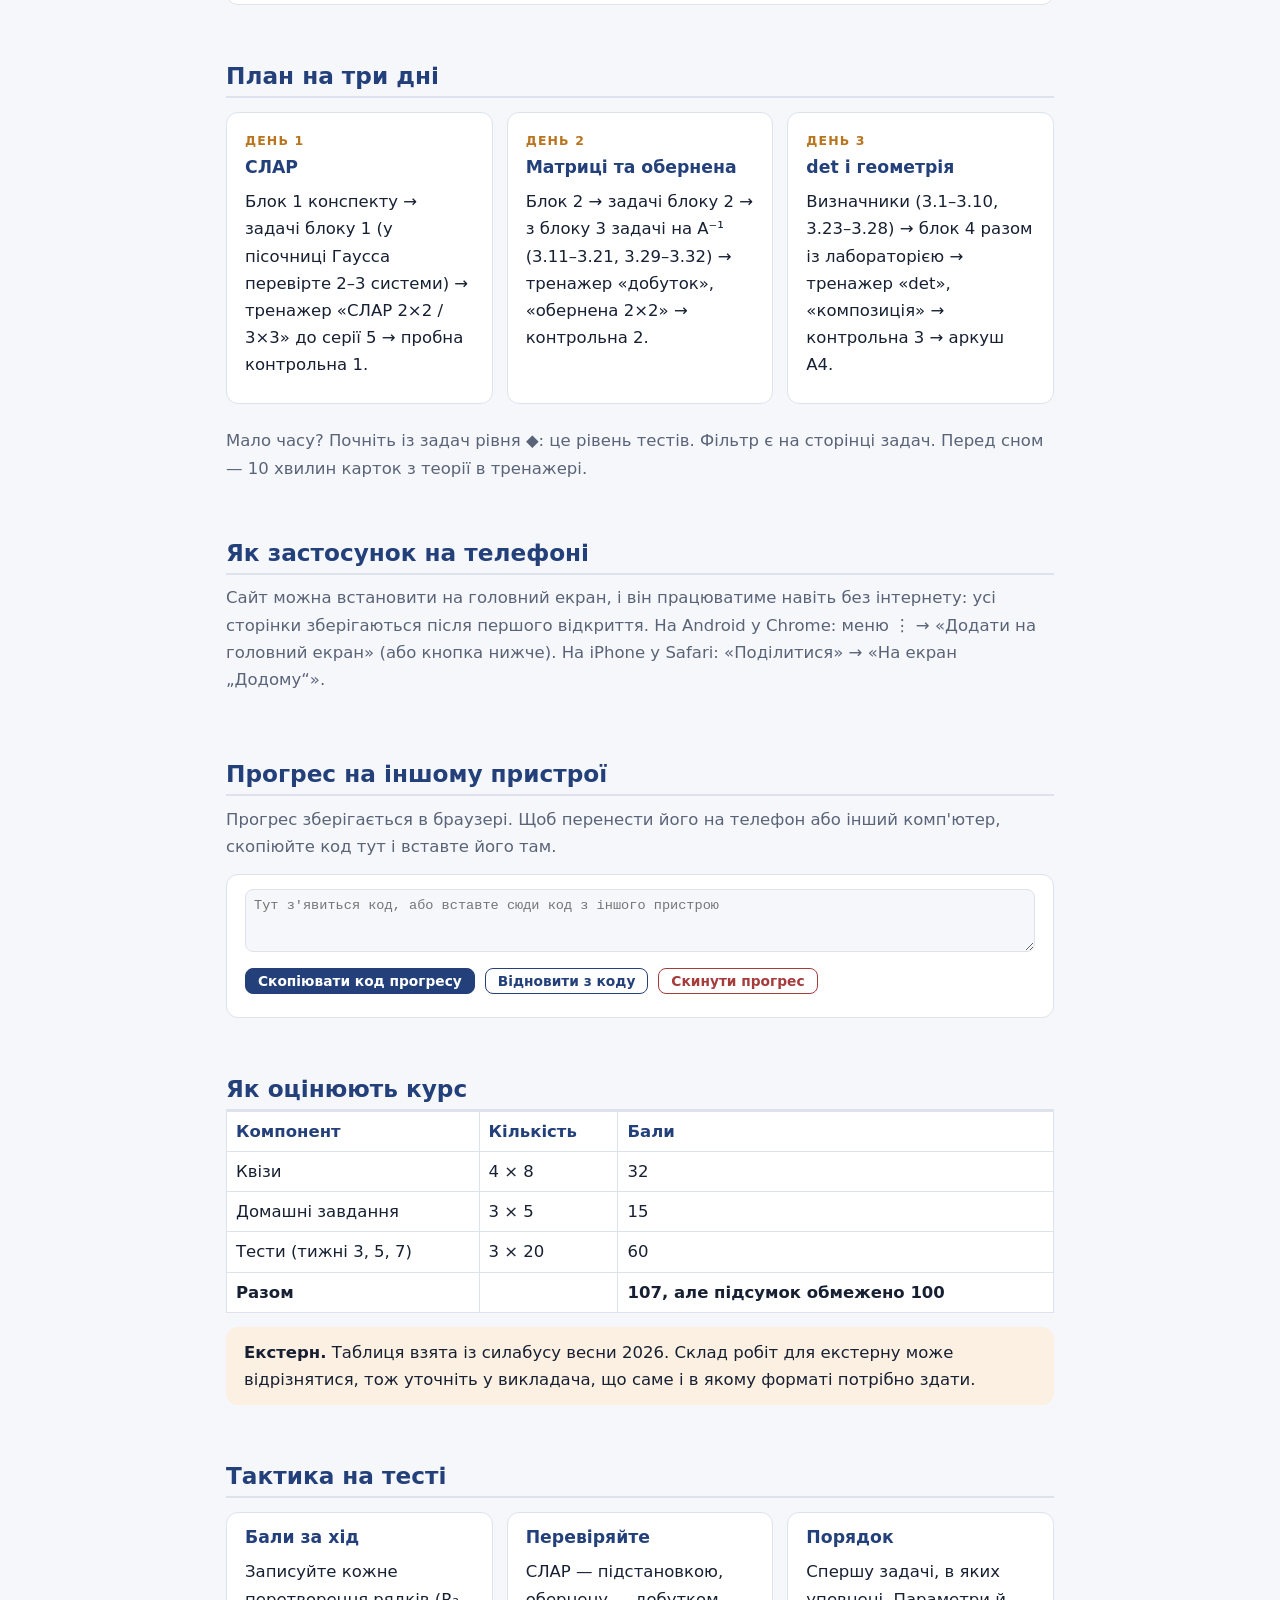
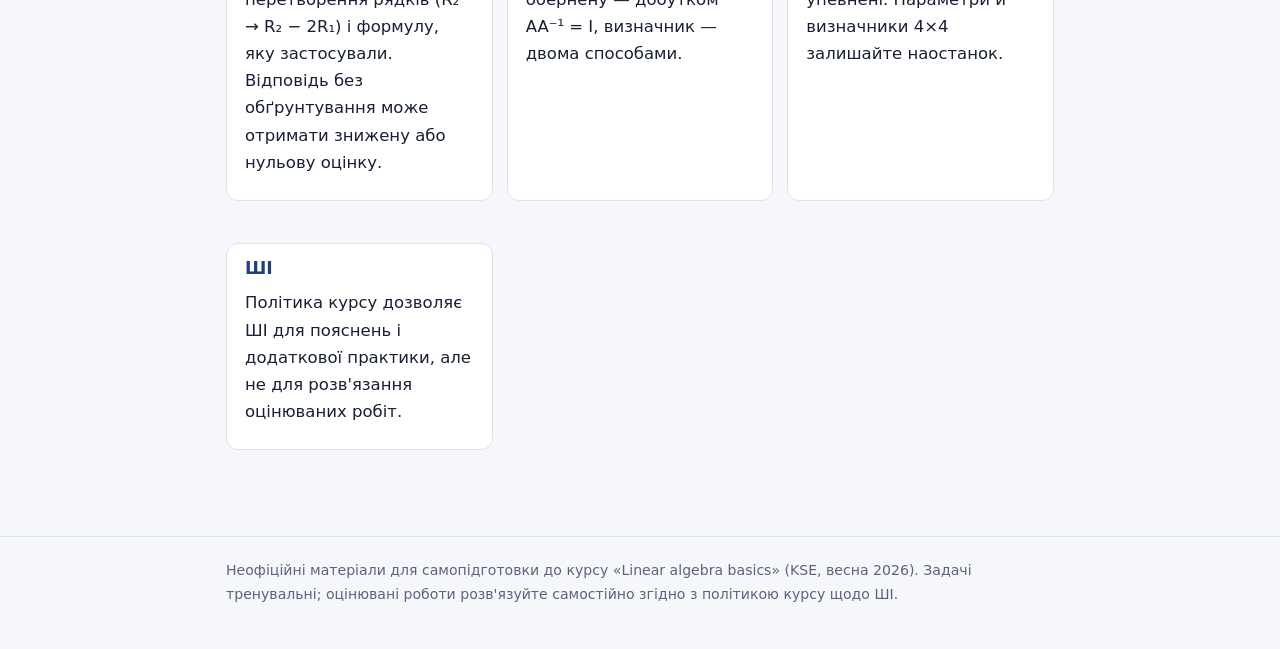
==== commit d2816d25: "Security hardening: validate imported progress codes, coerce stored stats before rendering, add Cont" ====
--- a/index.html
+++ b/index.html
@@ -1,12 +1,14 @@
 <!doctype html>
 <html lang="uk"><head><meta charset="utf-8">
+<meta http-equiv="Content-Security-Policy" content="default-src 'self'; script-src 'self' 'sha256-HQ9kzVjKcI8MHDwqeMI5WxNUyQovLOeMaCUZct860l4='; style-src 'self' 'unsafe-inline' https://fonts.googleapis.com; font-src https://fonts.gstatic.com; img-src 'self' data:; connect-src 'self'; manifest-src 'self'; worker-src 'self'; base-uri 'self'; form-action 'none'; object-src 'none'">
+
 <meta name="viewport" content="width=device-width, initial-scale=1, viewport-fit=cover">
 <title>Лінал · екстерн</title>
 <meta name="description" content="Підготовка до закриття курсу лінійної алгебри: конспект, задачі, пробні контрольні, шпаргалка">
 <link rel="icon" href="data:image/svg+xml,%3Csvg xmlns='http://www.w3.org/2000/svg' viewBox='0 0 32 32'%3E%3Crect width='32' height='32' rx='7' fill='%2323407a'/%3E%3Ctext x='16' y='22' font-size='15' font-family='sans-serif' font-weight='700' fill='white' text-anchor='middle'%3EAx%3C/text%3E%3C/svg%3E">
 <link rel="preconnect" href="https://fonts.googleapis.com"><link rel="preconnect" href="https://fonts.gstatic.com" crossorigin>
 <link rel="stylesheet" href="https://fonts.googleapis.com/css2?family=Inter:wght@400;600&family=JetBrains+Mono:wght@700&family=Manrope:wght@600;800&display=swap">
-<link rel="stylesheet" href="assets/style.css?v=20">
+<link rel="stylesheet" href="assets/style.css?v=21">
 <script>try{var t=localStorage.getItem("linal-theme");if(t)document.documentElement.setAttribute("data-theme",t)}catch(e){}try{document.documentElement.setAttribute("data-mode",localStorage.getItem("linal-mode")||"super")}catch(e){document.documentElement.setAttribute("data-mode","super")}</script>
 <meta property="og:type" content="website">
 <meta property="og:site_name" content="Лінал · екстерн">
@@ -164,5 +166,5 @@
 
 </div></main>
 <footer><div class="wrap">Неофіційні матеріали для самопідготовки до курсу «Linear algebra basics» (KSE, весна 2026). Задачі тренувальні; оцінювані роботи розв'язуйте самостійно згідно з політикою курсу щодо ШІ.</div></footer>
-<script src="assets/app.js?v=20"></script><script src="assets/search.js?v=20"></script>
+<script src="assets/app.js?v=21"></script><script src="assets/search.js?v=21"></script>
 </body></html>
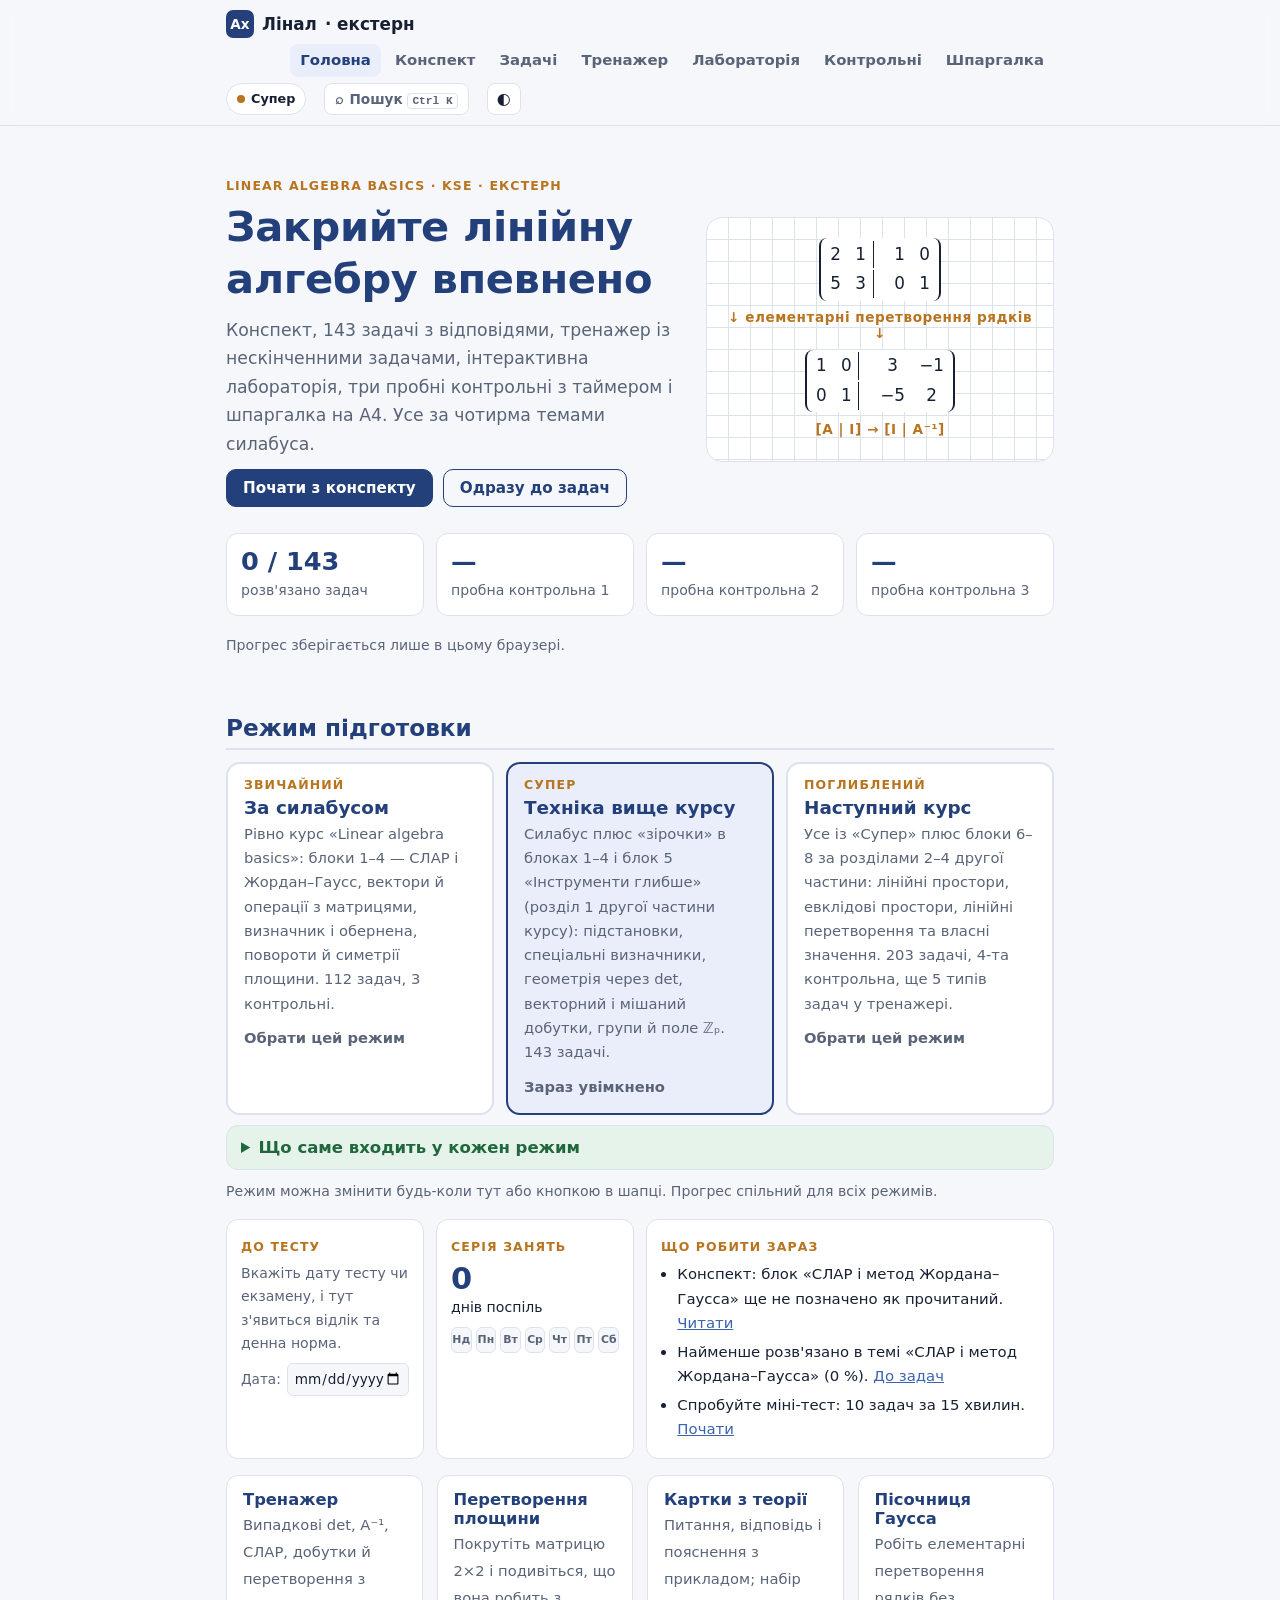
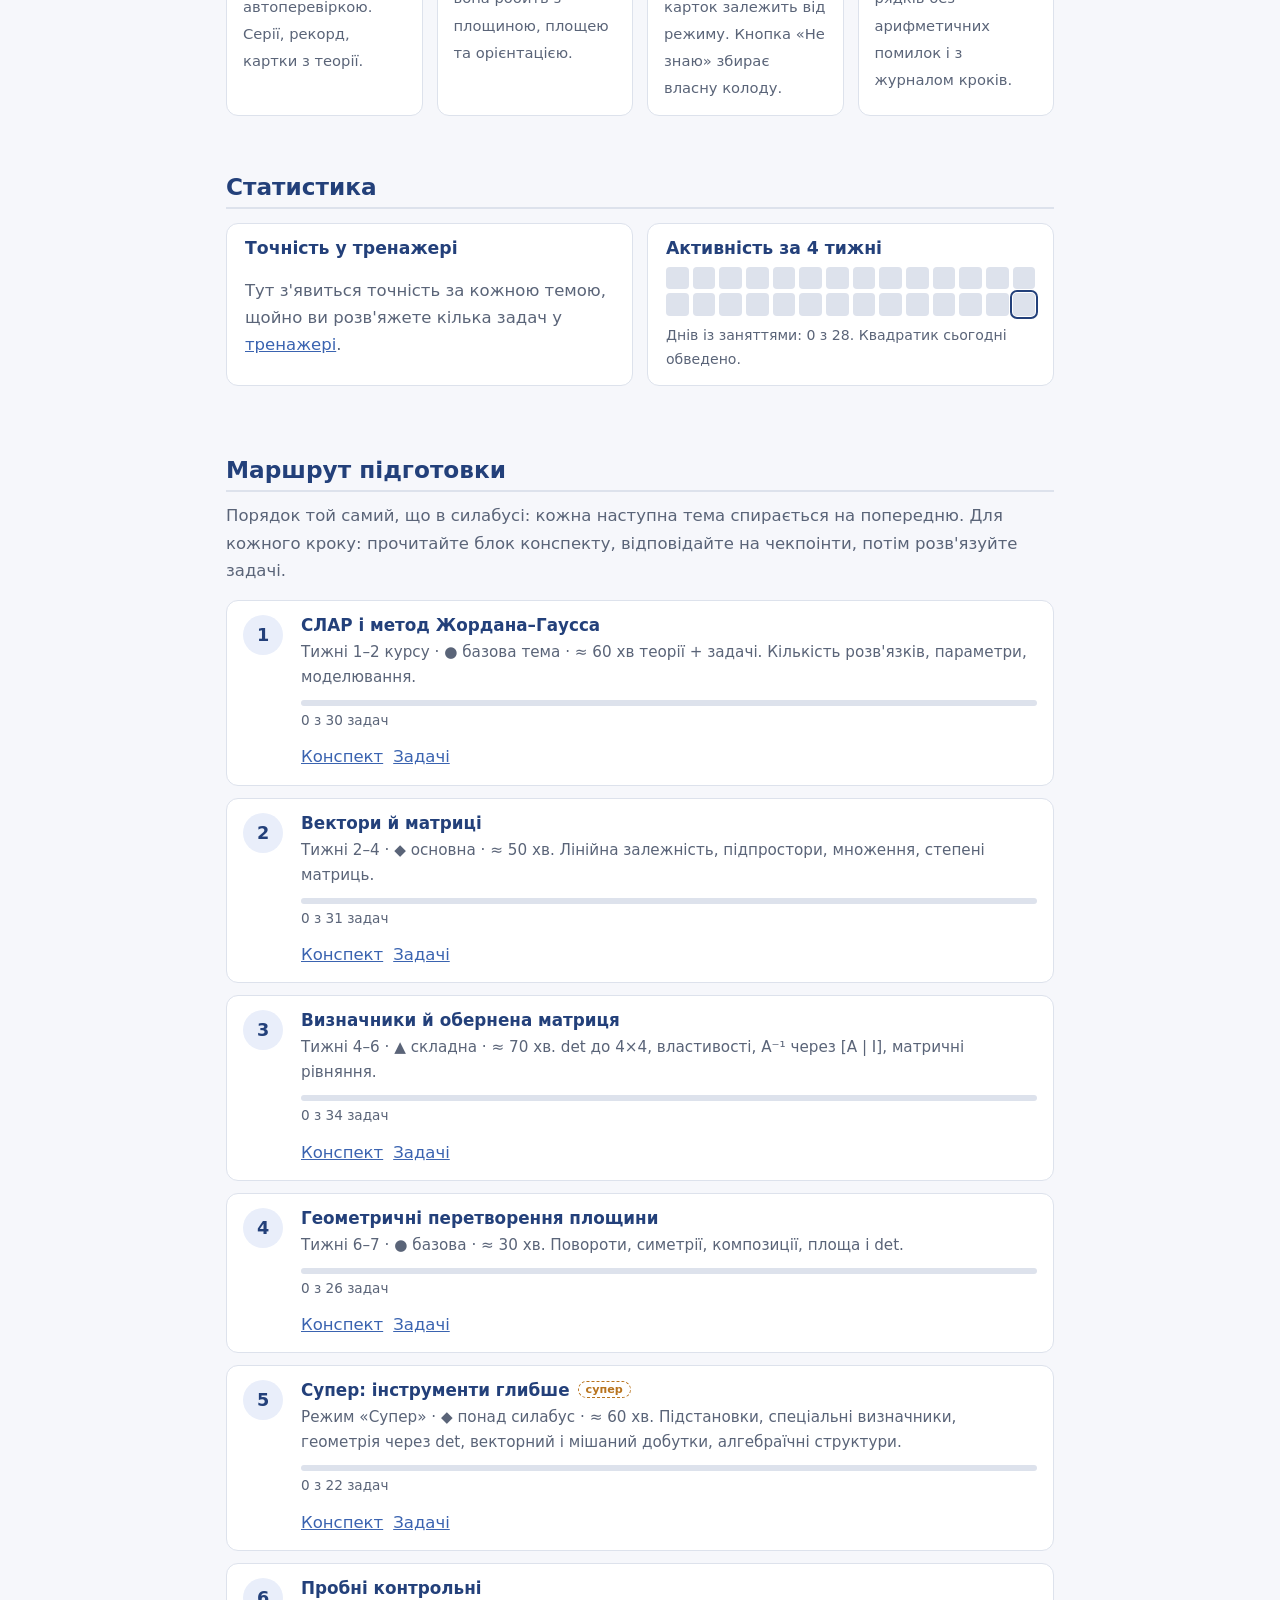
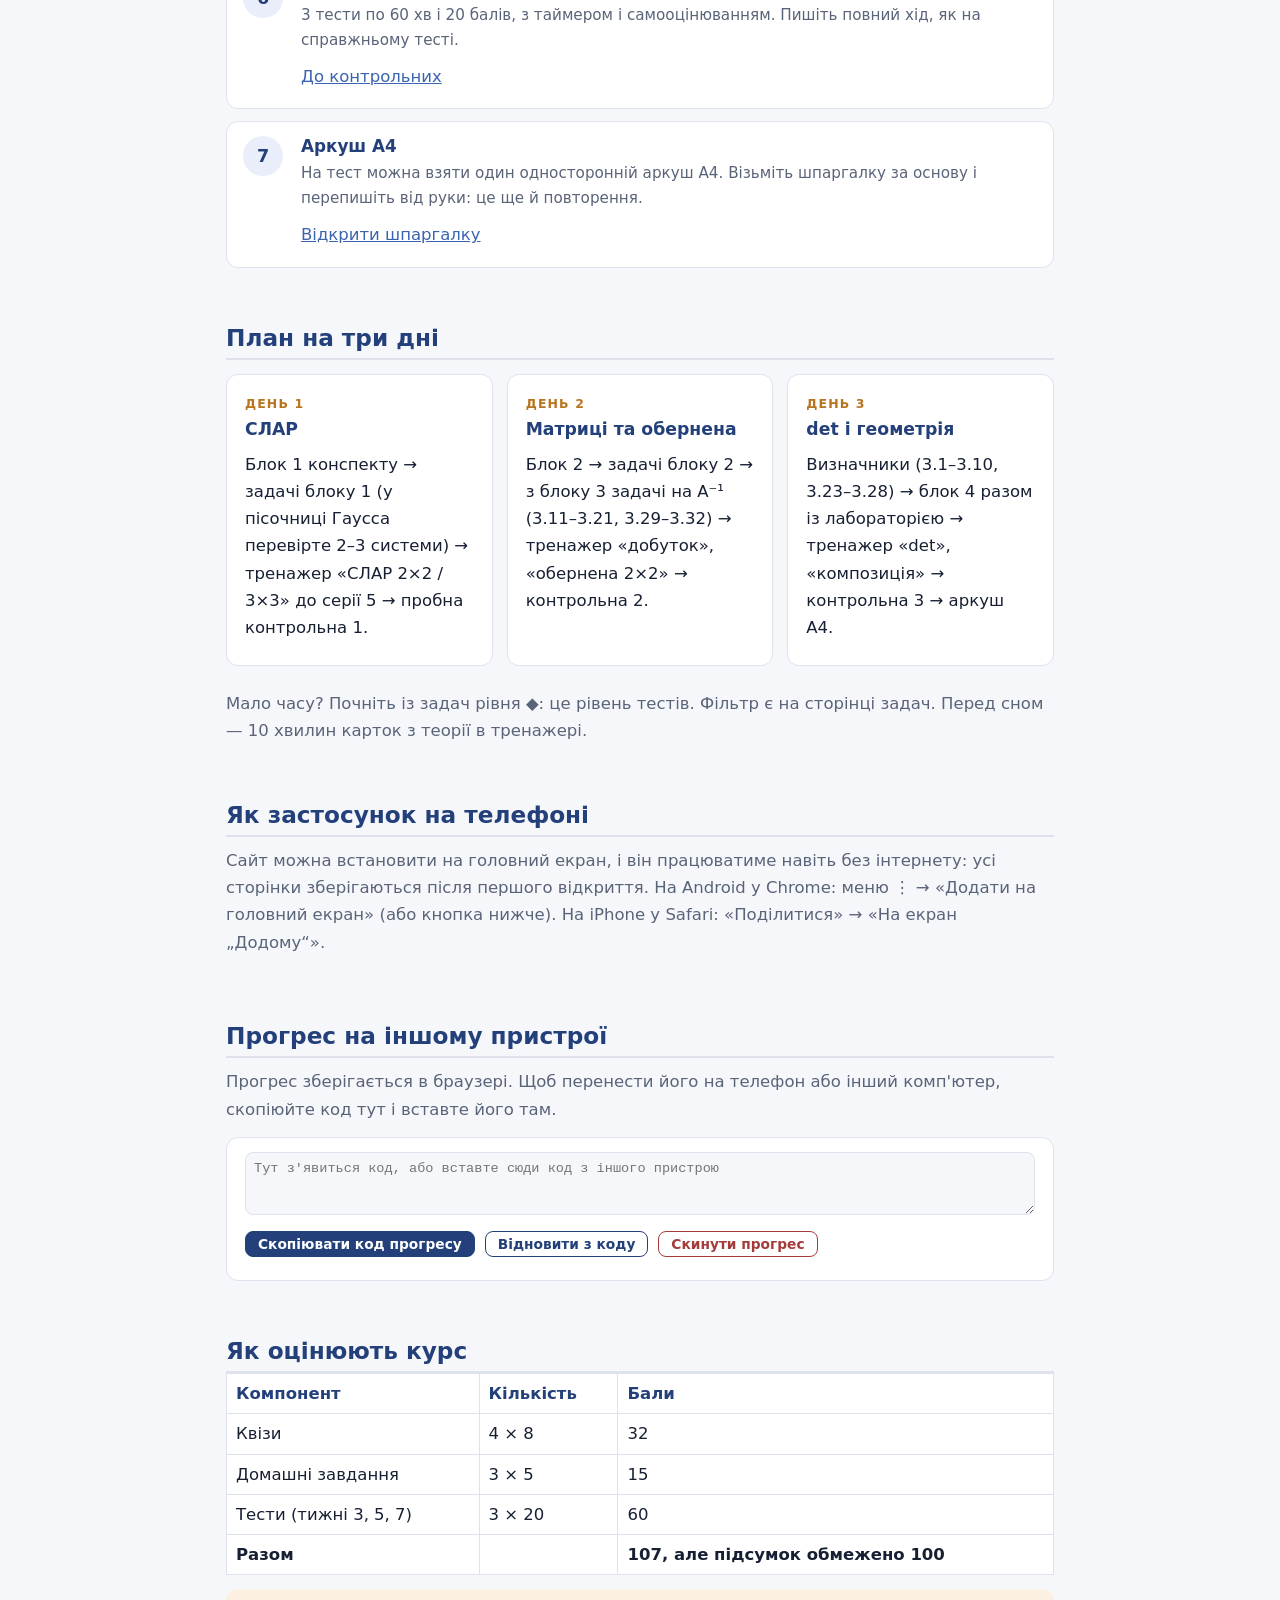
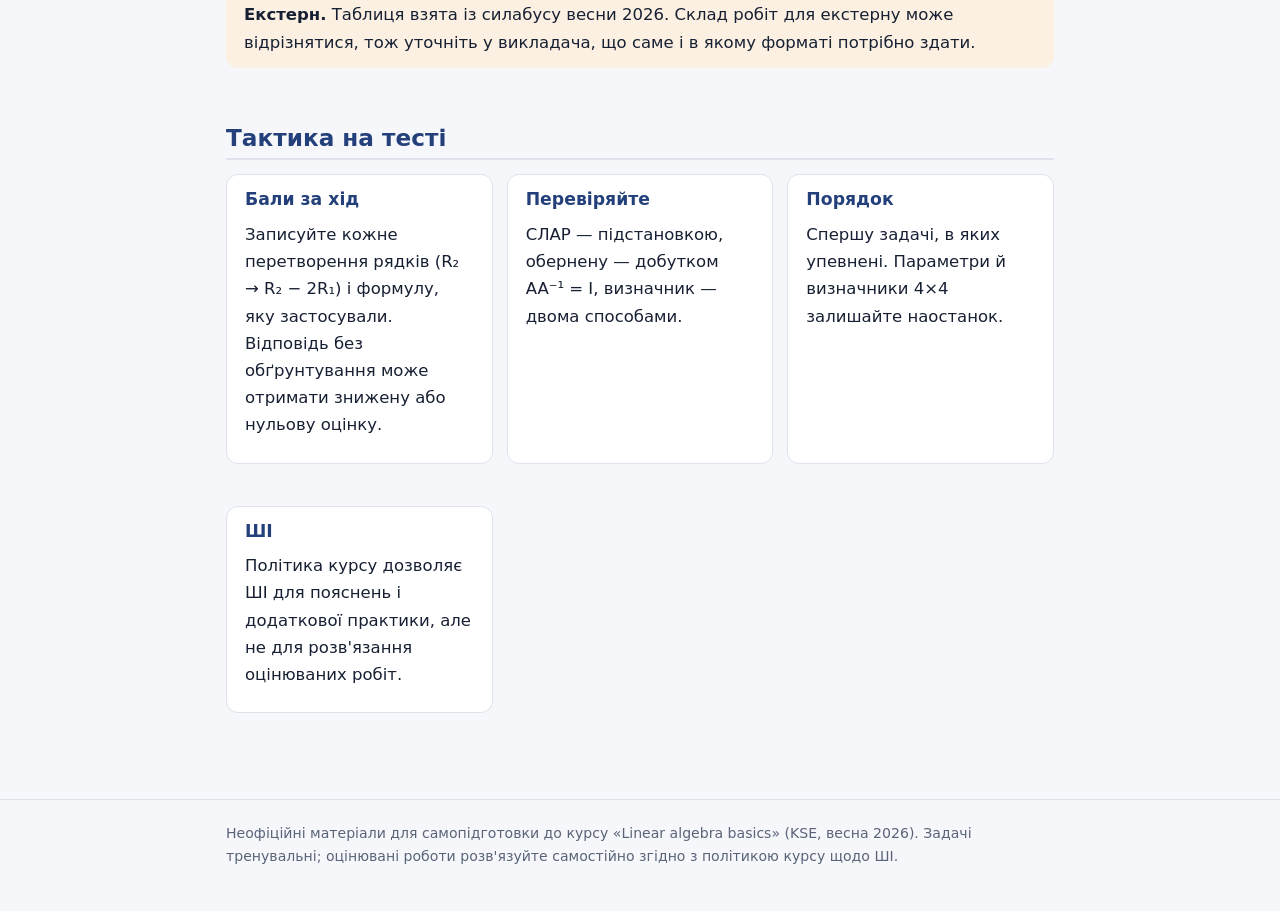
==== commit 31e7f032: "Rebuild the three study modes around the course structure Syllabus mode keeps blocks 1-4. "Super" ad" ====
--- a/index.html
+++ b/index.html
@@ -8,7 +8,7 @@
 <link rel="icon" href="data:image/svg+xml,%3Csvg xmlns='http://www.w3.org/2000/svg' viewBox='0 0 32 32'%3E%3Crect width='32' height='32' rx='7' fill='%2323407a'/%3E%3Ctext x='16' y='22' font-size='15' font-family='sans-serif' font-weight='700' fill='white' text-anchor='middle'%3EAx%3C/text%3E%3C/svg%3E">
 <link rel="preconnect" href="https://fonts.googleapis.com"><link rel="preconnect" href="https://fonts.gstatic.com" crossorigin>
 <link rel="stylesheet" href="https://fonts.googleapis.com/css2?family=Inter:wght@400;600&family=JetBrains+Mono:wght@700&family=Manrope:wght@600;800&display=swap">
-<link rel="stylesheet" href="assets/style.css?v=21">
+<link rel="stylesheet" href="assets/style.css?v=22">
 <script>try{var t=localStorage.getItem("linal-theme");if(t)document.documentElement.setAttribute("data-theme",t)}catch(e){}try{document.documentElement.setAttribute("data-mode",localStorage.getItem("linal-mode")||"super")}catch(e){document.documentElement.setAttribute("data-mode","super")}</script>
 <meta property="og:type" content="website">
 <meta property="og:site_name" content="Лінал · екстерн">
@@ -56,21 +56,35 @@
   <div class="mode-grid">
     <button type="button" class="mode-card" data-setmode="normal" id="mode-normal">
       <span class="eyebrow">Звичайний</span><b>За силабусом</b>
-      <span>Тільки те, що є в силабусі курсу: СЛАР і Жордан–Гаусс, вектори й операції з матрицями, визначник і обернена матриця, СЛАР через обернену, повороти й симетрії площини. 112 задач, без «додаткових» тем.</span>
+      <span>Рівно курс «Linear algebra basics»: блоки 1–4 — СЛАР і Жордан–Гаусс, вектори й операції з матрицями, визначник і обернена, повороти й симетрії площини. 112 задач, 3 контрольні.</span>
       <span class="pick">Обрати цей режим</span><span class="now">Зараз увімкнено</span>
     </button>
     <button type="button" class="mode-card" data-setmode="super" id="mode-super">
-      <span class="eyebrow">Супер</span><b>Усе й більше</b>
-      <span>Усе із силабусу плюс додаткові теми з ваших файлів: поле Zₚ, групи й перестановки, LU-розклад, приєднана матриця, Вандермонд, визначник n×n, доведення. 121 задача.</span>
+      <span class="eyebrow">Супер</span><b>Техніка вище курсу</b>
+      <span>Силабус плюс «зірочки» в блоках 1–4 і блок 5 «Інструменти глибше» (розділ 1 другої частини курсу): підстановки, спеціальні визначники, геометрія через det, векторний і мішаний добутки, групи й поле ℤₚ. 143 задачі.</span>
       <span class="pick">Обрати цей режим</span><span class="now">Зараз увімкнено</span>
     </button>
     <button type="button" class="mode-card" data-setmode="deep" id="mode-deep">
-      <span class="eyebrow">Поглиблений</span><b>Розуміти, чому</b>
-      <span>Усе із «Супер» плюс блок 5: ранг і базис, ядро й образ, зміна базису, власні значення й діагоналізація, ортогональність і проєкції, найменші квадрати, доведення. 143 задачі, 4-та контрольна, нові типи задач у тренажері й власні напрями в лабораторії.</span>
+      <span class="eyebrow">Поглиблений</span><b>Наступний курс</b>
+      <span>Усе із «Супер» плюс блоки 6–8 за розділами 2–4 другої частини: лінійні простори, евклідові простори, лінійні перетворення та власні значення. 203 задачі, 4-та контрольна, ще 5 типів задач у тренажері.</span>
       <span class="pick">Обрати цей режим</span><span class="now">Зараз увімкнено</span>
     </button>
   </div>
-  <p class="mut" style="font-size:.88rem">Режим можна змінити будь-коли тут або кнопкою в шапці. Прогрес спільний для обох режимів.</p>
+  <details class="chk mmap-d"><summary>Що саме входить у кожен режим</summary>
+  <div class="sc"><table class="mmap">
+  <tr><th>Матеріал</th><th>Силабус</th><th>Супер</th><th>Поглиблений</th></tr>
+  <tr><td><b>Блоки 1–4.</b> СЛАР, матриці, визначники й обернена, перетворення площини</td><td>✓</td><td>✓</td><td>✓</td></tr>
+  <tr><td>«Зірочки» в блоках 1–4: приєднана матриця, Вандермонд, визначники n×n, доведення</td><td>—</td><td>✓</td><td>✓</td></tr>
+  <tr><td><b>Блок 5.</b> Підстановки й парність, спеціальні визначники, геометрія через det, векторний і мішаний добутки, групи, ℤₚ, LU</td><td>—</td><td>✓</td><td>✓</td></tr>
+  <tr><td><b>Блок 6.</b> Лінійні простори: базис і розмірність, матриця переходу, ранг, чотири основні простори, суми й перетини, простори над ℤ₂</td><td>—</td><td>—</td><td>✓</td></tr>
+  <tr><td><b>Блок 7.</b> Евклідові простори: скалярний добуток, Коші–Буняковський, Грам–Шмідт, ортогональне доповнення, відстані й кути, найменші квадрати</td><td>—</td><td>—</td><td>✓</td></tr>
+  <tr><td><b>Блок 8.</b> Лінійні перетворення: матриця оператора, подібність, ядро й образ, власні значення, діагоналізація, головні осі</td><td>—</td><td>—</td><td>✓</td></tr>
+  <tr><td>Задачі</td><td>112</td><td>143</td><td>203</td></tr>
+  <tr><td>Пробні контрольні</td><td>3</td><td>3</td><td>4</td></tr>
+  <tr><td>Типи задач у тренажері</td><td>13</td><td>16</td><td>21</td></tr>
+  <tr><td>Картки з теорії</td><td>52</td><td>63</td><td>92</td></tr>
+  </table></div></details>
+  <p class="mut" style="font-size:.88rem">Режим можна змінити будь-коли тут або кнопкою в шапці. Прогрес спільний для всіх режимів.</p>
 </section>
 
 <div class="dash" id="dash">
@@ -82,7 +96,7 @@
 <div class="tools-grid">
   <a href="trainer.html"><b>Тренажер</b><span>Випадкові det, A⁻¹, СЛАР, добутки й перетворення з автоперевіркою. Серії, рекорд, картки з теорії.</span></a>
   <a href="lab.html#viz"><b>Перетворення площини</b><span>Покрутіть матрицю 2×2 і подивіться, що вона робить з площиною, площею та орієнтацією.</span></a>
-  <a href="trainer.html#cards"><b>Картки з теорії</b><span>54 картки за 5 темами: питання, відповідь і пояснення з прикладом.</span></a>
+  <a href="trainer.html#cards"><b>Картки з теорії</b><span>Питання, відповідь і пояснення з прикладом; набір карток залежить від режиму. Кнопка «Не знаю» збирає власну колоду.</span></a>
   <a href="lab.html#rows-sec"><b>Пісочниця Гаусса</b><span>Робіть елементарні перетворення рядків без арифметичних помилок і з журналом кроків.</span></a>
 </div>
 
@@ -114,10 +128,22 @@
     <p>Тижні 6–7 · ● базова · ≈ 30 хв. Повороти, симетрії, композиції, площа і det.</p>
     <div><div class="meter" data-meter="4" data-total="26"><b></b></div><span class="mut" style="font-size:.85rem" data-mlabel="4"></span></div>
     <div class="row"><a href="material.html#b4">Конспект</a><a href="problems.html#b4">Задачі</a></div></li>
-  <li data-d="1"><h3>Поглиблено: структура лінійної алгебри</h3>
-    <p>Режим «Поглиблений» · ▲ поза курсом · ≈ 90 хв. Ранг і базис, ядро й образ, власні значення, діагоналізація, ортогональність, найменші квадрати, доведення.</p>
+  <li data-x="1"><h3>Супер: інструменти глибше</h3>
+    <p>Режим «Супер» · ◆ понад силабус · ≈ 60 хв. Підстановки, спеціальні визначники, геометрія через det, векторний і мішаний добутки, алгебраїчні структури.</p>
     <div><div class="meter" data-meter="5" data-total="22"><b></b></div><span class="mut" style="font-size:.85rem" data-mlabel="5"></span></div>
-    <div class="row"><a href="material.html#b5">Конспект</a><a href="problems.html#b5">Задачі</a><a href="tests.html#k4">Контрольна 4</a></div></li>
+    <div class="row"><a href="material.html#b5">Конспект</a><a href="problems.html#b5">Задачі</a></div></li>
+  <li data-d="1"><h3>Лінійні простори</h3>
+    <p>Режим «Поглиблений» · ▲ розділ 2 курсу · ≈ 80 хв. Базис, розмірність, матриця переходу, ранг, основні простори, суми й перетини.</p>
+    <div><div class="meter" data-meter="6" data-total="21"><b></b></div><span class="mut" style="font-size:.85rem" data-mlabel="6"></span></div>
+    <div class="row"><a href="material.html#b6">Конспект</a><a href="problems.html#b6">Задачі</a></div></li>
+  <li data-d="1"><h3>Евклідові простори</h3>
+    <p>Режим «Поглиблений» · ▲ розділ 3 курсу · ≈ 60 хв. Скалярний добуток, Коші–Буняковський, Грам–Шмідт, проєкції, відстані, найменші квадрати.</p>
+    <div><div class="meter" data-meter="7" data-total="17"><b></b></div><span class="mut" style="font-size:.85rem" data-mlabel="7"></span></div>
+    <div class="row"><a href="material.html#b7">Конспект</a><a href="problems.html#b7">Задачі</a></div></li>
+  <li data-d="1"><h3>Лінійні перетворення</h3>
+    <p>Режим «Поглиблений» · ▲ розділ 4 курсу · ≈ 80 хв. Матриця оператора, подібність, ядро й образ, власні значення, діагоналізація, головні осі.</p>
+    <div><div class="meter" data-meter="8" data-total="22"><b></b></div><span class="mut" style="font-size:.85rem" data-mlabel="8"></span></div>
+    <div class="row"><a href="material.html#b8">Конспект</a><a href="problems.html#b8">Задачі</a><a href="tests.html#k4">Контрольна 4</a></div></li>
   <li><h3>Пробні контрольні</h3>
     <p>3 тести по 60 хв і 20 балів, з таймером і самооцінюванням. Пишіть повний хід, як на справжньому тесті.</p>
     <div class="row"><a href="tests.html">До контрольних</a></div></li>
@@ -166,5 +192,5 @@
 
 </div></main>
 <footer><div class="wrap">Неофіційні матеріали для самопідготовки до курсу «Linear algebra basics» (KSE, весна 2026). Задачі тренувальні; оцінювані роботи розв'язуйте самостійно згідно з політикою курсу щодо ШІ.</div></footer>
-<script src="assets/app.js?v=21"></script><script src="assets/search.js?v=21"></script>
+<script src="assets/app.js?v=22"></script><script src="assets/search.js?v=22"></script>
 </body></html>
--- a/assets/style.css
+++ b/assets/style.css
@@ -396,8 +396,7 @@
 .mode-card:hover{border-color:var(--acc2)}
 @media (max-width:760px){.mode-btn{height:36px;padding:0 9px;font-size:.75rem}}
 @media (max-width:430px){.brand .bx{display:none}}
-html[data-mode="super"] .p[data-x] .ph .n::after{content:"поза силабусом";margin-left:8px;font:600 .7rem var(--fb);letter-spacing:.03em;padding:1px 7px;border-radius:999px;color:var(--hi);border:1px dashed var(--hi);vertical-align:2px}
-html[data-mode="super"] h2[data-x]::after{content:" · поза силабусом";font:600 .8rem var(--fb);color:var(--hi)}
+html[data-mode="super"] .p[data-x] .ph .n::after{content:"супер";margin-left:8px;font:600 .7rem var(--fb);letter-spacing:.03em;padding:1px 7px;border-radius:999px;color:var(--hi);border:1px dashed var(--hi);vertical-align:2px}
 
 /* ===================== max pass ===================== */
 .steps{display:flex;flex-wrap:wrap;align-items:center;gap:6px 4px;margin:8px 0;overflow-x:auto;max-width:100%}
@@ -433,5 +432,21 @@
 .mode-btn.deep .md{background:var(--acc2)}
 .mode-grid{grid-template-columns:repeat(3,minmax(0,1fr))}
 @media (max-width:900px){.mode-grid{grid-template-columns:1fr}}
-html[data-mode="deep"] .p[data-x] .ph .n::after{content:"поза силабусом";margin-left:8px;font:600 .7rem var(--fb);letter-spacing:.03em;padding:1px 7px;border-radius:999px;color:var(--hi);border:1px dashed var(--hi);vertical-align:2px}
+html[data-mode="deep"] .p[data-x] .ph .n::after{content:"супер";margin-left:8px;font:600 .7rem var(--fb);letter-spacing:.03em;padding:1px 7px;border-radius:999px;color:var(--hi);border:1px dashed var(--hi);vertical-align:2px}
 html[data-mode="deep"] .p[data-d] .ph .n::after{content:"поглиблено";margin-left:8px;font:600 .7rem var(--fb);letter-spacing:.03em;padding:1px 7px;border-radius:999px;color:var(--acc2);border:1px dashed var(--acc2);vertical-align:2px}
+
+/* ===================== mode layout v2 ===================== */
+.ofilt button[data-o="x"][aria-pressed="true"]{border-color:var(--hi)}
+.ofilt button[data-o="d"][aria-pressed="true"]{border-color:var(--acc2)}
+.mmap-d{margin:10px 0 4px}
+.mmap td:not(:first-child),.mmap th:not(:first-child){text-align:center;white-space:nowrap}
+.mmap td:first-child{min-width:16em}
+html[data-mode="normal"] .mmap tr>*:nth-child(2),html[data-mode="super"] .mmap tr>*:nth-child(3),html[data-mode="deep"] .mmap tr>*:nth-child(4){background:var(--acc-soft);font-weight:700}
+.route li[data-x]>h3::after,.route li[data-d]>h3::after{margin-left:8px;font:600 .7rem var(--fb);padding:1px 7px;border-radius:999px;vertical-align:3px}
+.route li[data-x]>h3::after{content:"супер";color:var(--hi);border:1px dashed var(--hi)}
+.route li[data-d]>h3::after{content:"поглиблено";color:var(--acc2);border:1px dashed var(--acc2)}
+.toc a[data-x]::after,.toc a[data-d]::after{content:"";display:inline-block;width:7px;height:7px;border-radius:50%;margin-left:6px;vertical-align:1px}
+.toc a[data-x]:not(.sub)::after{background:var(--hi)}.toc a[data-d]:not(.sub)::after{background:var(--acc2)}
+.sheet2{margin-top:18px}
+.s2h{grid-column:1/-1;margin:0 0 4px;font-size:1.05rem}
+@media print{.sheet2{break-before:page}}
